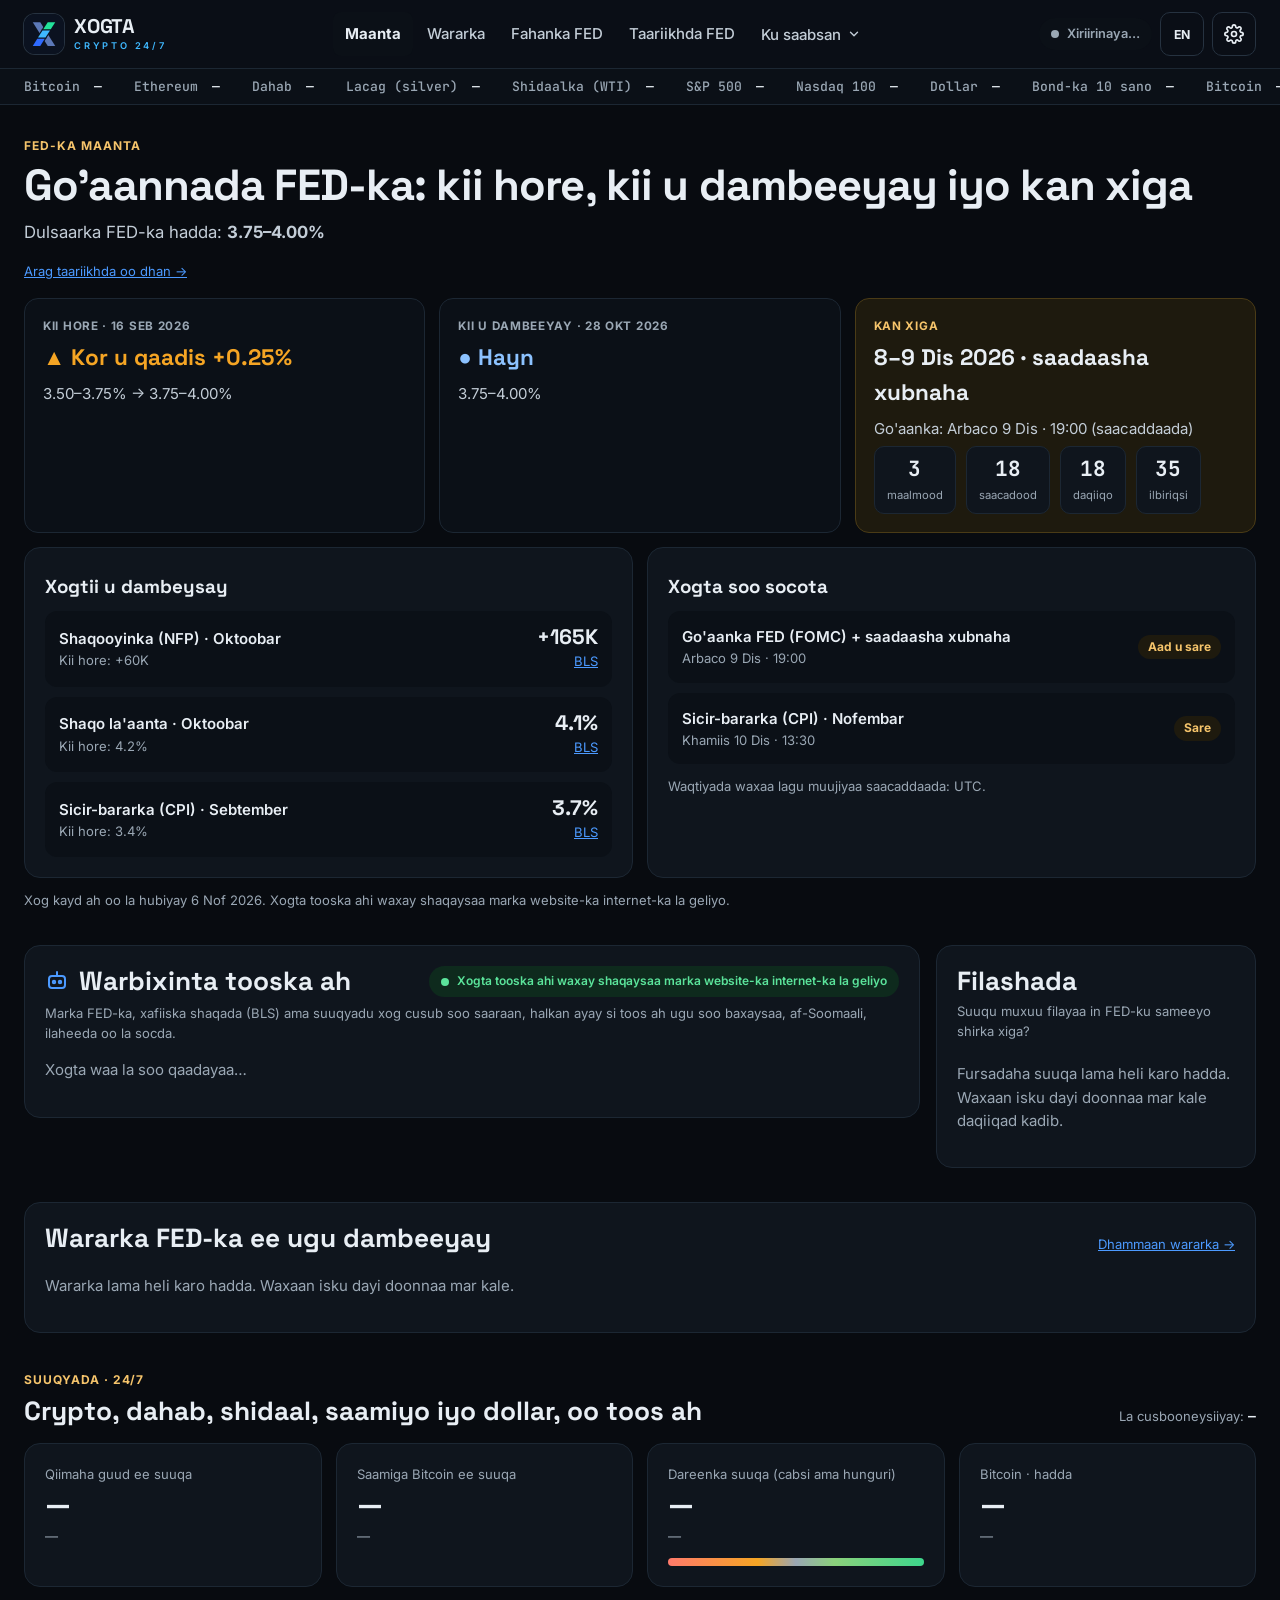
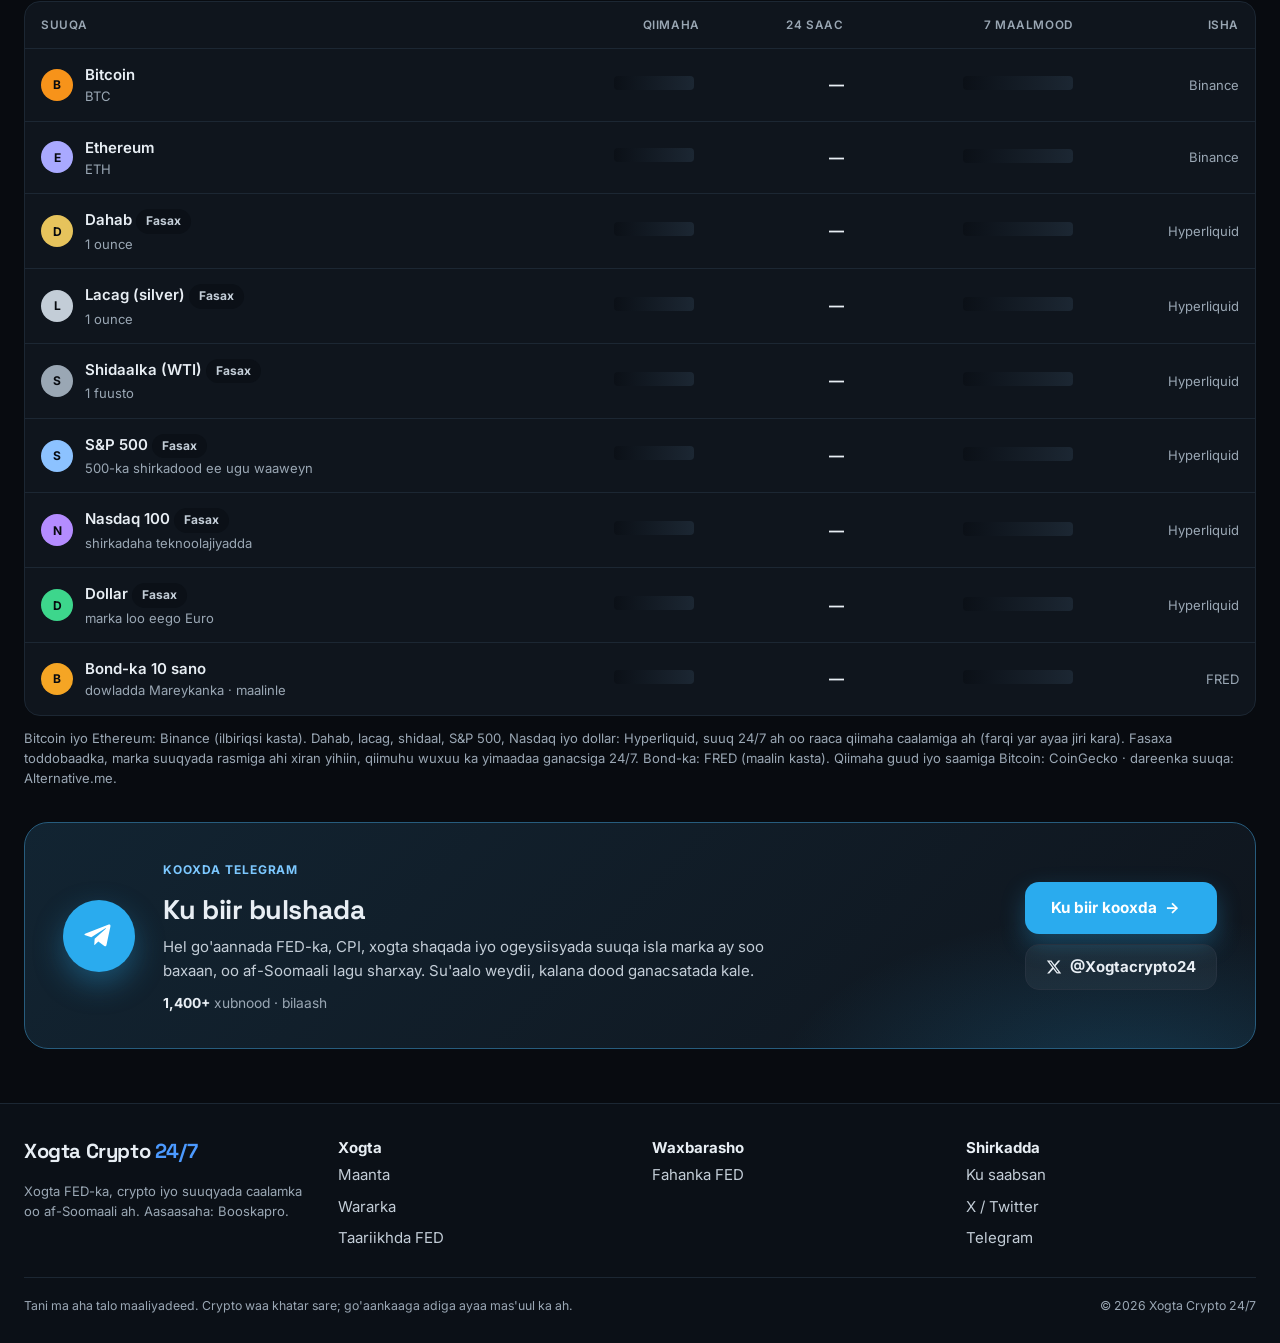
==== index.html @ 8d458dd9 "Add files via upload" ====
<!DOCTYPE html>
<html lang="so">
<head>
  <meta charset="utf-8">
  <meta name="viewport" content="width=device-width, initial-scale=1">
  <title>Xogta Crypto 24/7 – Xogta FED-ka iyo crypto oo toos ah, af-Soomaali</title>
  <meta name="title-en" content="Xogta Crypto 24/7 – Live Fed data, crypto and markets">
  <meta name="description" content="Xogta FED-ka, go'aannada dulsaarka iyo qiimaha crypto oo toos ah (live), af-Soomaali. 24 saac maalintii.">
  <meta property="og:type" content="website">
  <meta property="og:site_name" content="Xogta Crypto 24/7">
  <meta property="og:title" content="Xogta Crypto 24/7 – Xogta FED-ka iyo crypto oo toos ah, af-Soomaali">
  <meta property="og:description" content="Xogta FED-ka, go'aannada dulsaarka iyo qiimaha crypto oo toos ah (live), af-Soomaali. 24 saac maalintii.">
  <meta property="og:url" content="https://xogtacrypto.vercel.app/">
  <meta property="og:image" content="https://xogtacrypto.vercel.app/og-image.png">
  <meta property="og:image:width" content="1200">
  <meta property="og:image:height" content="630">
  <meta name="twitter:card" content="summary_large_image">
  <meta name="twitter:site" content="@xogtacrypto24">
  <meta name="twitter:image" content="https://xogtacrypto.vercel.app/og-image.png">
  <meta name="theme-color" content="#0B1220">
  <link rel="icon" href="logo.svg" type="image/svg+xml">
  <link rel="apple-touch-icon" href="apple-touch-icon.png">
  <link rel="preconnect" href="https://fonts.googleapis.com">
  <link rel="preconnect" href="https://fonts.gstatic.com" crossorigin>
  <link href="https://fonts.googleapis.com/css2?family=Inter:wght@400;500;600;700&family=Space+Grotesk:wght@500;600;700&family=JetBrains+Mono:wght@500;700&display=swap" rel="stylesheet">
  <link rel="stylesheet" href="style.css">
  <script src="config.js"></script>
  <script src="layout.js"></script>
</head>
<body>
<header data-header="maanta" data-live></header>

<main class="wrap">

  <!-- 1. GO'AANNADA FED -->
  <section class="section" id="fed">
    <div class="section-head">
      <div>
        <span class="eyebrow" data-en="THE FED TODAY">FED-KA MAANTA</span>
        <h1 class="h1" data-en="Fed decisions: previous, latest and next">Go'aannada FED-ka: kii hore, kii u dambeeyay iyo kan xiga</h1>
        <p class="lead" data-en="Current Fed rate: &lt;b id=&quot;fed-range&quot;&gt;—&lt;/b&gt;">Dulsaarka FED-ka hadda: <b id="fed-range">—</b></p>
      </div>
      <a href="taariikhda.html" class="small" data-en="See the full history →">Arag taariikhda oo dhan →</a>
    </div>

    <div class="grid dec-grid" style="--min: 260px">
      <div class="decision" id="dec-prev"><span class="when" data-en="Previous">Kii hore</span><span class="what">—</span><span class="detail"></span></div>
      <div class="decision" id="dec-last"><span class="when" data-en="Latest">Kii u dambeeyay</span><span class="what">—</span><span class="detail"></span></div>
      <div class="decision next" id="dec-next">
        <span class="when" data-en="Next">Kan xiga</span>
        <span class="what" id="next-label">—</span>
        <span class="detail" id="next-time"></span>
        <div class="countdown" id="countdown" aria-label="Waqtiga ka hadhay go'aanka" data-en-label="Time left until the decision"></div>
      </div>
    </div>

    <div class="grid" style="--min: 300px; margin-top: 14px">
      <div class="card">
        <h2 class="h3" data-en="Latest data">Xogtii u dambeysay</h2>
        <div id="latest-data" style="display:flex;flex-direction:column;gap:10px"></div>
      </div>
      <div class="card">
        <h2 class="h3" data-en="Upcoming data">Xogta soo socota</h2>
        <div id="upcoming" style="display:flex;flex-direction:column;gap:10px"></div>
        <p class="note" id="tz-note" data-en="Times are shown in your local time.">Waqtiyada waxaa lagu muujiyaa saacadda meesha aad joogto.</p>
      </div>
    </div>
    <p class="note" id="fed-updated"></p>
  </section>

  <!-- 1b. AI AGENT + FILASHADA -->
  <section class="section" id="agent">
    <div class="split">
      <div class="card" style="min-width:0">
        <div class="section-head" style="margin-bottom:6px">
          <h2 class="h2" style="display:flex;align-items:center;gap:10px">
            <svg width="24" height="24" viewBox="0 0 24 24" fill="none" stroke="var(--accent)" stroke-width="2" stroke-linecap="round" stroke-linejoin="round" aria-hidden="true"><rect x="4" y="7" width="16" height="12" rx="3"/><line x1="12" y1="3" x2="12" y2="7"/><circle cx="9" cy="13" r="1.2"/><circle cx="15" cy="13" r="1.2"/></svg>
            <span data-en="Live briefing">Warbixinta tooska ah</span>
          </h2>
          <span class="status live" style="font-size:.8rem"><span class="dot"></span><span id="agent-updated" data-en="Connecting…">Xiriirinaya…</span></span>
        </div>
        <p class="small muted" style="margin:0 0 6px" data-en="When the Fed, the Bureau of Labor Statistics (BLS) or the markets release new data, it appears here automatically, with its sources.">Marka FED-ka, xafiiska shaqada (BLS) ama suuqyadu xog cusub soo saaraan, halkan ayay si toos ah ugu soo baxaysaa, af-Soomaali, ilaheeda oo la socda.</p>
        <div id="agent-feed"><p class="muted" data-en="Loading data…">Xogta waa la soo qaadayaa…</p></div>
      </div>
      <div class="card" style="min-width:0">
        <h2 class="h2" style="margin-bottom:4px" data-en="Expectations">Filashada</h2>
        <p class="small muted" style="margin:0 0 6px" data-en="What does the market expect the Fed to do at the next meeting?">Suuqu muxuu filayaa in FED-ku sameeyo shirka xiga?</p>
        <div id="gauge" style="display:flex;flex-direction:column;align-items:center;gap:2px;margin:6px 0 14px"></div>
        <div id="odds"><p class="muted" data-en="Loading odds…">Fursadaha waa la soo qaadayaa…</p></div>
      </div>
    </div>
  </section>

  <!-- 1c. WARARKA FED -->
  <section class="section" id="home-news-sec">
    <div class="card">
      <div class="section-head" style="margin-bottom:4px">
        <h2 class="h2" style="margin:0" data-en="Latest Fed news">Wararka FED-ka ee ugu dambeeyay</h2>
        <a href="wararka.html" class="small" data-en="All news →">Dhammaan wararka →</a>
      </div>
      <div id="home-news" class="media-list"><p class="muted" data-en="Loading news…">Wararka waa la soo qaadayaa…</p></div>
    </div>
  </section>

  <!-- 2. SUUQA CRYPTO -->
  <section class="section" id="crypto">
    <div class="section-head">
      <div>
        <span class="eyebrow" data-en="MARKETS · 24/7">SUUQYADA · 24/7</span>
        <h2 class="h2" data-en="Crypto, gold, oil, stocks and the dollar, live">Crypto, dahab, shidaal, saamiyo iyo dollar, oo toos ah</h2>
      </div>
      <div class="muted small" data-en="Updated: &lt;b class=&quot;mono&quot; id=&quot;clock&quot; style=&quot;color:var(--text)&quot;&gt;—&lt;/b&gt;">La cusbooneysiiyay: <b class="mono" id="clock" style="color:var(--text)">—</b></div>
    </div>

    <div class="grid" style="--min: 220px">
      <div class="card kpi"><span class="kpi-label" data-en="Total crypto market cap">Qiimaha guud ee suuqa</span><span class="kpi-value" id="g-mcap">—</span><span class="kpi-sub" id="g-mcap-chg">—</span></div>
      <div class="card kpi"><span class="kpi-label" data-en="Bitcoin dominance">Saamiga Bitcoin ee suuqa</span><span class="kpi-value" id="g-btcdom">—</span><span class="kpi-sub" id="g-ethdom">—</span></div>
      <div class="card kpi"><span class="kpi-label" data-en="Market sentiment (fear or greed)">Dareenka suuqa (cabsi ama hunguri)</span><span class="kpi-value" id="fng-value">—</span><span class="kpi-sub" id="fng-label">—</span><div class="fng-bar" aria-hidden="true"><div class="fng-pin" id="fng-pin"></div></div></div>
      <div class="card kpi"><span class="kpi-label" data-en="Bitcoin · now">Bitcoin · hadda</span><span class="kpi-value" id="hero-btc">—</span><span class="kpi-sub" id="hero-btc-chg">—</span></div>
    </div>

    <div class="card table-card" style="margin-top:14px">
      <div class="table-scroll">
        <table class="data">
          <thead>
            <tr>
              <th data-en="Market">Suuqa</th>
              <th class="r" data-en="Price">Qiimaha</th>
              <th class="r" data-en="24h">24 saac</th>
              <th class="r hide-xs" data-en="7 days">7 maalmood</th>
              <th class="r hide-sm" data-en="Source">Isha</th>
            </tr>
          </thead>
          <tbody id="coins-body"></tbody>
        </table>
      </div>
    </div>
    <p class="note" data-en="Bitcoin and Ethereum: Binance (every second). Gold, silver, oil, S&amp;P 500, Nasdaq and the dollar: Hyperliquid, a 24/7 market that tracks global prices (small differences are possible). On weekends, when official markets are closed, prices come from 24/7 trading. Bond: FRED (daily). Market cap and Bitcoin dominance: CoinGecko · sentiment: Alternative.me.">Bitcoin iyo Ethereum: Binance (ilbiriqsi kasta). Dahab, lacag, shidaal, S&amp;P 500, Nasdaq iyo dollar: Hyperliquid, suuq 24/7 ah oo raaca qiimaha caalamiga ah (farqi yar ayaa jiri kara). Fasaxa toddobaadka, marka suuqyada rasmiga ahi xiran yihiin, qiimuhu wuxuu ka yimaadaa ganacsiga 24/7. Bond-ka: FRED (maalin kasta). Qiimaha guud iyo saamiga Bitcoin: CoinGecko · dareenka suuqa: Alternative.me.</p>
    <p class="note" id="data-note" hidden></p>
  </section>

  <!-- 3. TELEGRAM -->
  <section class="section">
    <div class="tg-card">
      <div class="tg-ic"><svg width="30" height="30" viewBox="0 0 24 24" fill="currentColor" aria-hidden="true"><path d="M21.94 4.3 18.8 19.13c-.24 1.05-.86 1.31-1.74.82l-4.8-3.54-2.32 2.23c-.26.26-.47.47-.96.47l.34-4.88 8.88-8.02c.39-.34-.08-.53-.6-.19L6.62 12.93 1.9 11.45c-1.03-.32-1.05-1.03.21-1.52l18.47-7.12c.86-.31 1.61.2 1.33 1.49z"/></svg></div>
      <div class="tg-body">
        <span class="eyebrow" style="color:#7CC8FF" data-en="TELEGRAM GROUP">KOOXDA TELEGRAM</span>
        <h2 class="tg-title" data-en="Join the community">Ku biir bulshada</h2>
        <p class="tg-text" data-en="Get Fed decisions, CPI, jobs data and market alerts the moment they are released, explained in Somali. Ask questions and discuss with other traders.">Hel go'aannada FED-ka, CPI, xogta shaqada iyo ogeysiisyada suuqa isla marka ay soo baxaan, oo af-Soomaali lagu sharxay. Su'aalo weydii, kalana dood ganacsatada kale.</p>
        <div class="tg-meta"><span id="tg-members">1,400+</span> <span data-en="members">xubnood</span> · <span data-en="free">bilaash</span></div>
      </div>
      <div class="tg-actions">
        <a class="tg-btn" id="tg-join" href="https://t.me/Xogtacrypto24_7" target="_blank" rel="noopener"><span data-en="Join the group">Ku biir kooxda</span> →</a>
        <a class="x-btn" id="x-follow" href="https://x.com/Xogtacrypto24" target="_blank" rel="noopener"><svg width="16" height="16" viewBox="0 0 24 24" fill="currentColor" aria-hidden="true"><path d="M18.244 2.25h3.308l-7.227 8.26 8.502 11.24H16.17l-5.214-6.817L4.99 21.75H1.68l7.73-8.835L1.254 2.25H8.08l4.713 6.231zm-1.161 17.52h1.833L7.084 4.126H5.117z"/></svg> @Xogtacrypto24</a>
      </div>
    </div>
  </section>

</main>

<footer data-footer></footer>
<script src="fed-data.js"></script>
<script src="fed-core.js"></script>
<script src="home.js"></script>
<script src="live-feed.js"></script>
<script>
document.addEventListener("DOMContentLoaded", function () {
  var t = window.SITE && window.SITE.social && window.SITE.social.telegram;
  if (t) document.getElementById("tg-join").href = t;
  var x = window.SITE && window.SITE.social && window.SITE.social.x;
  if (x) document.getElementById("x-follow").href = x;
  if (window.SITE && window.SITE.telegram_members) document.getElementById("tg-members").textContent = window.SITE.telegram_members;
});
</script>
</body>
</html>
---- style.css ----
/* =========================================================
   Xogta Crypto 24/7 — naqshadda guud
   Midabada waxay ku jiraan "variables" (--bg, --accent ...).
   Mugdi (dark) waa caadi; iftiin (light) waa [data-theme="light"].
   ========================================================= */
:root {
  --bg: #080B10;
  --bg-2: #0B1017;
  --card: #0F151D;
  --card-2: #0B1017;
  --line: #1C2733;
  --line-2: #263240;
  --text: #E8EEF4;
  --text-2: #C3CDD7;
  --muted: #9AA7B4;
  --accent: #4C9AFF;
  --accent-ink: #4C9AFF;
  --on-accent: #080B10;
  --up: #3DD68C;
  --down: #FF7A6B;
  --hawk: #F5A524;
  --hawk-soft: #F5C46B;
  --hawk-bg: #1E1A0E;
  --hawk-line: #4A3B16;
  --dove: #8CC2FF;
  --dove-bg: #0E1A2B;
  --dove-line: #1D3557;
  --ok-bg: #0E2A1D;
  --ok: #5BE49B;
  --radius: 16px;
  --font-scale: 1;
  color-scheme: dark;
}
[data-theme="light"] {
  --bg: #F6F7F9;
  --bg-2: #FFFFFF;
  --card: #FFFFFF;
  --card-2: #F3F5F8;
  --line: #E3E7EC;
  --line-2: #D5DBE2;
  --text: #0F172A;
  --text-2: #334155;
  --muted: #5B6675;
  --up: #047857;
  --down: #C2410C;
  --hawk: #B45309;
  --hawk-soft: #92400E;
  --hawk-bg: #FFF7ED;
  --hawk-line: #FED7AA;
  --dove: #1D4ED8;
  --dove-bg: #EFF6FF;
  --dove-line: #BFDBFE;
  --ok-bg: #ECFDF5;
  --ok: #047857;
  color-scheme: light;
}

* { box-sizing: border-box; }
html { scroll-behavior: smooth; scroll-padding-top: 130px; font-size: calc(15px * var(--font-scale)); }
body {
  margin: 0;
  background: var(--bg);
  color: var(--text);
  font: 400 1rem/1.55 Inter, system-ui, -apple-system, sans-serif;
  -webkit-font-smoothing: antialiased;
}
a { color: var(--accent-ink); }
img { max-width: 100%; }
.wrap { max-width: 1320px; margin: 0 auto; padding: 0 24px; }
.accent { color: var(--accent-ink); }
.muted { color: var(--muted); }
.small { font-size: .87rem; }
.mono { font-family: "JetBrains Mono", ui-monospace, monospace; }
.r { text-align: right; }
.up { color: var(--up); }
.down { color: var(--down); }
.hawk { color: var(--hawk); }
.dove { color: var(--dove); }
.sr-only { position: absolute; width: 1px; height: 1px; overflow: hidden; clip: rect(0 0 0 0); white-space: nowrap; }

/* ---------- Header ---------- */
.site-header { position: sticky; top: 0; z-index: 20; background: color-mix(in srgb, var(--bg-2) 92%, transparent); backdrop-filter: blur(10px); border-bottom: 1px solid var(--line); }
.header-row { display: flex; align-items: center; justify-content: space-between; gap: 14px; padding-top: 12px; padding-bottom: 12px; flex-wrap: wrap; }
.brand { display: flex; align-items: center; gap: 10px; text-decoration: none; color: var(--text); }
.brand-mark { width: 40px; height: 40px; border-radius: 11px; background: var(--accent); display: grid; place-items: center; flex: none; }
.brand-mark svg { stroke: var(--on-accent); }
.brand-name { font-family: "Space Grotesk", sans-serif; font-weight: 700; font-size: 1.35rem; letter-spacing: -0.02em; }
.main-nav { display: flex; gap: 2px; flex-wrap: wrap; }
.main-nav a { padding: 10px 12px; border-radius: 8px; color: var(--text-2); text-decoration: none; font-weight: 500; white-space: nowrap; }
.main-nav a:hover { background: var(--card-2); color: var(--text); }
.main-nav a[aria-current="page"] { background: var(--card-2); color: var(--text); font-weight: 700; }
.header-tools { display: flex; align-items: center; gap: 8px; }
.icon-btn { width: 44px; height: 44px; border-radius: 10px; border: 1px solid var(--line-2); background: transparent; color: var(--text); display: grid; place-items: center; cursor: pointer; }
.icon-btn:hover { background: var(--card-2); }
.status { display: inline-flex; align-items: center; gap: 8px; padding: 6px 12px; border-radius: 999px; font-size: .85rem; font-weight: 600; background: var(--card-2); color: var(--muted); white-space: nowrap; }
.status .dot { width: 8px; height: 8px; border-radius: 50%; background: var(--muted); }
.status.live { background: var(--ok-bg); color: var(--ok); }
.status.live .dot { background: var(--ok); animation: pulse 1.6s infinite; }
.status.warn { background: var(--hawk-bg); color: var(--hawk-soft); }
.status.warn .dot { background: var(--hawk); }
@keyframes pulse { 0%,100% { opacity: 1; } 50% { opacity: .35; } }

@media (max-width: 860px) {
  .main-nav { order: 3; width: 100%; flex-wrap: nowrap; overflow-x: auto; }
  .main-nav a { padding: 8px 10px; font-size: .93rem; }
  .brand-name { font-size: 1.15rem; }
  .brand-mark { width: 34px; height: 34px; }
  .header-row { padding-top: 10px; padding-bottom: 6px; }
}

/* ---------- Theme panel ---------- */
.theme-panel { position: absolute; right: 24px; top: 100%; margin-top: 8px; width: 310px; background: var(--card); border: 1px solid var(--line-2); border-radius: 16px; padding: 18px; display: flex; flex-direction: column; gap: 14px; box-shadow: 0 18px 40px rgba(0,0,0,.35); z-index: 30; }
.theme-panel[hidden] { display: none; }
.theme-panel h2 { margin: 0; font-size: 1.05rem; }
.theme-panel .label { font-size: .85rem; color: var(--muted); margin-bottom: 8px; }
.swatches { display: flex; gap: 10px; flex-wrap: wrap; }
.swatch { width: 44px; height: 44px; border-radius: 50%; border: 3px solid transparent; cursor: pointer; }
.swatch[aria-pressed="true"] { border-color: var(--text); }
.seg { display: grid; grid-template-columns: repeat(3, minmax(0, 1fr)); gap: 8px; }
.seg button { padding: 10px 6px; border-radius: 10px; border: 1px solid var(--line-2); background: transparent; color: var(--text-2); font: 600 .87rem Inter, sans-serif; cursor: pointer; min-height: 44px; }
.seg button[aria-pressed="true"] { border: 2px solid var(--accent); color: var(--text); }

/* ---------- Ticker ---------- */
.ticker { overflow: hidden; border-top: 1px solid var(--line); background: var(--card-2); }
.ticker-track { display: flex; gap: 32px; width: max-content; padding: 9px 24px; font: 500 .87rem "JetBrains Mono", monospace; white-space: nowrap; animation: scroll 55s linear infinite; }
.ticker:hover .ticker-track { animation-play-state: paused; }
.ticker-item .sym { color: var(--muted); margin-right: 6px; }
@keyframes scroll { from { transform: translateX(0); } to { transform: translateX(-50%); } }
@media (prefers-reduced-motion: reduce) { .ticker-track { animation: none; } html { scroll-behavior: auto; } }

/* ---------- Sections & cards ---------- */
.section { padding: 28px 0 6px; }
.section-head { display: flex; justify-content: space-between; align-items: flex-end; gap: 16px; flex-wrap: wrap; margin-bottom: 16px; }
.eyebrow { display: inline-block; font-size: .8rem; font-weight: 700; letter-spacing: .08em; color: var(--hawk-soft); margin-bottom: 6px; text-transform: uppercase; }
.h1 { font-family: "Space Grotesk", sans-serif; font-size: clamp(1.9rem, 4vw, 2.9rem); line-height: 1.1; letter-spacing: -0.02em; margin: 0 0 10px; }
.h2 { font-family: "Space Grotesk", sans-serif; font-size: clamp(1.35rem, 2.3vw, 1.75rem); line-height: 1.2; margin: 0; }
.h3 { font-family: "Space Grotesk", sans-serif; font-size: 1.25rem; margin: 4px 0 10px; }
.lead { font-size: 1.12rem; color: var(--text-2); margin: 0; max-width: 760px; }
.note { font-size: .87rem; color: var(--muted); margin: 12px 0 0; }
.card { background: var(--card); border: 1px solid var(--line); border-radius: var(--radius); padding: 20px; }
.card-2 { background: var(--card-2); border-radius: 12px; padding: 14px; }
.grid { display: grid; gap: 14px; grid-template-columns: repeat(auto-fit, minmax(var(--min, 240px), 1fr)); }
.chip { display: inline-flex; align-items: center; gap: 6px; padding: 3px 10px; border-radius: 999px; font-size: .8rem; font-weight: 700; background: var(--card-2); color: var(--text-2); }
.chip.ok { background: var(--ok-bg); color: var(--ok); }
.chip.hawk { background: var(--hawk-bg); color: var(--hawk-soft); }
.chip.dove { background: var(--dove-bg); color: var(--dove); }
.btn { display: inline-flex; align-items: center; justify-content: center; gap: 8px; padding: 12px 18px; min-height: 44px; border-radius: 10px; border: 0; background: var(--accent); color: var(--on-accent); font: 700 .95rem Inter, sans-serif; text-decoration: none; cursor: pointer; }
.btn.ghost { background: transparent; color: var(--text); border: 1px solid var(--line-2); }

/* ---------- KPI ---------- */
.kpi { display: flex; flex-direction: column; gap: 4px; }
.kpi-label { font-size: .87rem; color: var(--muted); }
.kpi-value { font-family: "Space Grotesk", sans-serif; font-size: 1.95rem; font-weight: 700; line-height: 1.15; }
.kpi-sub { font-size: .87rem; color: var(--muted); }
.fng-bar { position: relative; height: 8px; border-radius: 4px; margin-top: 8px; background: linear-gradient(90deg, #FF7A6B, #F5A524 35%, #9AA7B4 50%, #8BD17C 65%, #3DD68C); }
.fng-pin { position: absolute; top: -4px; width: 4px; height: 16px; border-radius: 2px; background: var(--text); left: 50%; transition: left .6s; display: none; }

/* ---------- FED decisions ---------- */
.decision { background: var(--card-2); border: 1px solid var(--line); border-radius: 14px; padding: 18px; display: flex; flex-direction: column; gap: 6px; }
.decision.next { background: var(--hawk-bg); border-color: var(--hawk-line); }
.decision .when { font-size: .78rem; font-weight: 700; letter-spacing: .06em; color: var(--muted); text-transform: uppercase; }
.decision.next .when { color: var(--hawk-soft); }
.decision .what { font-family: "Space Grotesk", sans-serif; font-size: 1.5rem; font-weight: 700; }
.decision .detail { color: var(--text-2); }
.countdown { display: flex; gap: 10px; flex-wrap: wrap; }
.countdown div { background: var(--card); border: 1px solid var(--line); border-radius: 10px; padding: 8px 12px; text-align: center; min-width: 64px; }
.countdown b { display: block; font: 700 1.4rem "JetBrains Mono", monospace; }
.countdown span { font-size: .75rem; color: var(--muted); }

/* ---------- Coins table ---------- */
.table-card { padding: 0; overflow: hidden; }
.table-scroll { overflow-x: auto; }
table.data { width: 100%; border-collapse: collapse; }
.data th { text-align: left; font-size: .78rem; font-weight: 600; letter-spacing: .05em; text-transform: uppercase; color: var(--muted); padding: 14px 16px; border-bottom: 1px solid var(--line); white-space: nowrap; }
.data th.r { text-align: right; }
.data td { padding: 14px 16px; border-bottom: 1px solid var(--line); white-space: nowrap; }
.data tr:last-child td { border-bottom: 0; }
.data tbody tr:hover { background: var(--card-2); }
.coin-cell { display: flex; align-items: center; gap: 12px; }
.coin-icon { width: 32px; height: 32px; border-radius: 50%; display: grid; place-items: center; font: 700 .8rem Inter, sans-serif; color: #080B10; flex: none; }
.coin-name { font-weight: 600; }
.coin-sym { color: var(--muted); font-size: .87rem; }
.price { font-family: "JetBrains Mono", monospace; font-weight: 700; border-radius: 6px; padding: 2px 6px; transition: background-color .8s; }
.flash-up { background-color: rgba(61, 214, 140, .25); transition: none; }
.flash-down { background-color: rgba(255, 122, 107, .25); transition: none; }
.chg { font-weight: 700; }
.rank { color: var(--muted); width: 32px; }
.spark { display: block; margin-left: auto; }
.skeleton { display: inline-block; height: 14px; width: 80px; border-radius: 4px; background: linear-gradient(90deg, var(--card-2), var(--line), var(--card-2)); background-size: 200% 100%; animation: shimmer 1.4s infinite; }
@keyframes shimmer { from { background-position: 200% 0; } to { background-position: -200% 0; } }
@media (max-width: 760px) { .hide-sm { display: none; } .data td, .data th { padding: 12px 10px; } }
@media (max-width: 480px) {
  .hide-xs { display: none; }
  .coin-icon { display: none; }
  .data td, .data th { padding: 12px 8px; }
  .price, .chg { font-size: .87rem; }
  .kpi-value { font-size: 1.65rem; }
}

/* ---------- Soon ---------- */
.soon { border-style: dashed; border-color: var(--line-2); }
.soon-list { margin: 12px 0 0; padding-left: 20px; color: var(--text-2); }
.soon-list li { margin: 4px 0; }

/* ---------- FED education ---------- */
.chain { display: flex; flex-wrap: wrap; gap: 10px; align-items: stretch; }
.step { flex: 1 1 160px; background: var(--card); border: 1px solid var(--line); border-radius: 14px; padding: 16px; display: flex; flex-direction: column; gap: 4px; }
.step .num, .num { font: 500 .8rem "JetBrains Mono", monospace; color: var(--accent-ink); }
.step span:last-child { font-size: .87rem; color: var(--muted); }
.step.hi { background: var(--hawk-bg); border-color: var(--hawk-line); }
.step.hi .num { color: var(--hawk-soft); }
.chev { display: flex; align-items: center; color: var(--muted); font-size: 22px; }
@media (max-width: 760px) { .chev { display: none; } }
.effects { list-style: none; margin: 0; padding: 0; display: flex; flex-direction: column; gap: 8px; }
.effects li { display: flex; justify-content: space-between; gap: 12px; padding: 10px 12px; background: var(--card-2); border-radius: 10px; }
.side-hawk { border-color: var(--hawk-line); }
.side-dove { border-color: var(--dove-line); }

.lessons { display: flex; flex-direction: column; gap: 10px; }
.lesson { background: var(--card); border: 1px solid var(--line); border-radius: 14px; }
.lesson summary { list-style: none; cursor: pointer; padding: 18px 20px; display: flex; gap: 16px; align-items: center; min-height: 44px; }
.lesson summary::-webkit-details-marker { display: none; }
.lesson summary .num { flex: none; width: 70px; }
.lesson summary b { font-size: 1.08rem; flex: 1; }
.lesson summary .time { color: var(--muted); font-size: .85rem; white-space: nowrap; }
.lesson summary::after { content: "+"; font-size: 1.4rem; color: var(--muted); width: 20px; text-align: center; }
.lesson[open] summary::after { content: "−"; }
.lesson[open] { border-color: var(--accent); }
.lesson-body { padding: 0 20px 20px 106px; color: var(--text-2); }
.lesson-body p { margin: 0 0 10px; max-width: 780px; }
.lesson-body .example { background: var(--card-2); border-radius: 10px; padding: 12px 14px; margin-top: 6px; }
@media (max-width: 640px) { .lesson-body { padding: 0 18px 18px; } .lesson summary .num { width: auto; } }
.gloss .card p, .values .card p { margin: 4px 0 0; font-size: .93rem; color: var(--text-2); }

/* ---------- About ---------- */
.founder { display: flex; gap: 28px; align-items: center; flex-wrap: wrap; padding: 32px; }
.founder-photo { width: 150px; height: 150px; border-radius: 24px; background: var(--card-2); border: 1px solid var(--line-2); display: grid; place-items: center; font: 700 4rem "Space Grotesk", sans-serif; color: var(--accent); flex: none; overflow: hidden; }
.founder-photo img { width: 100%; height: 100%; object-fit: cover; }
.founder-body { flex: 1 1 380px; }
.founder-name { font-family: "Space Grotesk", sans-serif; font-size: 2.6rem; margin: 0; line-height: 1.1; }
.socials { display: flex; flex-wrap: wrap; gap: 8px; margin-top: 14px; }

/* ---------- Footer ---------- */
.site-footer { margin-top: 48px; border-top: 1px solid var(--line); background: var(--bg-2); }
.footer-grid { display: grid; gap: 24px; grid-template-columns: repeat(auto-fit, minmax(180px, 1fr)); padding-top: 32px; }
.footer-grid a { display: block; color: var(--text-2); text-decoration: none; padding: 4px 0; }
.footer-grid a:hover { color: var(--text); }
.footer-bottom { display: flex; justify-content: space-between; gap: 12px; flex-wrap: wrap; padding: 18px 0 28px; margin-top: 24px; border-top: 1px solid var(--line); font-size: .82rem; color: var(--muted); }

/* ---------- Taariikhda FED ---------- */
.chips { display: flex; flex-wrap: wrap; gap: 6px; }
.chips button { padding: 9px 13px; min-height: 40px; border-radius: 8px; border: 1px solid var(--line-2); background: var(--card); color: var(--text-2); font: 600 .87rem Inter, sans-serif; cursor: pointer; }
.chips button[aria-pressed="true"] { background: var(--text); color: var(--bg); border-color: var(--text); }
.years { display: grid; grid-template-columns: repeat(auto-fill, minmax(118px, 1fr)); gap: 8px; }
.year { text-align: left; border: 1px solid var(--line); background: var(--card); color: var(--text); border-radius: 10px; padding: 10px 12px; min-height: 64px; display: flex; flex-direction: column; gap: 2px; cursor: pointer; font: inherit; }
.year b { font-size: 1.05rem; }
.year span { font-size: .78rem; font-weight: 600; color: var(--muted); }
.year.hike { background: var(--hawk-bg); border-color: var(--hawk-line); }
.year.hike span { color: var(--hawk-soft); }
.year.cut { background: var(--dove-bg); border-color: var(--dove-line); }
.year.cut span { color: var(--dove); }
.year.mixed span { color: var(--text-2); }
.year[aria-pressed="true"] { outline: 3px solid var(--accent); outline-offset: 1px; }
.year:hover { border-color: var(--accent); }
.stats { display: flex; flex-wrap: wrap; gap: 22px; }
.stats div { display: flex; flex-direction: column; }
.stats span { font-size: .85rem; color: var(--muted); }
.stats b { font-size: 1.2rem; }
.months { display: grid; grid-template-columns: repeat(auto-fit, minmax(118px, 1fr)); gap: 8px; }
.month { text-align: left; border: 1px solid var(--line); background: var(--card); color: var(--text); border-radius: 12px; padding: 12px; display: flex; flex-direction: column; gap: 6px; cursor: pointer; font: inherit; min-height: 120px; }
.month b { font-size: 1rem; }
.month .m-sub { font-size: .78rem; color: var(--muted); }
.month .m-val { font-size: .87rem; font-weight: 600; margin-top: auto; }
.month.hike { border-color: var(--hawk-line); }
.month.cut { border-color: var(--dove-line); }
.month.empty { background: var(--card-2); border-style: dashed; color: var(--muted); }
.month[aria-pressed="true"] { outline: 3px solid var(--accent); outline-offset: 1px; }
.legend { display: flex; flex-wrap: wrap; gap: 16px; font-size: .85rem; color: var(--text-2); }
.legend i { display: inline-block; width: 12px; height: 4px; border-radius: 2px; vertical-align: middle; margin-right: 6px; }
.chart-box { width: 100%; overflow: hidden; }
.chart-box svg { display: block; width: 100%; height: auto; }
.summary { background: var(--card-2); border-radius: 12px; padding: 16px 18px; }
.summary p { margin: 6px 0 0; color: var(--text-2); max-width: 900px; }
@media (max-width: 640px) {
  .years { grid-template-columns: repeat(3, minmax(0, 1fr)); gap: 6px; }
  .year { padding: 8px 10px; min-height: 56px; }
  .months { grid-template-columns: repeat(2, minmax(0, 1fr)); }
  .chips { flex-wrap: nowrap; overflow-x: auto; padding-bottom: 4px; }
  .chips button { white-space: nowrap; }
}

/* ---------- AI Agent, Filashada, Wararka ---------- */
.split { display: flex; flex-wrap: wrap; gap: 16px; align-items: flex-start; }
.split > :first-child { flex: 999 1 560px; }
.split > :last-child { flex: 1 1 320px; }
.post { display: flex; gap: 14px; padding: 14px 0; border-bottom: 1px solid var(--line); }
.post:last-child { border-bottom: 0; }
.post-time { flex: none; width: 92px; font-size: .8rem; color: var(--muted); padding-top: 2px; }
.post-body { flex: 1; min-width: 0; }
.post-title { font-weight: 700; font-size: 1.02rem; }
.post-body p { margin: 4px 0 8px; color: var(--text-2); font-size: .93rem; }
.post-meta { display: flex; flex-wrap: wrap; gap: 8px; align-items: center; }
@media (max-width: 560px) { .post { flex-direction: column; gap: 4px; } .post-time { width: auto; } }
.odds-row { margin-bottom: 12px; }
.odds-head { display: flex; justify-content: space-between; margin-bottom: 6px; }
.bar { height: 12px; border-radius: 6px; background: var(--card-2); overflow: hidden; }
.bar div { height: 12px; border-radius: 6px; }
.news-item { padding: 16px 0; border-bottom: 1px solid var(--line); display: flex; flex-direction: column; gap: 6px; }
.news-item:last-child { border-bottom: 0; }
.news-title { margin: 0; font-size: 1.08rem; line-height: 1.35; }

/* ---------- Luqadda ---------- */
html[data-lang="en"] .so { display: none !important; }
html:not([data-lang="en"]) .en { display: none !important; }
.lang-switch { display: flex; border: 1px solid var(--line-2); border-radius: 10px; overflow: hidden; }
.lang-switch button { min-width: 44px; min-height: 42px; padding: 0 10px; border: 0; background: transparent; color: var(--muted); font: 700 .85rem Inter, sans-serif; cursor: pointer; }
.lang-switch button[aria-pressed="true"] { background: var(--accent); color: var(--on-accent); }

/* ---------- Dejinta: menu yar ---------- */
.theme-panel { width: 290px; padding: 6px 0; gap: 0; border-radius: 14px; }
.set-row { display: flex; align-items: center; justify-content: space-between; gap: 12px; padding: 10px 16px; font-size: .95rem; color: var(--text); }
.set-row + .set-row { border-top: 1px solid var(--line); }
.pill-seg { display: flex; padding: 3px; gap: 2px; background: var(--card-2); border: 1px solid var(--line); border-radius: 10px; }
.pill-seg button { min-width: 36px; height: 32px; padding: 0 8px; border: 0; border-radius: 7px; background: transparent; color: var(--muted); font: 700 .82rem Inter, sans-serif; display: grid; place-items: center; cursor: pointer; }
.pill-seg button:hover { color: var(--text); }
.pill-seg button[aria-pressed="true"] { background: var(--card); color: var(--text); box-shadow: 0 1px 3px rgba(0,0,0,.25); }
.dots { display: flex; gap: 8px; }
.dot-sw { width: 22px; height: 22px; border-radius: 50%; border: 2px solid transparent; outline: 2px solid transparent; cursor: pointer; padding: 0; }
.dot-sw[aria-pressed="true"] { outline-color: var(--text); outline-offset: 2px; }
.lang-btn { font: 700 .82rem Inter, sans-serif; width: 44px; }

/* ---------- Ku saabsan: mega menu ---------- */
.nav-drop { display: inline-flex; align-items: center; gap: 6px; padding: 10px 12px; border-radius: 8px; border: 0; background: transparent; color: var(--text-2); font: 500 1rem Inter, sans-serif; cursor: pointer; white-space: nowrap; }
.nav-drop:hover, .nav-drop[aria-expanded="true"] { background: var(--card-2); color: var(--text); }
.nav-drop[aria-current="page"] { color: var(--text); font-weight: 700; }
.nav-drop .chev-ic { transition: transform .2s; }
.nav-drop[aria-expanded="true"] .chev-ic { transform: rotate(180deg); }
.mega { position: absolute; left: 0; right: 0; top: 100%; background: #0E0E0C; color: #F3F1EA; border-bottom: 1px solid #2A2A27; box-shadow: 0 30px 60px rgba(0,0,0,.45); z-index: 25; animation: megaIn .18s ease-out; }
.mega[hidden] { display: none; }
@keyframes megaIn { from { opacity: 0; transform: translateY(-6px); } to { opacity: 1; transform: none; } }
.mega-inner { padding-top: 34px; padding-bottom: 40px; }
.mega-head { display: inline-flex; align-items: center; gap: 16px; color: #F3F1EA; text-decoration: underline; text-underline-offset: 6px; text-decoration-thickness: 1px; font-family: "Space Grotesk", sans-serif; font-size: 1.7rem; letter-spacing: -.02em; }
.mega-arrow { width: 42px; height: 42px; border-radius: 50%; border: 1px solid #4A4A45; display: grid; place-items: center; transition: background .2s, color .2s; }
.mega-head:hover .mega-arrow { background: #F3F1EA; color: #0E0E0C; }
.mega-cols { display: grid; grid-template-columns: repeat(3, minmax(0, 1fr)); gap: 28px; margin-top: 26px; padding-top: 30px; border-top: 1px solid #2A2A27; }
.mm-label { font-family: "JetBrains Mono", monospace; font-size: .74rem; letter-spacing: .08em; color: #8C8A82; margin-bottom: 18px; }
.mm-item { display: block; text-decoration: none; padding: 8px 0 12px; }
.mm-t { display: block; color: #F3F1EA; font-size: 1.08rem; }
.mm-s { display: block; color: #A3A199; font-size: .88rem; margin-top: 2px; line-height: 1.4; }
.mm-item:hover .mm-t { text-decoration: underline; text-underline-offset: 4px; }
@media (max-width: 760px) {
  .mega { max-height: calc(100vh - 120px); overflow-y: auto; }
  .mega-inner { padding-top: 22px; padding-bottom: 26px; }
  .mega-head { font-size: 1.3rem; }
  .mega-cols { grid-template-columns: 1fr; gap: 6px; margin-top: 18px; padding-top: 18px; }
  .mm-label { margin: 12px 0 6px; }
  .nav-drop { padding: 8px 10px; font-size: .93rem; }
}

/* ---------- Bogga Ku saabsan ---------- */
.about { padding-bottom: 40px; }
.ab-hero { padding: 64px 0 40px; max-width: 900px; }
.ab-title { font-family: "Space Grotesk", sans-serif; font-size: clamp(2.2rem, 6vw, 4.2rem); line-height: 1.04; letter-spacing: -.035em; margin: 14px 0 18px; }
.ab-row { display: grid; grid-template-columns: 260px minmax(0, 1fr); gap: 32px; padding: 40px 0; border-top: 1px solid var(--line); scroll-margin-top: 90px; }
.ab-label h2 { font-family: "Space Grotesk", sans-serif; font-size: 1.35rem; margin: 6px 0 0; }
.mm-num { font-family: "JetBrains Mono", monospace; font-size: .78rem; color: var(--muted); letter-spacing: .08em; }
.ab-body { max-width: 760px; }
.ab-body p { color: var(--text-2); line-height: 1.7; margin: 0 0 14px; }
.ab-big { font-size: 1.3rem; color: var(--text) !important; line-height: 1.5 !important; }
.ab-offer { display: grid; grid-template-columns: repeat(2, minmax(0, 1fr)); gap: 0; margin-top: 18px; border-top: 1px solid var(--line); }
.ab-offer a { display: block; padding: 16px 16px 16px 0; border-bottom: 1px solid var(--line); text-decoration: none; }
.ab-offer b { display: block; color: var(--text); font-weight: 600; }
.ab-offer span { display: block; color: var(--muted); font-size: .9rem; margin-top: 3px; }
.ab-offer a:hover b { text-decoration: underline; text-underline-offset: 4px; }
.fd { display: flex; align-items: center; gap: 22px; flex-wrap: wrap; }
.fd-photo { width: 140px; height: 140px; border-radius: 50%; background: var(--card-2); border: 1px solid var(--line-2); display: grid; place-items: center; font: 700 3.4rem "Space Grotesk", sans-serif; color: var(--accent); overflow: hidden; flex: none; }
.fd-photo.has-img { background: #fff; }
.fd-photo img { width: 100%; height: 100%; object-fit: cover; }
.fd-handle { display: inline-block; margin-top: 8px; font-weight: 600; }
.fd-quote { margin: 26px 0 20px; padding: 0 0 0 18px; border-left: 3px solid var(--accent); font-family: "Space Grotesk", sans-serif; font-size: 1.45rem; line-height: 1.35; color: var(--text); }
@media (max-width: 760px) {
  .ab-hero { padding: 36px 0 24px; }
  .ab-row { grid-template-columns: 1fr; gap: 14px; padding: 28px 0; }
  .ab-offer { grid-template-columns: 1fr; }
  .fd-photo { width: 104px; height: 104px; }
  .fd-quote { font-size: 1.2rem; }
}

/* ---------- Logo ---------- */
.brand-logo { display: grid; flex: none; border-radius: 11px; box-shadow: 0 0 0 1px var(--line-2); }
.brand-logo svg { display: block; border-radius: 11px; }
.brand-wm span { display: block; font: 800 1.32rem "Space Grotesk", sans-serif; letter-spacing: -.01em; line-height: 1; color: var(--text); }
.brand-wm em { display: block; font: 600 .62rem Inter, sans-serif; font-style: normal; letter-spacing: .3em; color: #3FB8FF; margin-top: 4px; }
[data-theme="light"] .brand-wm em { color: #1D6FD8; }
@media (max-width: 860px) { .brand-logo svg { width: 36px; height: 36px; } .brand-wm span { font-size: 1.15rem; } }

/* ---------- Kaarka aasaasaha ---------- */
.fcard { margin: 8px 0 56px; border: 1px solid var(--line-2); border-radius: 28px; padding: 56px 64px; display: flex; gap: 64px; align-items: center;
  background: radial-gradient(900px 500px at 78% 115%, color-mix(in srgb, var(--accent) 26%, transparent) 0%, transparent 60%), linear-gradient(135deg, color-mix(in srgb, var(--accent) 10%, var(--card)) 0%, var(--card) 60%); scroll-margin-top: 90px; }
.fcard-photo { width: 280px; height: 280px; border-radius: 50%; flex: none; overflow: hidden; display: grid; place-items: center; background: var(--card-2); border: 6px solid var(--bg); box-shadow: 0 0 0 2px color-mix(in srgb, var(--accent) 45%, transparent), 0 30px 60px rgba(0,0,0,.4); font: 700 5rem "Space Grotesk", sans-serif; color: var(--accent); }
.fcard-photo.has-img { background: #fff; }
.fcard-photo img { width: 100%; height: 100%; object-fit: cover; }
.fcard-body { flex: 1; min-width: 0; }
.fcard-lab { font: 700 .78rem Inter, sans-serif; letter-spacing: .14em; color: var(--accent-ink); }
.fcard-name { font: 700 clamp(2.2rem, 5vw, 3rem) "Space Grotesk", sans-serif; letter-spacing: -.03em; margin: 12px 0 8px; line-height: 1.05; }
.fcard-role { color: var(--muted); font-size: 1.05rem; margin: 0; }
.fcard-quote { margin: 24px 0; padding: 18px 24px; border-left: 3px solid var(--accent); background: color-mix(in srgb, var(--accent) 9%, transparent); border-radius: 0 14px 14px 0; font: 700 1.3rem "Space Grotesk", sans-serif; line-height: 1.4; color: var(--text); }
.fcard-text { color: var(--text-2); font-size: 1.05rem; line-height: 1.75; margin: 0; max-width: 640px; }
.fcard-btns { display: flex; flex-wrap: wrap; gap: 10px; margin-top: 24px; }
.fbtn { display: inline-flex; align-items: center; gap: 10px; min-height: 46px; padding: 0 20px; border-radius: 12px; border: 1px solid var(--line-2); background: color-mix(in srgb, var(--text) 4%, transparent); color: var(--text); font-weight: 700; text-decoration: none; }
.fbtn:hover { border-color: var(--accent); }
@media (max-width: 860px) {
  .fcard { flex-direction: column; text-align: center; padding: 36px 22px; gap: 26px; }
  .fcard-photo { width: 180px; height: 180px; }
  .fcard-quote { text-align: left; font-size: 1.12rem; }
  .fcard-text { text-align: left; }
  .fcard-btns { justify-content: center; }
}

/* ---------- CUSUB ---------- */
.new-badge { display: inline-flex; align-items: center; gap: 6px; margin-right: 10px; padding: 3px 9px; border-radius: 999px; background: var(--ok-bg); color: var(--ok); font: 800 .7rem Inter, sans-serif; letter-spacing: .08em; vertical-align: 2px; }
.new-badge::before { content: ""; width: 7px; height: 7px; border-radius: 50%; background: var(--ok); animation: pulse 1.6s infinite; }
.post.is-new { background: color-mix(in srgb, var(--ok) 6%, transparent); border-radius: 14px; margin: 0 -12px; padding-left: 12px; padding-right: 12px; }

/* ---------- Telegram ---------- */
.tg-card { display: flex; align-items: center; gap: 28px; padding: 34px 38px; border-radius: 24px; border: 1px solid color-mix(in srgb, #2AABEE 35%, var(--line-2));
  background: radial-gradient(600px 300px at 90% 120%, rgba(42,171,238,.22), transparent 60%), linear-gradient(135deg, color-mix(in srgb, #2AABEE 10%, var(--card)), var(--card)); }
.tg-ic { width: 72px; height: 72px; border-radius: 50%; background: #2AABEE; color: #fff; display: grid; place-items: center; flex: none; box-shadow: 0 12px 30px rgba(42,171,238,.35); }
.tg-ic svg { margin-left: -3px; }
.tg-body { flex: 1; min-width: 0; }
.tg-title { font: 700 1.8rem "Space Grotesk", sans-serif; letter-spacing: -.02em; margin: 6px 0 8px; }
.tg-text { color: var(--text-2); margin: 0; max-width: 640px; line-height: 1.6; }
.tg-meta { margin-top: 10px; color: var(--muted); font-size: .92rem; } .tg-meta #tg-members { color: var(--text); font-weight: 700; }
.tg-btn { flex: none; display: inline-flex; align-items: center; gap: 8px; min-height: 52px; padding: 0 26px; border-radius: 14px; background: #2AABEE; color: #fff; font-weight: 700; font-size: 1.02rem; text-decoration: none; box-shadow: 0 10px 24px rgba(42,171,238,.3); }
.tg-btn:hover { background: #1E96D4; }
@media (max-width: 760px) { .tg-card { flex-direction: column; align-items: flex-start; padding: 26px 22px; gap: 16px; } .tg-btn { width: 100%; justify-content: center; } .tg-ic { width: 58px; height: 58px; } }

/* ---------- Wararka warbaahinta ---------- */
.media-list { display: flex; flex-direction: column; }
.media-item { display: block; padding: 14px 0; border-bottom: 1px solid var(--line); text-decoration: none; color: inherit; }
.media-item:last-child { border-bottom: 0; }
.media-item:hover .media-title { color: var(--accent-ink); text-decoration: underline; text-underline-offset: 3px; }
.media-meta { display: flex; align-items: center; gap: 10px; flex-wrap: wrap; margin-bottom: 4px; }
.media-meta .new-badge { margin-right: 0; }
.media-src { font: 700 .78rem Inter, sans-serif; letter-spacing: .04em; text-transform: uppercase; color: var(--muted); }
.media-title { display: block; font-weight: 600; font-size: 1.04rem; line-height: 1.45; color: var(--text); }

/* ---------- Telegram + X badhamada ---------- */
.tg-actions { display: flex; flex-direction: column; gap: 10px; flex: none; }
.x-btn { display: inline-flex; align-items: center; justify-content: center; gap: 8px; min-height: 46px; padding: 0 20px; border-radius: 14px; border: 1px solid var(--line-2); background: color-mix(in srgb, var(--text) 5%, transparent); color: var(--text); font-weight: 700; text-decoration: none; }
.x-btn:hover { border-color: var(--text); }

/* ---------- Qoraalka dheer: "Akhri dhammaan" ---------- */
.post-text.clamp p:not(:first-child) { display: none; }
.post-more { border: 0; background: none; padding: 2px 0 8px; color: var(--accent-ink); font: 600 .88rem Inter, sans-serif; cursor: pointer; }

/* ---------- Menu-ga taleefanka (☰) ---------- */
.menu-btn, .drawer, .drawer-bg { display: none; }
@media (max-width: 760px) {
  .menu-btn { display: grid; }
  .header-tools #theme-btn, .header-tools .lang-btn { display: none; }
  .main-nav { display: none !important; }
  .drawer-bg { display: block; position: fixed; inset: 0; z-index: 40; background: rgba(3,6,12,.55); backdrop-filter: blur(6px); -webkit-backdrop-filter: blur(6px); opacity: 0; transition: opacity .2s; }
  .drawer-bg.open { opacity: 1; }
  .drawer { display: block; position: fixed; top: 0; right: 0; bottom: 0; z-index: 41; width: min(84vw, 360px); overflow-y: auto;
    padding: 18px 26px calc(28px + env(safe-area-inset-bottom)); background: linear-gradient(180deg, color-mix(in srgb, var(--accent) 6%, var(--bg-2)), var(--bg-2));
    border-left: 1px solid var(--line-2); box-shadow: -20px 0 50px rgba(0,0,0,.4); transform: translateX(100%); transition: transform .22s ease; }
  .drawer.open { transform: none; }
  .drawer[hidden], .drawer-bg[hidden] { display: none; }
  .dr-close { margin-left: auto; display: grid; }
  .dr-main { display: flex; flex-direction: column; margin-top: 10px; }
  .dr-big { padding: 12px 0; font: 700 1.5rem "Space Grotesk", sans-serif; letter-spacing: -.01em; color: var(--text); text-decoration: none; }
  .dr-big[aria-current="page"] { color: var(--accent-ink); }
  .dr-sep { height: 1px; background: var(--line-2); margin: 14px 0 6px; }
  .dr-label { margin: 22px 0 8px; font: 700 .74rem Inter, sans-serif; letter-spacing: .14em; color: var(--muted); }
  .dr-link { display: block; padding: 9px 0; font-size: 1.08rem; color: var(--text-2); text-decoration: none; }
  .dr-link:hover { color: var(--text); }
  .dr-set { display: flex; align-items: center; justify-content: space-between; padding: 8px 0; color: var(--text-2); }
  .dr-foot { margin-top: 26px; font-size: .8rem; color: var(--muted); }
  .header-row { flex-wrap: nowrap; padding-top: 10px; padding-bottom: 10px; }
  .header-tools { gap: 8px; }
  .header-tools .icon-btn { width: 42px; height: 42px; min-height: 42px; }
  .status { padding: 6px 10px; font-size: .78rem; }
  .brand-logo svg { width: 34px; height: 34px; }
  .brand-wm span { font-size: 1.08rem; }
  .brand-wm em { font-size: .55rem; letter-spacing: .26em; }

  /* qoraalka */
  h1, .h1 { font-size: 1.65rem !important; line-height: 1.2 !important; letter-spacing: -.02em; }
  .h2 { font-size: 1.3rem; }
  .lead { font-size: 1rem; }
  .section { padding-top: 22px; padding-bottom: 6px; }
  .card { padding: 16px; border-radius: 16px; }

  /* go'aannada FED: 2 tiir */
  .dec-grid { grid-template-columns: 1fr 1fr !important; gap: 10px !important; }
  .dec-grid > .next { grid-column: 1 / -1; }
  .dec-grid .decision { padding: 14px; }
  .dec-grid .decision .when { font-size: .66rem; letter-spacing: .06em; }
  .dec-grid .decision .what { font-size: 1.15rem; }
  .dec-grid .decision .detail { font-size: .8rem; }
  .dec-grid .decision.next .what { font-size: 1.2rem; line-height: 1.3; }
  .status { max-width: 110px; overflow: hidden; white-space: nowrap; }

  /* countdown: 4 sanduuq hal saf */
  .countdown { display: grid; grid-template-columns: repeat(4, 1fr); gap: 6px; }
  .countdown div { min-width: 0; padding: 8px 4px; }
  .countdown b { font-size: 1.2rem; }
  .countdown span { font-size: .66rem; }

  /* xogta u dambeysay: magaca iyo qiimaha */
  #latest-data .card-2 { padding: 12px 14px; }
  #latest-data .card-2 a.small { font-size: .72rem; white-space: nowrap; }

  /* kaararka suuqa: 2 tiir */
  #crypto .grid { grid-template-columns: 1fr 1fr; gap: 10px; }
  #crypto .kpi { padding: 14px; }
  #crypto .kpi-label { font-size: .76rem; }
  #crypto .kpi-value { font-size: 1.3rem; }

  /* Telegram */
  .tg-actions { width: 100%; }
  .x-btn { width: 100%; }
}
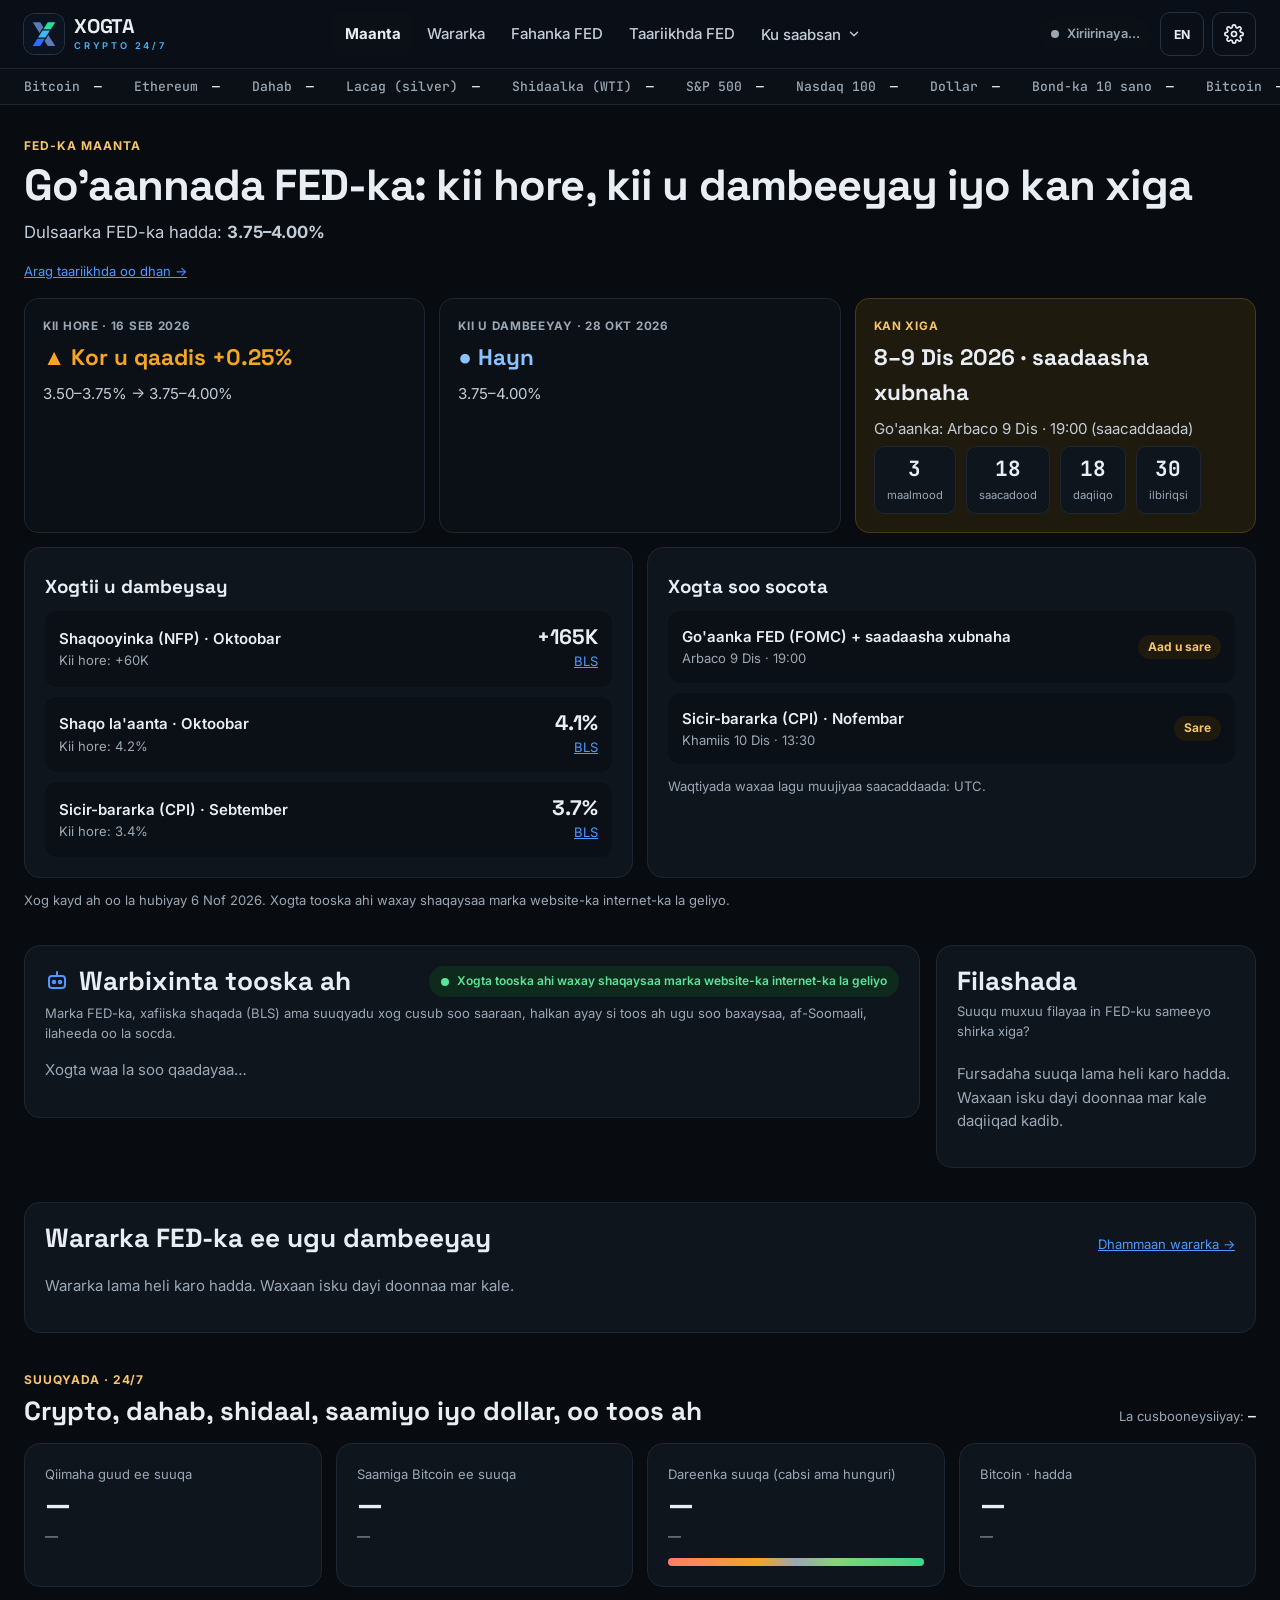
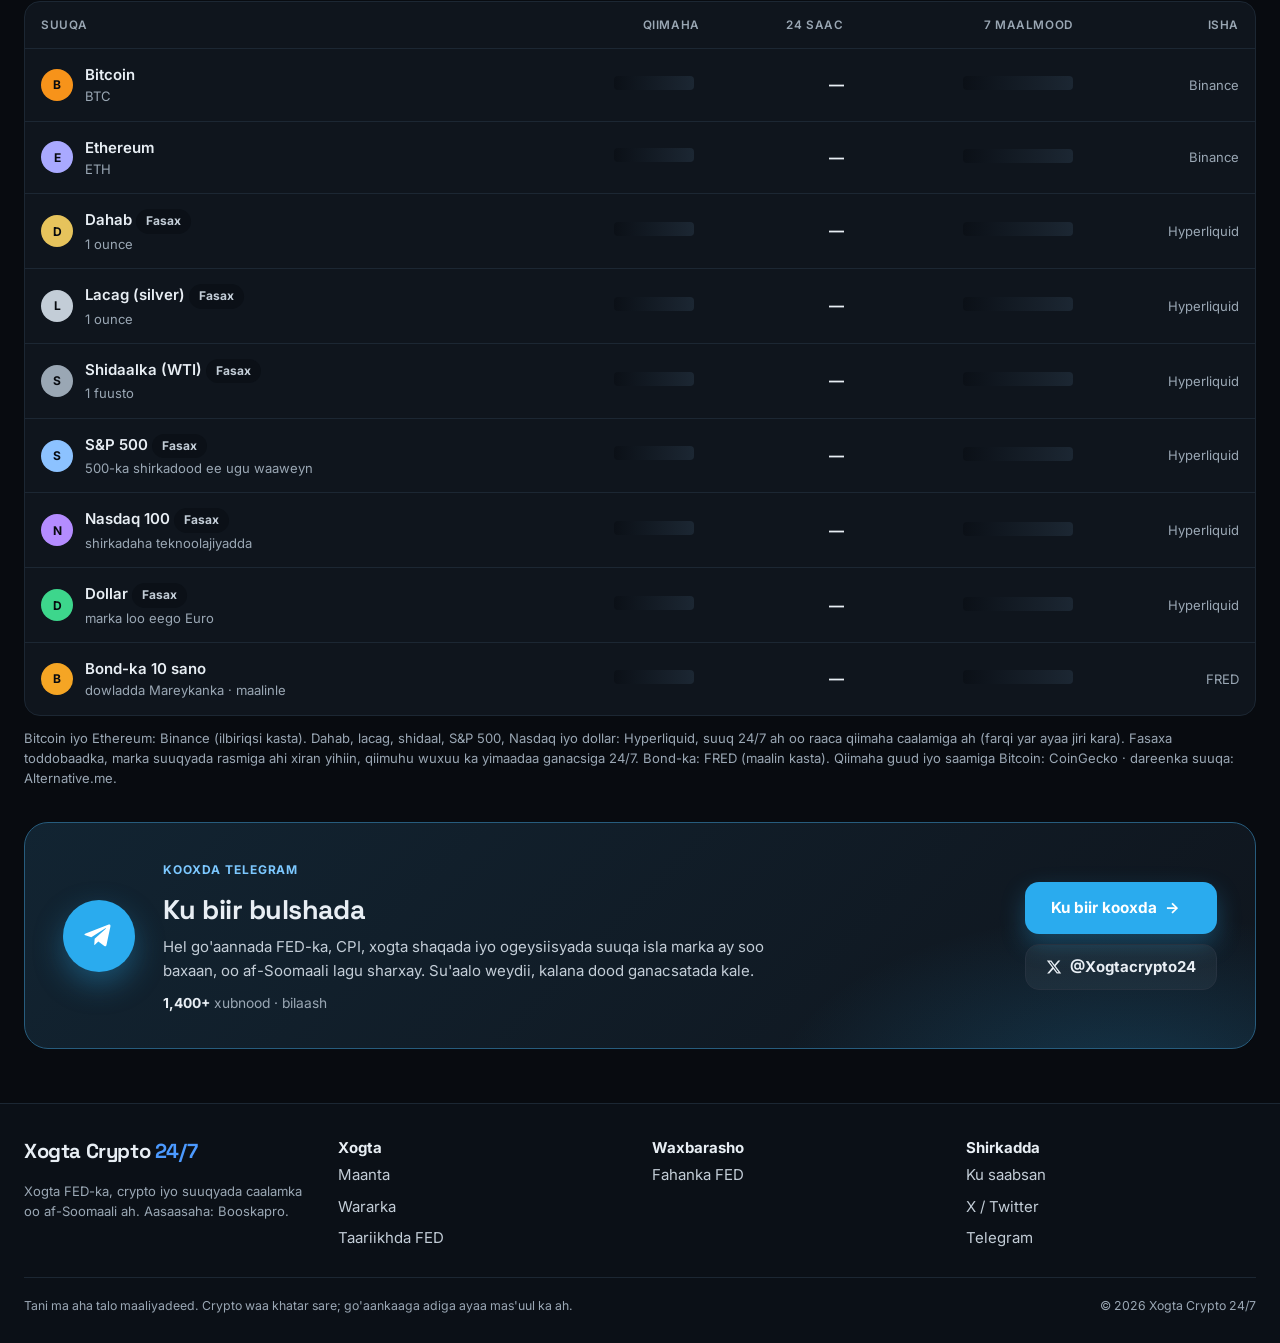
==== commit 6d54e1eb: "Add files via upload" ====
--- a/index.html
+++ b/index.html
@@ -8,13 +8,14 @@
   <meta name="description" content="Xogta FED-ka, go'aannada dulsaarka iyo qiimaha crypto oo toos ah (live), af-Soomaali. 24 saac maalintii.">
   <meta property="og:type" content="website">
   <meta property="og:site_name" content="Xogta Crypto 24/7">
-  <meta property="og:title" content="Xogta Crypto 24/7 – Xogta FED-ka iyo crypto oo toos ah, af-Soomaali">
+  <meta property="og:title" content="Xogta Crypto 24/7">
   <meta property="og:description" content="Xogta FED-ka, go'aannada dulsaarka iyo qiimaha crypto oo toos ah (live), af-Soomaali. 24 saac maalintii.">
   <meta property="og:url" content="https://xogtacrypto.vercel.app/">
   <meta property="og:image" content="https://xogtacrypto.vercel.app/og-image.png">
   <meta property="og:image:width" content="1200">
   <meta property="og:image:height" content="630">
   <meta name="twitter:card" content="summary_large_image">
+  <meta name="twitter:title" content="Xogta Crypto 24/7">
   <meta name="twitter:site" content="@xogtacrypto24">
   <meta name="twitter:image" content="https://xogtacrypto.vercel.app/og-image.png">
   <meta name="theme-color" content="#0B1220">
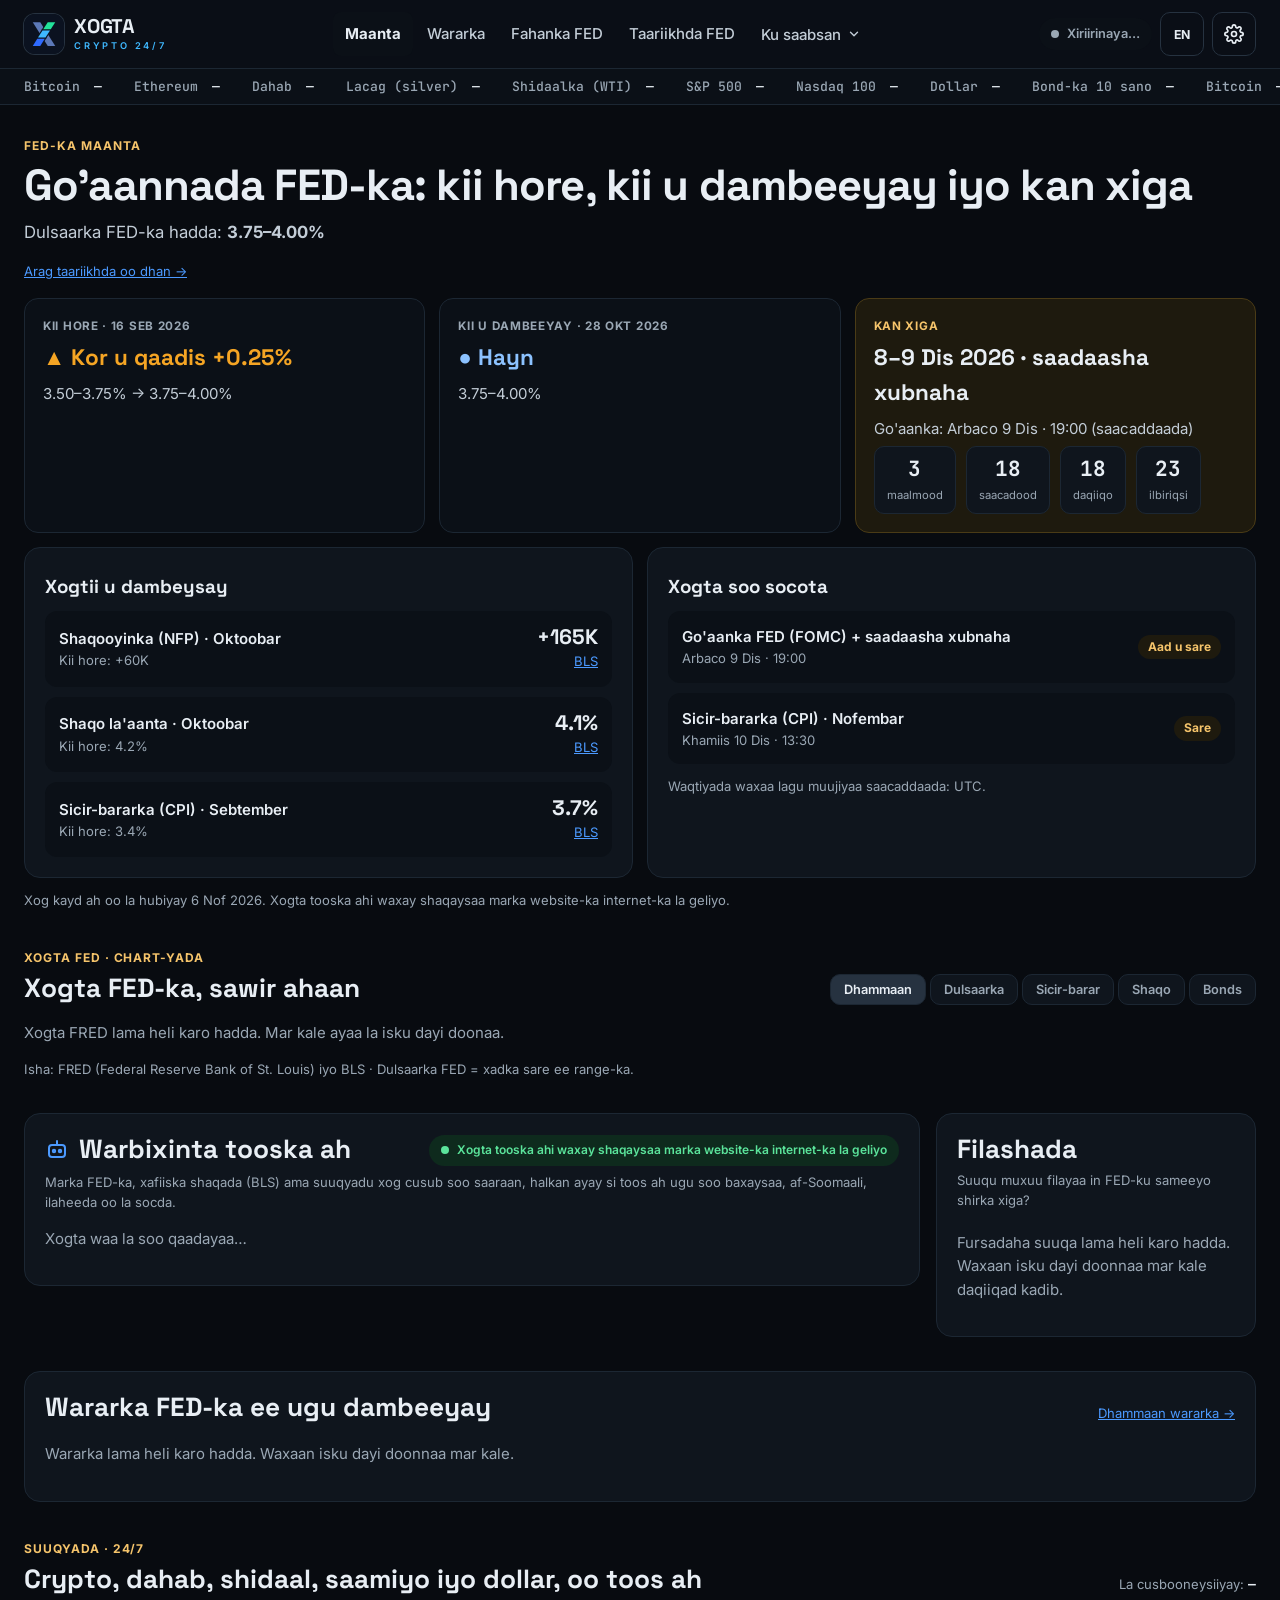
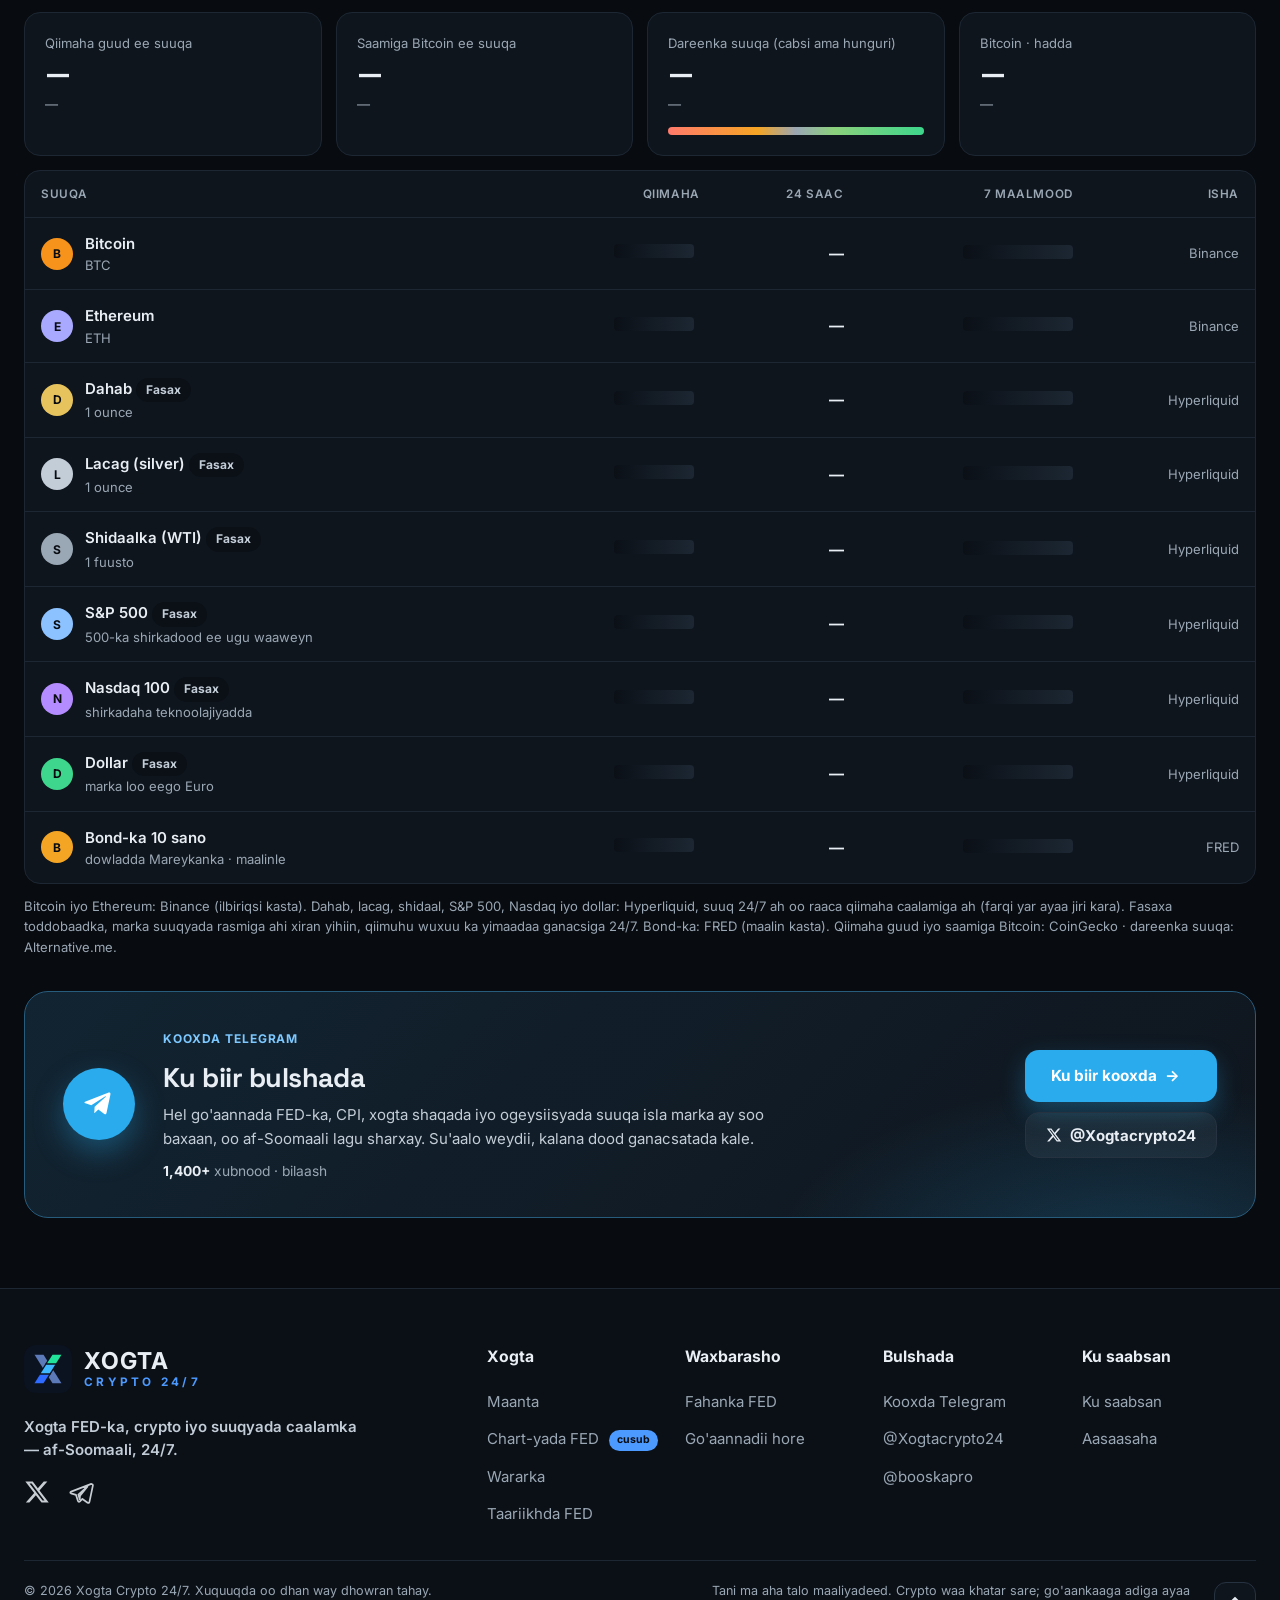
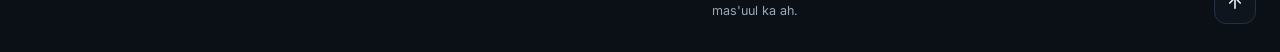
==== commit f9a01f2b: "Add files via upload" ====
--- a/index.html
+++ b/index.html
@@ -67,6 +67,25 @@
       </div>
     </div>
     <p class="note" id="fed-updated"></p>
+  </section>
+
+  <!-- 1a. CHART-YADA FED -->
+  <section class="section" id="fed-charts">
+    <div class="section-head ft-head">
+      <div>
+        <span class="eyebrow" data-en="FED DATA · CHARTS">XOGTA FED · CHART-YADA</span>
+        <h2 class="h2" data-en="Fed data at a glance">Xogta FED-ka, sawir ahaan</h2>
+      </div>
+      <div class="ft-tabs" id="fed-tabs" role="tablist">
+        <button type="button" data-g="all" class="on" data-en="All">Dhammaan</button>
+        <button type="button" data-g="rate" data-en="Rate">Dulsaarka</button>
+        <button type="button" data-g="cpi" data-en="Inflation">Sicir-barar</button>
+        <button type="button" data-g="jobs" data-en="Jobs">Shaqo</button>
+        <button type="button" data-g="bonds" data-en="Bonds">Bonds</button>
+      </div>
+    </div>
+    <div id="fed-tiles"><p class="muted" data-en="Loading charts…">Chart-yada waa la soo qaadayaa…</p></div>
+    <p class="note" data-en="Source: FRED (Federal Reserve Bank of St. Louis) and BLS · Fed rate = upper bound of the target range.">Isha: FRED (Federal Reserve Bank of St. Louis) iyo BLS · Dulsaarka FED = xadka sare ee range-ka.</p>
   </section>
 
   <!-- 1b. AI AGENT + FILASHADA -->
@@ -140,6 +159,7 @@
     <p class="note" id="data-note" hidden></p>
   </section>
 
+
   <!-- 3. TELEGRAM -->
   <section class="section">
     <div class="tg-card">
@@ -163,6 +183,7 @@
 <script src="fed-data.js"></script>
 <script src="fed-core.js"></script>
 <script src="home.js"></script>
+<script src="fed-charts.js"></script>
 <script src="live-feed.js"></script>
 <script>
 document.addEventListener("DOMContentLoaded", function () {
--- a/style.css
+++ b/style.css
@@ -522,3 +522,92 @@
   .tg-actions { width: 100%; }
   .x-btn { width: 100%; }
 }
+
+
+/* ---------- Chart-yada FED (kaararka) ---------- */
+.ft-head { align-items: flex-end; gap: 14px; flex-wrap: wrap; }
+.ft-tabs { display: flex; gap: 4px; flex-wrap: wrap; }
+.ft-tabs button { font: 600 .85rem Inter, system-ui, sans-serif; padding: 7px 13px; border-radius: 10px; border: 1px solid var(--line); background: var(--card); color: var(--muted); cursor: pointer; }
+.ft-tabs button.on { background: var(--line-2); color: var(--text); }
+.ft-grid { display: grid; grid-template-columns: repeat(3, 1fr); gap: 16px; }
+.ft-grid + .ft-grid { margin-top: 16px; }
+.ft {
+  --ft-bg: radial-gradient(120% 90% at 50% 0%, #163039 0%, #0D1A20 45%, #090F14 100%);
+  position: relative; display: block; overflow: hidden; border-radius: 18px; padding: 20px 20px 0;
+  border: 1px solid #1E2C33; background: var(--ft-bg); color: var(--text); text-decoration: none;
+  box-shadow: inset 0 1px 0 rgba(255,255,255,.05); transition: transform .15s, border-color .15s;
+}
+.ft:hover { transform: translateY(-2px); border-color: #2C4651; }
+.ft.big { height: 290px; }
+.ft.mid { height: 215px; }
+.ft-top { display: flex; justify-content: space-between; align-items: center; gap: 10px; }
+.ft-name { display: flex; align-items: center; gap: 10px; font-weight: 700; font-size: 1.3rem; min-width: 0; }
+.ft.mid .ft-name { font-size: 1.12rem; }
+.ft-ic { width: 30px; height: 30px; flex: none; border-radius: 50%; background: rgba(255,255,255,.06); display: grid; place-items: center; font-size: 15px; }
+.ft-badge { flex: none; font-size: .78rem; font-weight: 600; padding: 5px 10px; border-radius: 8px; background: rgba(255,255,255,.06); color: #9AA7B4; white-space: nowrap; }
+.ft-badge.gold { color: #F5D27A; font-weight: 700; }
+.ft-val { margin-top: 12px; display: flex; align-items: baseline; gap: 10px; flex-wrap: wrap; }
+.ft-val .mono { font: 700 1.4rem "JetBrains Mono", monospace; }
+.ft.mid .ft-val .mono { font-size: 1.2rem; }
+.ft-chg { font-weight: 700; font-size: .92rem; }
+.ft-chg.up { color: #2FD9A6; } .ft-chg.down { color: #FF7A6B; } .ft-chg.flat { color: #9AA7B4; }
+.ft-sub { font-size: .78rem; color: #8696A3; margin-top: 4px; }
+.ft-chart { position: absolute; left: 0; right: 0; bottom: 0; height: 60%; pointer-events: none; }
+.ft.mid .ft-chart { height: 50%; }
+.ft-chart svg { width: 100%; height: 100%; display: block; }
+.ft-next { display: grid; grid-template-columns: repeat(4, 1fr) 130px; gap: 12px; margin-top: 16px; }
+.ftn { border-radius: 14px; padding: 14px 16px; background: var(--card); border: 1px solid var(--line); color: var(--text); text-decoration: none; }
+.ftn-n { font-weight: 700; }
+.ftn-d { color: var(--text-2); font-size: .86rem; margin-top: 5px; }
+.ftn-c { color: #2FD9A6; font-size: .84rem; font-weight: 700; margin-top: 5px; }
+.ftn.more { display: grid; place-items: center; text-align: center; font-weight: 700; }
+[data-theme="light"] .ft { --ft-bg: radial-gradient(120% 90% at 50% 0%, #E6F6F1 0%, #F5FAF9 50%, #FFFFFF 100%); border-color: var(--line); box-shadow: 0 1px 2px rgba(0,0,0,.04); }
+[data-theme="light"] .ft-badge, [data-theme="light"] .ft-ic { background: var(--card-2); color: var(--muted); }
+[data-theme="light"] .ft-badge.gold { color: #A16207; }
+[data-theme="light"] .ft-sub { color: var(--muted); }
+[data-theme="light"] .ft-chg.up, [data-theme="light"] .ftn-c { color: #047857; }
+[data-theme="light"] .ft-chg.down { color: #C2410C; }
+[data-theme="light"] .ft-chart .glow { display: none; }
+@media (max-width: 1000px) {
+  .ft-grid { grid-template-columns: repeat(2, 1fr); }
+  .ft-next { grid-template-columns: repeat(2, 1fr); }
+  .ftn.more { grid-column: 1 / -1; }
+}
+@media (max-width: 760px) {
+  .ft-grid { grid-template-columns: 1fr; gap: 12px; }
+  .ft-grid + .ft-grid { margin-top: 12px; }
+  .ft.big { height: 230px; } .ft.mid { height: 190px; }
+  .ft { padding: 16px 16px 0; }
+  .ft-name { font-size: 1.12rem; }
+  .ft-tabs { overflow-x: auto; flex-wrap: nowrap; width: 100%; padding-bottom: 2px; }
+  .ft-tabs button { flex: none; }
+}
+
+/* ---------- Footer (qaabka RootData) ---------- */
+.site-footer { position: relative; margin-top: 64px; border-top: 1px solid var(--line); background: var(--bg-2); }
+.ff-grid { display: grid; grid-template-columns: minmax(260px, 1.1fr) 2fr; gap: 40px; padding: 56px 0 28px; }
+.ff-logo { display: inline-flex; align-items: center; gap: 12px; text-decoration: none; color: var(--text); }
+.ff-logo svg { border-radius: 12px; }
+.ff-wm { display: flex; flex-direction: column; line-height: 1.05; }
+.ff-wm b { font-size: 1.55rem; letter-spacing: .04em; }
+.ff-wm span { font-size: .78rem; letter-spacing: .28em; color: var(--accent); font-weight: 700; margin-top: 3px; }
+.ff-tag { font-weight: 600; color: var(--text-2); margin: 16px 0 18px; max-width: 34ch; }
+.ff-social { display: flex; gap: 18px; flex-wrap: wrap; }
+.fs-ic { color: var(--text); opacity: .85; transition: opacity .15s, transform .15s; display: inline-flex; }
+.fs-ic:hover { opacity: 1; transform: translateY(-2px); color: var(--accent); }
+.ff-cols { display: grid; grid-template-columns: repeat(4, 1fr); gap: 24px; }
+.fcol b { display: block; font-size: 1.05rem; margin-bottom: 14px; color: var(--text); }
+.fcol a { display: block; color: var(--muted); text-decoration: none; padding: 7px 0; }
+.fcol a:hover { color: var(--text); }
+.fbadge { display: inline-block; margin-left: 6px; vertical-align: 1px; white-space: nowrap; font-size: .7rem; font-weight: 700; padding: 2px 8px; border-radius: 999px; background: var(--accent); color: var(--on-accent); }
+.ff-bottom { display: flex; justify-content: space-between; gap: 16px; flex-wrap: wrap; padding: 20px 64px 32px 0; border-top: 1px solid var(--line); font-size: .84rem; color: var(--muted); }
+.ff-disc { max-width: 60ch; }
+.to-top { position: absolute; right: 24px; bottom: 28px; width: 42px; height: 42px; border-radius: 12px; border: 1px solid var(--line-2); background: var(--card); color: var(--text); display: grid; place-items: center; cursor: pointer; }
+.to-top:hover { border-color: var(--accent); color: var(--accent); }
+@media (max-width: 900px) {
+  .ff-grid { grid-template-columns: 1fr; gap: 32px; padding-top: 40px; }
+  .ff-cols { grid-template-columns: repeat(2, 1fr); }
+}
+@media (max-width: 760px) {
+  .to-top { right: 16px; bottom: auto; top: 24px; }
+}
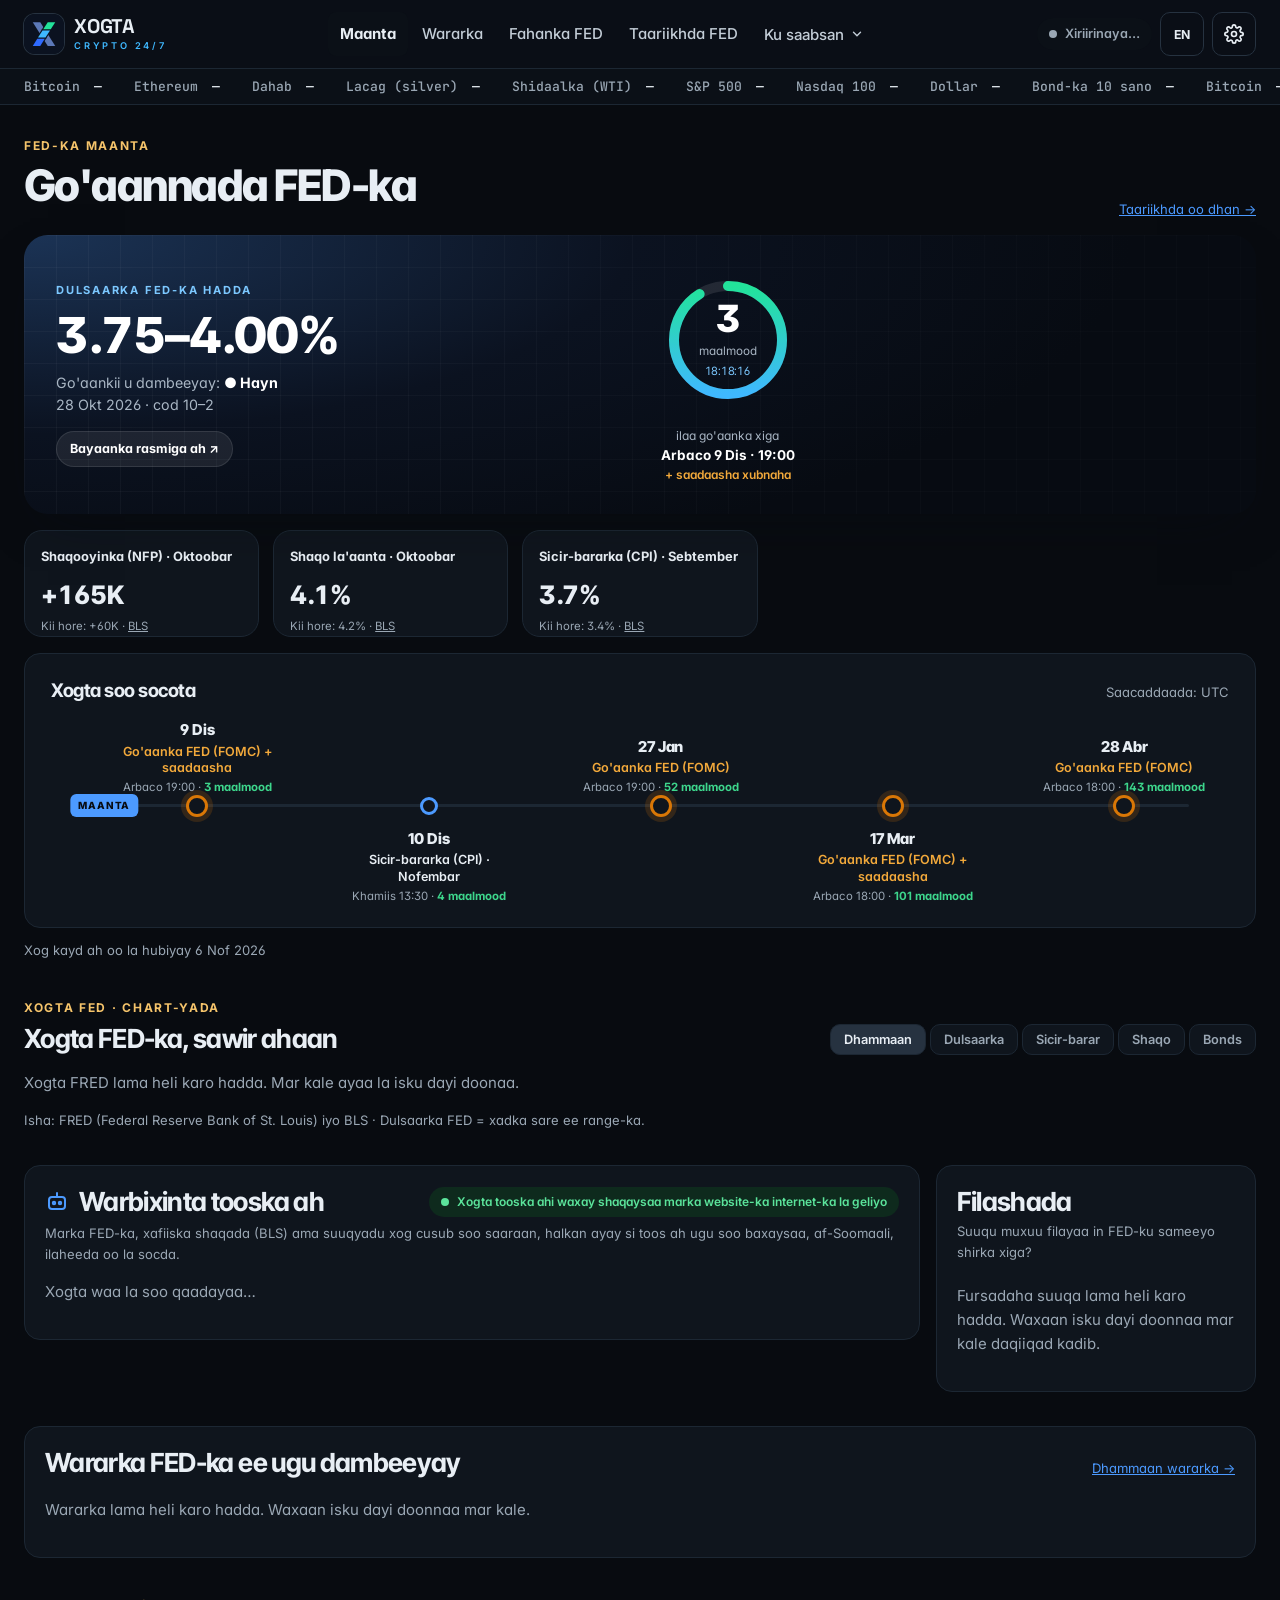
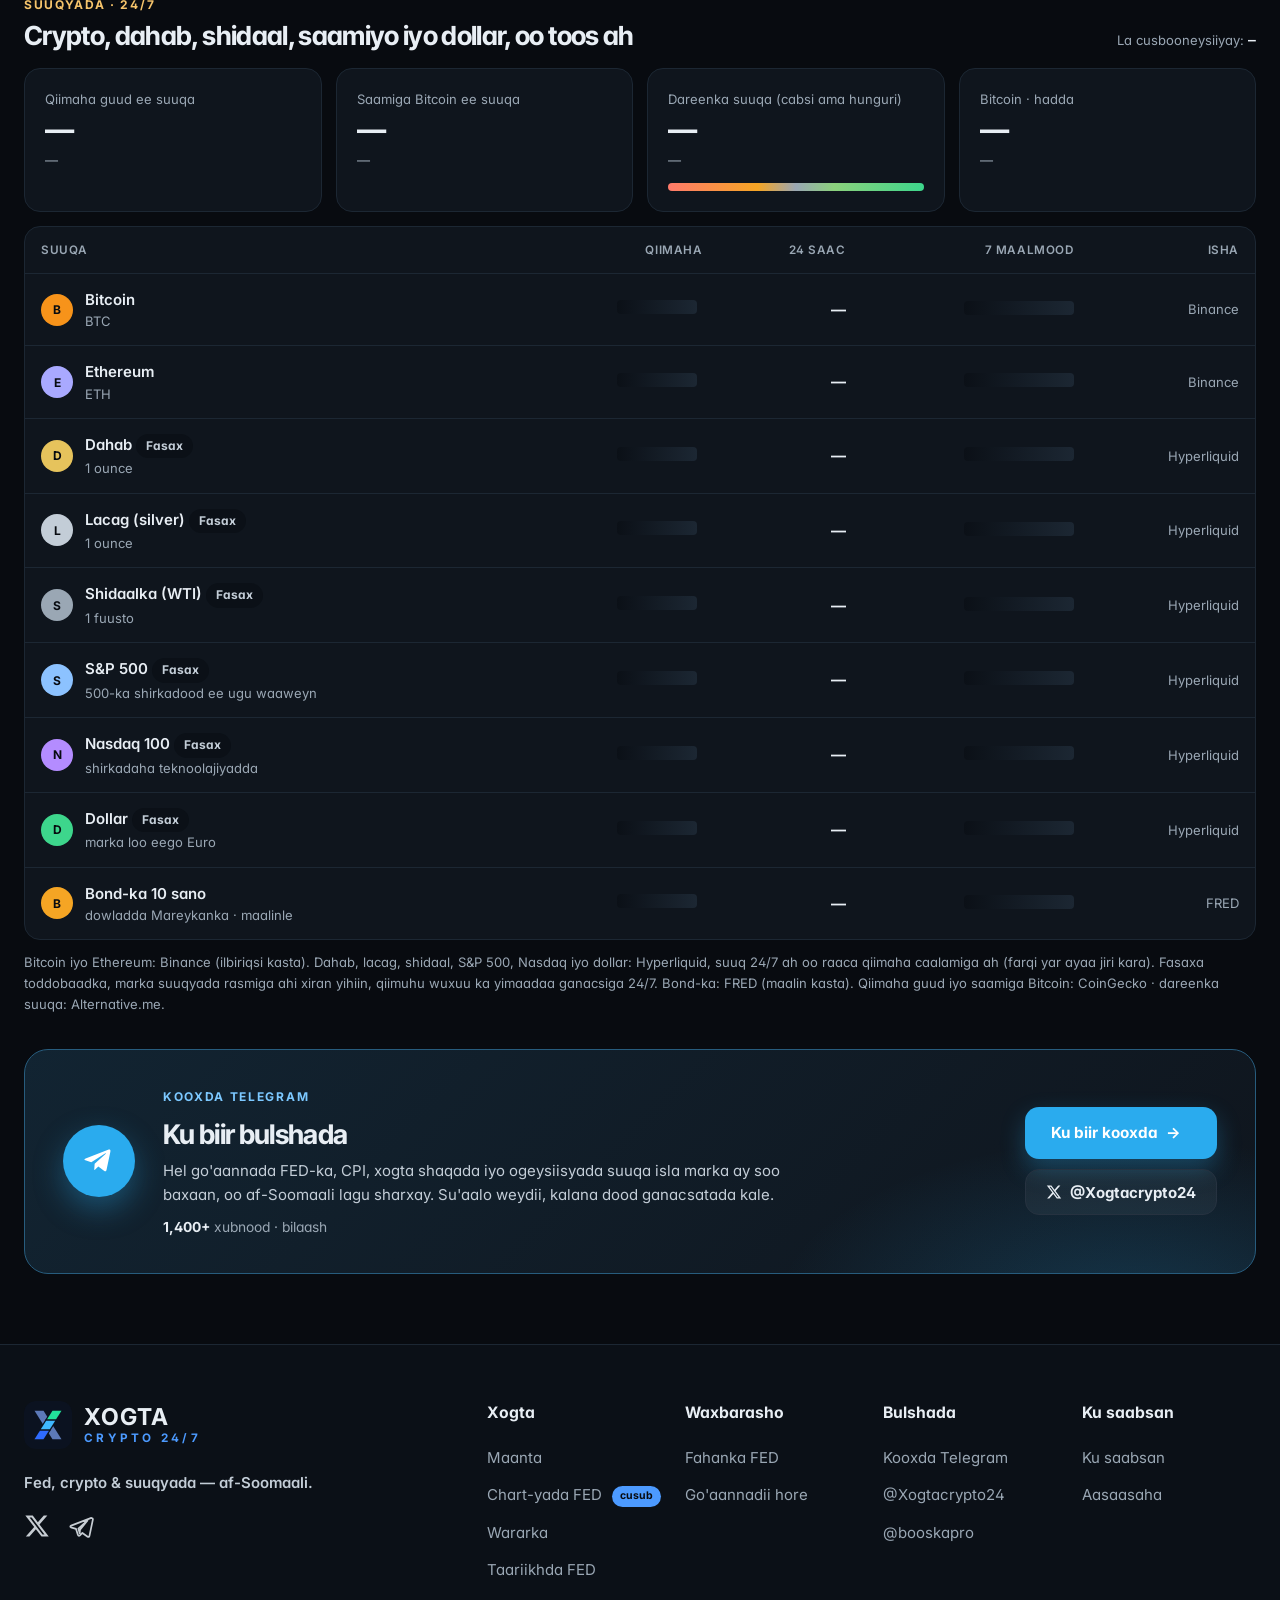
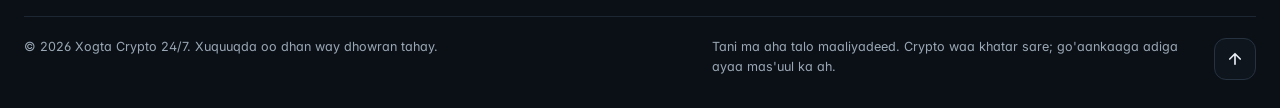
==== commit b7a32f77: "Add files via upload" ====
--- a/index.html
+++ b/index.html
@@ -38,32 +38,38 @@
     <div class="section-head">
       <div>
         <span class="eyebrow" data-en="THE FED TODAY">FED-KA MAANTA</span>
-        <h1 class="h1" data-en="Fed decisions: previous, latest and next">Go'aannada FED-ka: kii hore, kii u dambeeyay iyo kan xiga</h1>
-        <p class="lead" data-en="Current Fed rate: &lt;b id=&quot;fed-range&quot;&gt;—&lt;/b&gt;">Dulsaarka FED-ka hadda: <b id="fed-range">—</b></p>
-      </div>
-      <a href="taariikhda.html" class="small" data-en="See the full history →">Arag taariikhda oo dhan →</a>
-    </div>
-
-    <div class="grid dec-grid" style="--min: 260px">
-      <div class="decision" id="dec-prev"><span class="when" data-en="Previous">Kii hore</span><span class="what">—</span><span class="detail"></span></div>
-      <div class="decision" id="dec-last"><span class="when" data-en="Latest">Kii u dambeeyay</span><span class="what">—</span><span class="detail"></span></div>
-      <div class="decision next" id="dec-next">
-        <span class="when" data-en="Next">Kan xiga</span>
-        <span class="what" id="next-label">—</span>
-        <span class="detail" id="next-time"></span>
-        <div class="countdown" id="countdown" aria-label="Waqtiga ka hadhay go'aanka" data-en-label="Time left until the decision"></div>
-      </div>
-    </div>
-
-    <div class="grid" style="--min: 300px; margin-top: 14px">
-      <div class="card">
-        <h2 class="h3" data-en="Latest data">Xogtii u dambeysay</h2>
-        <div id="latest-data" style="display:flex;flex-direction:column;gap:10px"></div>
-      </div>
-      <div class="card">
-        <h2 class="h3" data-en="Upcoming data">Xogta soo socota</h2>
-        <div id="upcoming" style="display:flex;flex-direction:column;gap:10px"></div>
-        <p class="note" id="tz-note" data-en="Times are shown in your local time.">Waqtiyada waxaa lagu muujiyaa saacadda meesha aad joogto.</p>
+        <h1 class="h1" data-en="Fed decisions">Go'aannada FED-ka</h1>
+      </div>
+      <a href="taariikhda.html" class="small" data-en="Full history →">Taariikhda oo dhan →</a>
+    </div>
+
+    <div class="fh" id="fed-hero">
+      <div class="fh-band">
+        <div class="fh-rate">
+          <span class="fh-eb" data-en="FED RATE NOW">DULSAARKA FED-KA HADDA</span>
+          <div class="fh-big fnum" id="fh-rate">—</div>
+          <p class="fh-last" id="fh-last"></p>
+          <a class="fh-chip" id="fh-statement" href="#" target="_blank" rel="noopener" hidden data-en="Official statement ↗">Bayaanka rasmiga ah ↗</a>
+        </div>
+        <div class="fh-rib" id="fh-ribwrap" hidden>
+          <span class="fh-eb2" data-en="RECENT DECISIONS">GO'AANNADII U DAMBEEYAY</span>
+          <div class="fh-ribbon" id="fh-ribbon"></div>
+          <div class="fh-legend"><span><i style="background:#5B9DFF"></i><span data-en="Cut">Dhimis</span></span><span><i style="background:#7C8A99"></i><span data-en="Hold">Hayn</span></span><span><i style="background:#F2A93B"></i><span data-en="Hike">Kor u qaadis</span></span></div>
+        </div>
+        <div class="fh-ring">
+          <svg viewBox="0 0 150 150" aria-hidden="true"><defs><linearGradient id="fh-rg" x1="0" x2="1"><stop offset="0" stop-color="#3FB8FF"/><stop offset="1" stop-color="#22E39A"/></linearGradient></defs>
+            <circle cx="75" cy="75" r="54" fill="none" stroke="rgba(255,255,255,.1)" stroke-width="10"/>
+            <circle id="fh-arc" cx="75" cy="75" r="54" fill="none" stroke="url(#fh-rg)" stroke-width="10" stroke-linecap="round" transform="rotate(-90 75 75)"/></svg>
+          <div class="fh-ring-in"><b class="fnum" id="fh-days">—</b><span data-en="days">maalmood</span><em class="fnum" id="fh-hms"></em></div>
+          <p class="fh-nx"><span data-en="until the next decision">ilaa go'aanka xiga</span><br><b id="fh-next">—</b><br><span class="fh-sep" id="fh-sep" hidden data-en="+ projections (dot plot)">+ saadaasha xubnaha</span></p>
+        </div>
+      </div>
+
+      <div class="fh-cards" id="fh-cards"></div>
+
+      <div class="fh-tlw card">
+        <div class="fh-tlh"><h2 class="h3" data-en="Upcoming data">Xogta soo socota</h2><span class="small muted" id="fh-tz"></span></div>
+        <div class="fh-tl" id="fh-timeline"></div>
       </div>
     </div>
     <p class="note" id="fed-updated"></p>
@@ -183,6 +189,7 @@
 <script src="fed-data.js"></script>
 <script src="fed-core.js"></script>
 <script src="home.js"></script>
+<script src="fed-hero.js"></script>
 <script src="fed-charts.js"></script>
 <script src="live-feed.js"></script>
 <script>
--- a/style.css
+++ b/style.css
@@ -1,3 +1,4 @@
+@import url("https://fonts.googleapis.com/css2?family=Inter+Tight:wght@500;600;700;800&display=swap");
 /* =========================================================
    Xogta Crypto 24/7 — naqshadda guud
    Midabada waxay ku jiraan "variables" (--bg, --accent ...).
@@ -591,7 +592,7 @@
 .ff-wm { display: flex; flex-direction: column; line-height: 1.05; }
 .ff-wm b { font-size: 1.55rem; letter-spacing: .04em; }
 .ff-wm span { font-size: .78rem; letter-spacing: .28em; color: var(--accent); font-weight: 700; margin-top: 3px; }
-.ff-tag { font-weight: 600; color: var(--text-2); margin: 16px 0 18px; max-width: 34ch; }
+.ff-tag { font-weight: 600; color: var(--text-2); margin: 16px 0 18px; }
 .ff-social { display: flex; gap: 18px; flex-wrap: wrap; }
 .fs-ic { color: var(--text); opacity: .85; transition: opacity .15s, transform .15s; display: inline-flex; }
 .fs-ic:hover { opacity: 1; transform: translateY(-2px); color: var(--accent); }
@@ -611,3 +612,122 @@
 @media (max-width: 760px) {
   .to-top { right: 16px; bottom: auto; top: 24px; }
 }
+.ft[hidden], .ft-grid[hidden], .ft-next[hidden] { display: none !important; }
+
+/* ---------- Qoraalka (typography) — xirfadeed ---------- */
+:root { --font-display: "Inter Tight", Inter, system-ui, sans-serif; }
+body { font-feature-settings: "cv11", "ss01"; -webkit-font-smoothing: antialiased; text-rendering: optimizeLegibility; }
+.h1, .h2, .h3, .kpi-value, .decision .what, .tg-title, .ab-title, .fcard-name, .ab-label h2, .mega-head {
+  font-family: var(--font-display); letter-spacing: -0.025em; font-weight: 700;
+}
+.h1 { font-weight: 800; letter-spacing: -0.035em; }
+.eyebrow { letter-spacing: .14em; font-weight: 700; }
+.lead, p { line-height: 1.6; }
+.fnum { font-family: var(--font-display); font-variant-numeric: tabular-nums; letter-spacing: -0.02em; }
+.ft-val .mono { font-family: var(--font-display); font-variant-numeric: tabular-nums; font-weight: 800; letter-spacing: -0.02em; }
+
+/* ---------- FED-ka maanta (naqshadda cusub) ---------- */
+.fh-band {
+  position: relative; overflow: hidden; border-radius: 24px; padding: 30px 32px; color: #E8EEF4;
+  background: radial-gradient(90% 130% at 0% 0%, #1B3355 0%, #0B1220 55%, #070B12 100%);
+  display: grid; grid-template-columns: minmax(300px, 1.05fr) 1.6fr 190px; gap: 28px; align-items: center;
+  box-shadow: 0 20px 50px -24px rgba(7, 11, 18, .55);
+}
+.fh-band::before { content: ""; position: absolute; inset: 0; pointer-events: none;
+  background-image: linear-gradient(rgba(255,255,255,.035) 1px, transparent 1px), linear-gradient(90deg, rgba(255,255,255,.035) 1px, transparent 1px);
+  background-size: 32px 32px; mask-image: linear-gradient(90deg, #000 0%, rgba(0,0,0,.35) 100%); }
+.fh-band > * { position: relative; min-width: 0; }
+.fh-eb, .fh-eb2 { display: block; font-size: .74rem; letter-spacing: .16em; font-weight: 700; color: #7CC8FF; }
+.fh-eb2 { color: #8FA0B2; margin-bottom: 10px; }
+.fh-big { font-size: clamp(2.3rem, 4.2vw, 3.3rem); font-weight: 800; line-height: 1.05; margin: 10px 0 10px; white-space: nowrap; color: #fff; }
+.fh-last { margin: 0; color: #A9B6C4; font-size: .95rem; line-height: 1.6; }
+.fh-last b { color: #fff; }
+.fh-act.hike { color: #F2A93B !important; } .fh-act.cut { color: #7DB2FF !important; }
+.fh-chip { display: inline-block; margin-top: 14px; font-size: .84rem; font-weight: 700; padding: 7px 13px; border-radius: 999px; background: rgba(255,255,255,.08); color: #fff; text-decoration: none; border: 1px solid rgba(255,255,255,.1); }
+.fh-chip:hover { background: rgba(255,255,255,.14); }
+.fh-rib { border-left: 1px solid rgba(255,255,255,.08); border-right: 1px solid rgba(255,255,255,.08); padding: 0 22px; }
+.fh-ribbon { --rbh: 100px; display: flex; align-items: flex-end; gap: 8px; }
+.rb { flex: 1; min-width: 0; display: flex; flex-direction: column; align-items: center; justify-content: flex-end; gap: 6px; }
+.rb-bar { width: 100%; max-width: 28px; border-radius: 6px 6px 2px 2px; opacity: .9; flex: none; }
+.rb-bar.q { border: 2px dashed rgba(255,255,255,.35); background: transparent !important; }
+.rb b { font-size: .8rem; line-height: 1; }
+.rb span { font-size: .66rem; color: #8FA0B2; white-space: nowrap; }
+.rb.nx b { color: #fff; }
+.fh-legend { display: flex; gap: 14px; margin-top: 12px; font-size: .74rem; color: #8FA0B2; flex-wrap: wrap; }
+.fh-legend i { display: inline-block; width: 8px; height: 8px; border-radius: 2px; margin-right: 5px; }
+.fh-ring { text-align: center; }
+.fh-ring svg { width: 150px; height: 150px; display: block; margin: 0 auto; }
+.fh-ring-in { position: relative; margin-top: -150px; height: 150px; display: flex; flex-direction: column; align-items: center; justify-content: center; }
+.fh-ring-in b { font-size: 2.5rem; font-weight: 800; color: #fff; line-height: 1; }
+.fh-ring-in span { font-size: .78rem; color: #A9B6C4; margin-top: 4px; }
+.fh-ring-in em { font-style: normal; font-size: .76rem; color: #7CC8FF; margin-top: 3px; }
+.fh-nx { margin: 12px 0 0; font-size: .8rem; color: #A9B6C4; line-height: 1.5; }
+.fh-nx b { color: #fff; font-size: .9rem; }
+.fh-sep { color: #F2A93B; font-weight: 600; }
+
+.fh-cards { display: grid; grid-template-columns: repeat(5, 1fr); gap: 14px; margin-top: 16px; }
+.k { background: var(--card); border: 1px solid var(--line); border-radius: 18px; padding: 16px 16px 0; overflow: hidden; display: flex; flex-direction: column; min-width: 0; }
+.k-t { font-size: .86rem; font-weight: 700; color: var(--text); }
+.k-v { display: flex; align-items: baseline; gap: 8px; margin-top: 8px; flex-wrap: wrap; }
+.k-v .fnum { font-size: 1.7rem; font-weight: 800; }
+.k-v em { font-style: normal; font-size: .78rem; font-weight: 700; padding: 2px 8px; border-radius: 999px; }
+.k-v em.up { color: var(--up); background: color-mix(in srgb, var(--up) 12%, transparent); }
+.k-v em.down { color: var(--down); background: color-mix(in srgb, var(--down) 12%, transparent); }
+.k-v em.flat { color: var(--muted); background: var(--card-2); }
+.k-p { font-size: .76rem; color: var(--muted); margin-top: 4px; }
+.k-p a { color: var(--muted); }
+.k-sp { display: block; width: calc(100% + 32px); height: 46px; margin: auto -16px 0; padding-top: 12px; }
+
+.fh-tlw { margin-top: 16px; padding: 22px 26px 12px; overflow: visible; height: auto; }
+.fh-tlh { display: flex; justify-content: space-between; align-items: baseline; gap: 12px; }
+.fh-tlh .h3 { margin: 0; }
+.fh-tl { position: relative; height: 210px; margin: 0 40px 0 60px; }
+.tl-line { position: absolute; left: 0; right: 0; top: 99px; height: 3px; border-radius: 3px; background: var(--line); }
+.tl-now { position: absolute; left: 0; top: 89px; transform: translateX(-60%); font-size: .66rem; font-weight: 800; letter-spacing: .08em; color: #fff; background: #0B1220; padding: 4px 8px; border-radius: 6px; z-index: 1; }
+[data-theme="dark"] .tl-now, :root:not([data-theme="light"]) .tl-now { background: var(--accent); color: var(--on-accent); }
+.tl-ev { position: absolute; left: var(--x); top: 0; height: 100%; width: 0; }
+.tl-ev i { position: absolute; top: 92px; left: -9px; width: 18px; height: 18px; border-radius: 50%; background: var(--card); border: 3px solid var(--accent); }
+.tl-ev.fomc i { border-color: #D97706; width: 22px; height: 22px; left: -11px; top: 90px; box-shadow: 0 0 0 5px color-mix(in srgb, #D97706 18%, transparent); }
+.tl-c { position: absolute; left: -85px; width: 170px; text-align: center; }
+.tl-ev.t-up .tl-c { bottom: 118px; } .tl-ev.t-dn .tl-c { top: 122px; }
+.tl-d { display: block; font-family: var(--font-display); font-size: 1rem; font-weight: 800; letter-spacing: -.01em; }
+.tl-n { display: block; font-size: .84rem; font-weight: 600; margin-top: 2px; line-height: 1.3; }
+.tl-m { display: block; font-style: normal; font-size: .76rem; color: var(--muted); margin-top: 3px; }
+.tl-m strong { color: var(--up); }
+.tl-ev.fomc .tl-n { color: #B45309; }
+:root:not([data-theme="light"]) .tl-ev.fomc .tl-n { color: #F2A93B; }
+
+@media (max-width: 1100px) {
+  .fh-band { grid-template-columns: 1fr 190px; }
+  .fh-rib { grid-column: 1 / -1; grid-row: 2; border: 0; border-top: 1px solid rgba(255,255,255,.08); padding: 20px 0 0; }
+  .fh-cards { grid-template-columns: repeat(auto-fit, minmax(160px, 1fr)); }
+}
+@media (max-width: 760px) {
+  .fh-band { grid-template-columns: 1fr; padding: 22px 20px; gap: 22px; border-radius: 20px; }
+  .fh-rate { text-align: left; }
+  .fh-rib { grid-row: auto; }
+  .fh-ribwrap-6 { }
+  .fh-ribbon { --rbh: 80px; gap: 5px; }
+  .rb span { font-size: .58rem; }
+  .fh-ring { display: grid; grid-template-columns: 120px 1fr; align-items: center; gap: 16px; text-align: left; border-top: 1px solid rgba(255,255,255,.08); padding-top: 18px; }
+  .fh-ring svg { grid-column: 1; grid-row: 1; width: 120px; height: 120px; margin: 0; }
+  .fh-ring-in { grid-column: 1; grid-row: 1; margin: 0; height: 120px; }
+  .fh-nx { grid-column: 2; grid-row: 1; }
+  .fh-ribbon .rb:nth-child(-n+4) { display: none; }
+  .fh-ring-in b { font-size: 2rem; }
+  .fh-nx { margin: 0; font-size: .9rem; }
+  .fh-cards { grid-template-columns: repeat(2, 1fr); gap: 10px; }
+  .fh-cards .k:last-child:nth-child(odd) { grid-column: 1 / -1; }
+  .k-v .fnum { font-size: 1.3rem; }
+  .k { padding: 14px 14px 0; }
+  .k-sp { width: calc(100% + 28px); margin: auto -14px 0; }
+  .fh-tlw { padding: 18px 18px 8px; }
+  /* timeline: liis toos ah (vertical) */
+  .fh-tl { height: auto; margin: 14px 0 0; padding-left: 26px; }
+  .tl-line { left: 8px; right: auto; top: 6px; bottom: 6px; width: 3px; height: auto; }
+  .tl-now { position: relative; display: inline-block; left: -26px; top: 0; transform: none; margin-bottom: 12px; }
+  .tl-ev { position: relative; left: 0; top: 0; width: auto; height: auto; padding: 0 0 18px; }
+  .tl-ev i, .tl-ev.fomc i { top: 3px; left: -26px; }
+  .tl-ev.fomc i { left: -28px; top: 1px; }
+  .tl-c, .tl-ev.t-up .tl-c, .tl-ev.t-dn .tl-c { position: static; width: auto; text-align: left; }
+}
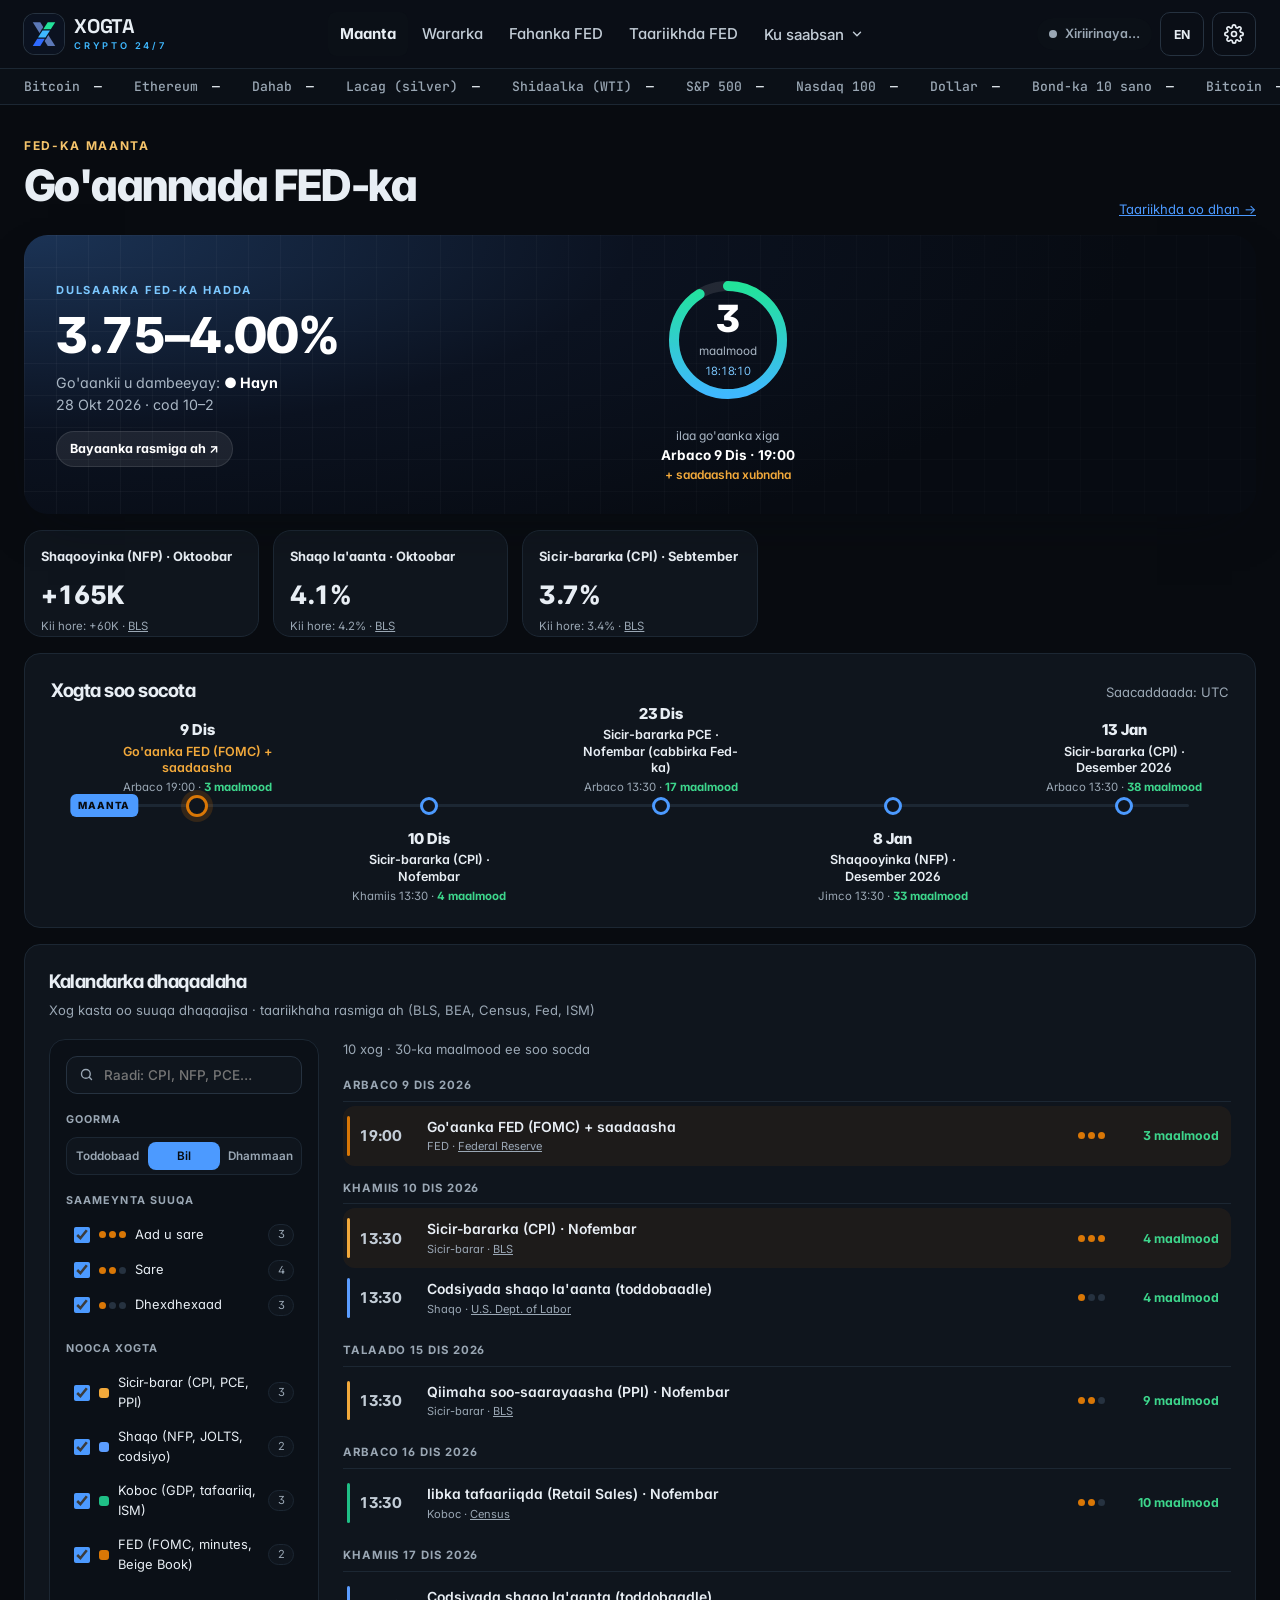
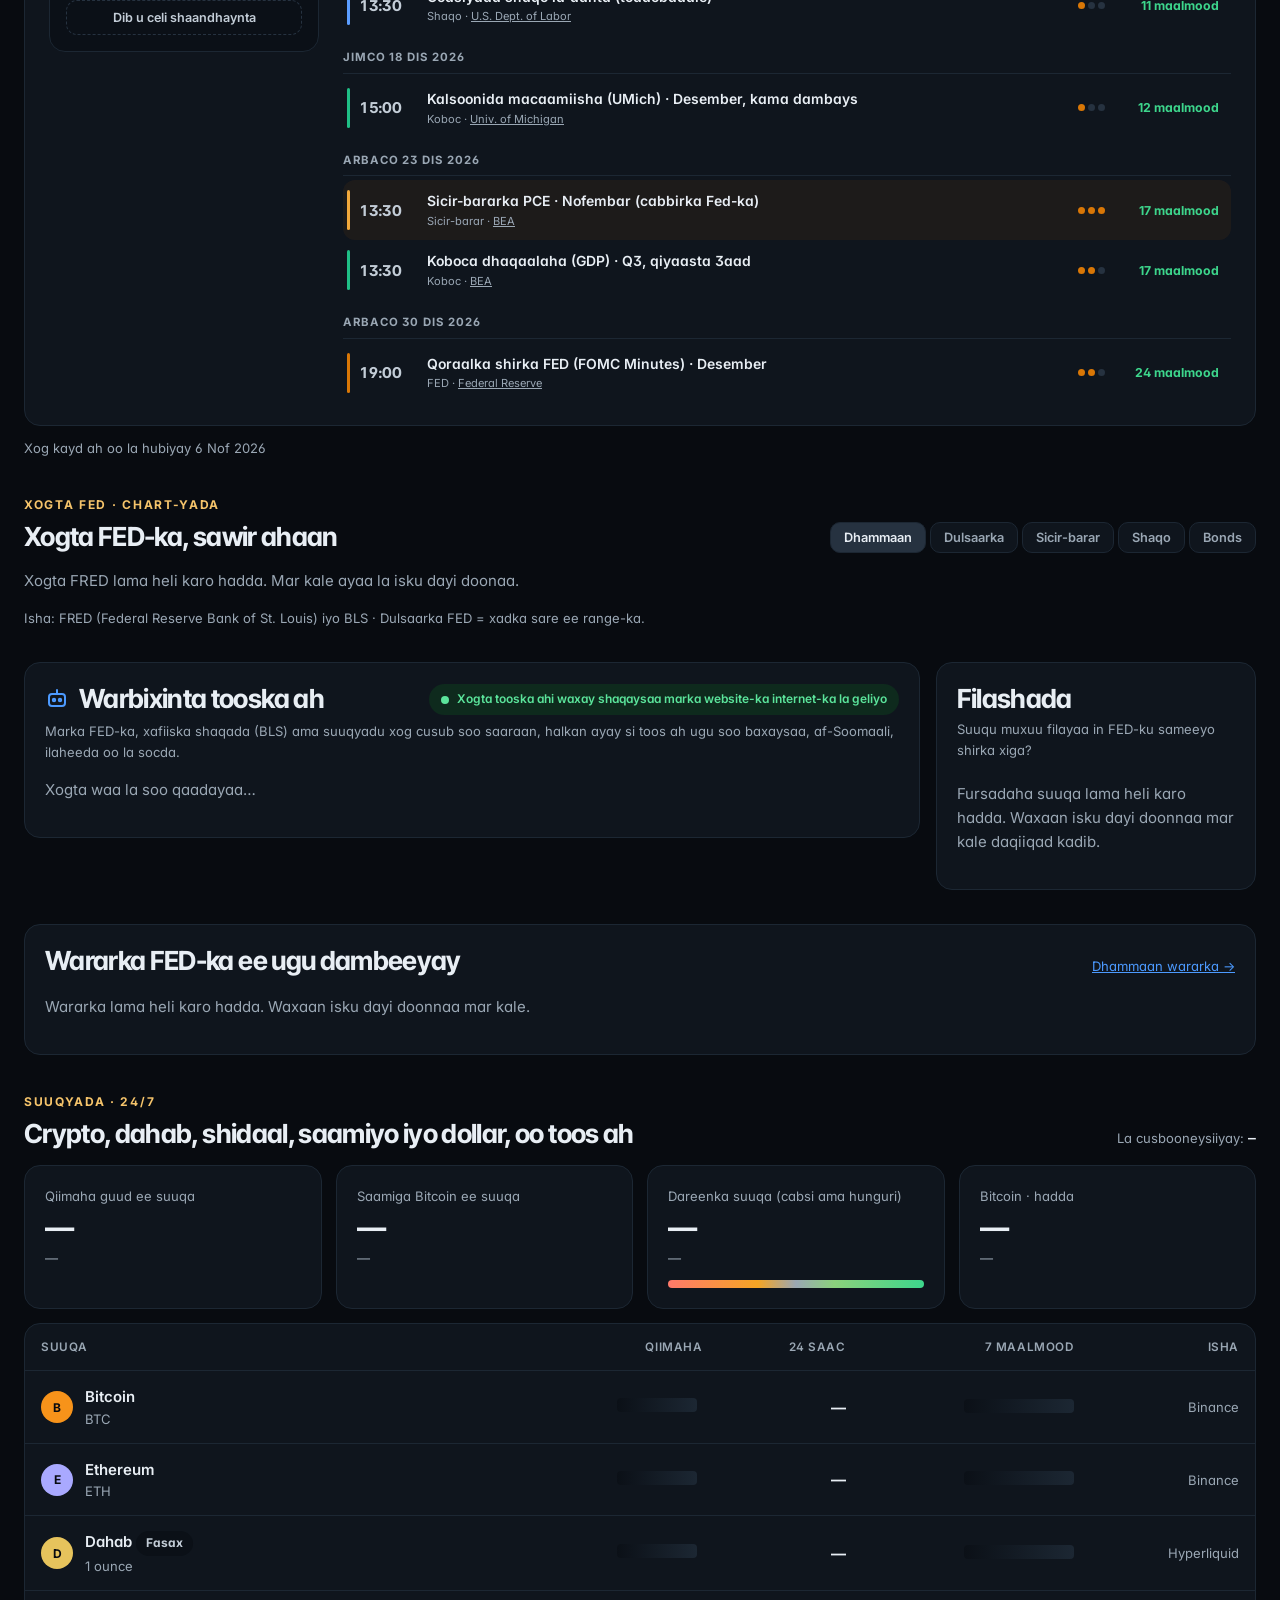
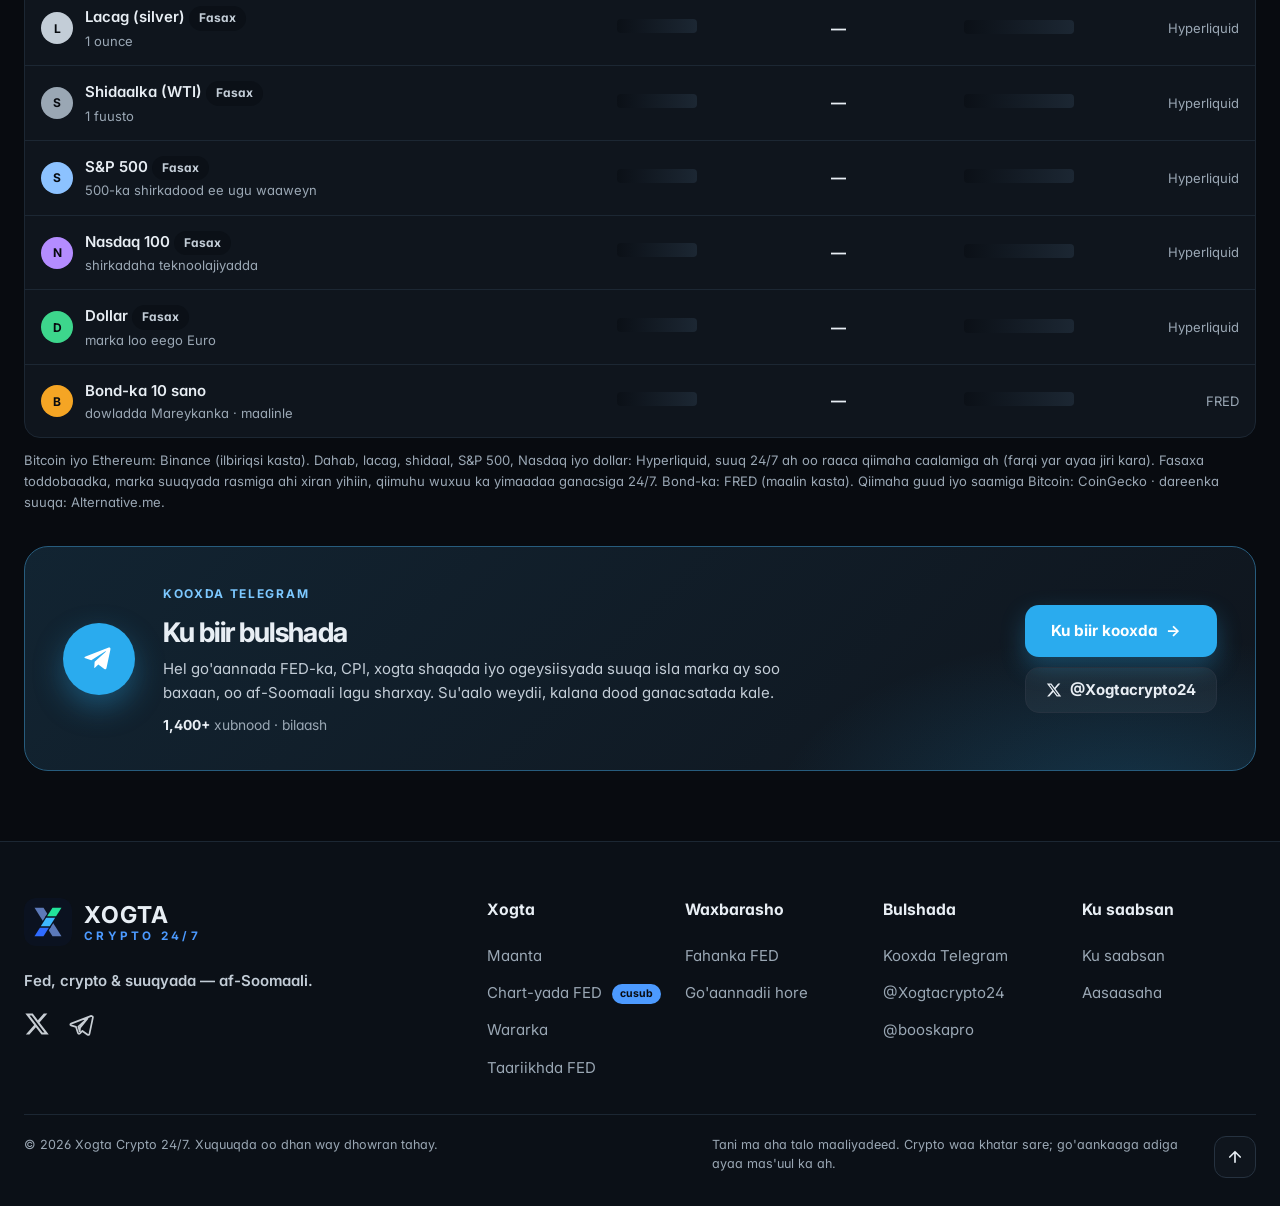
==== commit 43bc523b: "Add files via upload" ====
--- a/index.html
+++ b/index.html
@@ -71,6 +71,45 @@
         <div class="fh-tlh"><h2 class="h3" data-en="Upcoming data">Xogta soo socota</h2><span class="small muted" id="fh-tz"></span></div>
         <div class="fh-tl" id="fh-timeline"></div>
       </div>
+
+      <div class="cal-card card" id="kalandarka">
+        <div class="cal-top">
+          <div>
+            <h2 class="h3" style="margin:0" data-en="Economic calendar">Kalandarka dhaqaalaha</h2>
+            <p class="small muted" style="margin:4px 0 0" data-en="Every release that moves the market · official dates (BLS, BEA, Census, Fed, ISM)">Xog kasta oo suuqa dhaqaajisa · taariikhaha rasmiga ah (BLS, BEA, Census, Fed, ISM)</p>
+          </div>
+          <button type="button" class="cal-ftoggle" id="cal-ftoggle" aria-expanded="false"><svg width="16" height="16" viewBox="0 0 24 24" fill="none" stroke="currentColor" stroke-width="2" stroke-linecap="round" aria-hidden="true"><path d="M4 6h16M7 12h10M10 18h4"/></svg> <span data-en="Filter">Shaandhee</span> <b id="cal-fcount"></b></button>
+        </div>
+        <div class="cal-wrap">
+          <aside class="cal-side" id="cal-side">
+            <label class="cal-search"><svg width="15" height="15" viewBox="0 0 24 24" fill="none" stroke="currentColor" stroke-width="2.2" stroke-linecap="round" aria-hidden="true"><circle cx="11" cy="11" r="7"/><path d="m20 20-3.5-3.5"/></svg><input type="search" id="cal-q" placeholder="Raadi: CPI, NFP, PCE…" data-en-ph="Search: CPI, NFP, PCE…" autocomplete="off"></label>
+            <div class="cal-grp"><b data-en="When">Goorma</b>
+              <div class="cal-seg" id="cal-when">
+                <button type="button" data-w="week" data-en="Week">Toddobaad</button>
+                <button type="button" data-w="month" class="on" data-en="Month">Bil</button>
+                <button type="button" data-w="all" data-en="All">Dhammaan</button>
+              </div>
+            </div>
+            <div class="cal-grp"><b data-en="Market impact">Saameynta suuqa</b>
+              <label class="cal-chk"><input type="checkbox" data-lvl="3" checked><span class="cal-dots"><i class="on"></i><i class="on"></i><i class="on"></i></span><span data-en="Very high">Aad u sare</span><em id="cnt-l3"></em></label>
+              <label class="cal-chk"><input type="checkbox" data-lvl="2" checked><span class="cal-dots"><i class="on"></i><i class="on"></i><i></i></span><span data-en="High">Sare</span><em id="cnt-l2"></em></label>
+              <label class="cal-chk"><input type="checkbox" data-lvl="1" checked><span class="cal-dots"><i class="on"></i><i></i><i></i></span><span data-en="Medium">Dhexdhexaad</span><em id="cnt-l1"></em></label>
+            </div>
+            <div class="cal-grp"><b data-en="Category">Nooca xogta</b>
+              <label class="cal-chk"><input type="checkbox" data-kind="infl" checked><span class="cal-sw" style="background:#F2A93B"></span><span data-en="Inflation (CPI, PCE, PPI)">Sicir-barar (CPI, PCE, PPI)</span><em id="cnt-infl"></em></label>
+              <label class="cal-chk"><input type="checkbox" data-kind="jobs" checked><span class="cal-sw" style="background:#5B9DFF"></span><span data-en="Jobs (NFP, JOLTS, claims)">Shaqo (NFP, JOLTS, codsiyo)</span><em id="cnt-jobs"></em></label>
+              <label class="cal-chk"><input type="checkbox" data-kind="growth" checked><span class="cal-sw" style="background:#1FBF86"></span><span data-en="Growth (GDP, retail, ISM)">Koboc (GDP, tafaariiq, ISM)</span><em id="cnt-growth"></em></label>
+              <label class="cal-chk"><input type="checkbox" data-kind="fed" checked><span class="cal-sw" style="background:#D97706"></span><span data-en="Fed (FOMC, minutes, Beige Book)">FED (FOMC, minutes, Beige Book)</span><em id="cnt-fed"></em></label>
+            </div>
+            <button type="button" class="cal-reset" id="cal-reset" data-en="Reset filters">Dib u celi shaandhaynta</button>
+          </aside>
+          <div class="cal-main">
+            <div class="cal-sum small muted" id="cal-sum"></div>
+            <div class="cal-list" id="fh-cal"></div>
+          </div>
+        </div>
+      </div>
+
     </div>
     <p class="note" id="fed-updated"></p>
   </section>
--- a/style.css
+++ b/style.css
@@ -731,3 +731,59 @@
   .tl-ev.fomc i { left: -28px; top: 1px; }
   .tl-c, .tl-ev.t-up .tl-c, .tl-ev.t-dn .tl-c { position: static; width: auto; text-align: left; }
 }
+
+/* ---------- Kalandarka dhaqaalaha (filter dhinac) ---------- */
+.cal-card { margin-top: 16px; padding: 22px 24px; }
+.cal-top { display: flex; justify-content: space-between; align-items: flex-start; gap: 12px; }
+.cal-ftoggle { display: none; align-items: center; gap: 6px; padding: 9px 14px; border-radius: 12px; border: 1px solid var(--line-2); background: var(--card); color: var(--text); font: 600 .88rem Inter, sans-serif; cursor: pointer; flex: none; }
+.cal-ftoggle b { min-width: 18px; height: 18px; border-radius: 999px; background: var(--accent); color: var(--on-accent); font-size: .7rem; display: grid; place-items: center; padding: 0 5px; }
+.cal-ftoggle b:empty { display: none; }
+.cal-wrap { display: grid; grid-template-columns: 270px 1fr; gap: 24px; margin-top: 18px; align-items: start; }
+.cal-side { position: sticky; top: 84px; background: var(--card-2); border: 1px solid var(--line); border-radius: 16px; padding: 16px; display: flex; flex-direction: column; gap: 18px; }
+.cal-search { display: flex; align-items: center; gap: 8px; padding: 9px 12px; border-radius: 11px; border: 1px solid var(--line-2); background: var(--card); color: var(--muted); }
+.cal-search:focus-within { border-color: var(--accent); }
+.cal-search input { flex: 1; min-width: 0; border: 0; outline: 0; background: transparent; color: var(--text); font: 500 .9rem Inter, sans-serif; }
+.cal-grp > b { display: block; font-size: .72rem; text-transform: uppercase; letter-spacing: .1em; color: var(--muted); margin-bottom: 8px; }
+.cal-seg { display: grid; grid-template-columns: repeat(3, 1fr); gap: 4px; padding: 4px; border-radius: 11px; background: var(--card); border: 1px solid var(--line); }
+.cal-seg button { padding: 7px 4px; border-radius: 8px; border: 0; background: transparent; color: var(--muted); font: 600 .78rem Inter, sans-serif; cursor: pointer; }
+.cal-seg button.on { background: var(--accent); color: var(--on-accent); }
+.cal-chk { display: flex; align-items: center; gap: 9px; padding: 7px 8px; border-radius: 9px; cursor: pointer; font-size: .86rem; }
+.cal-chk:hover { background: var(--card); }
+.cal-chk input { width: 16px; height: 16px; accent-color: var(--accent); margin: 0; flex: none; }
+.cal-chk em { margin-left: auto; font-style: normal; font-size: .74rem; color: var(--muted); background: var(--card); border: 1px solid var(--line); border-radius: 999px; padding: 1px 8px; min-width: 26px; text-align: center; }
+.cal-sw { width: 10px; height: 10px; border-radius: 3px; flex: none; }
+.cal-reset { padding: 9px; border-radius: 11px; border: 1px dashed var(--line-2); background: transparent; color: var(--text-2); font: 600 .84rem Inter, sans-serif; cursor: pointer; }
+.cal-reset:hover { border-color: var(--accent); color: var(--accent); }
+.cal-main { min-width: 0; }
+.cal-sum { padding-bottom: 4px; }
+.cal-day { display: flex; align-items: center; gap: 8px; padding: 14px 0 6px; font-size: .76rem; text-transform: uppercase; letter-spacing: .08em; color: var(--muted); border-bottom: 1px solid var(--line); margin-bottom: 4px; }
+.cal-day b { font-weight: 700; }
+.cal-tag { font-size: .68rem; padding: 2px 8px; border-radius: 999px; background: var(--accent); color: var(--on-accent); letter-spacing: .04em; }
+.cal-row { position: relative; display: grid; grid-template-columns: 54px 1fr auto 100px; align-items: center; gap: 14px; padding: 10px 12px 10px 16px; border-radius: 12px; }
+.cal-row::before { content: ""; position: absolute; left: 4px; top: 10px; bottom: 10px; width: 3px; border-radius: 3px; background: var(--line-2); }
+.cal-row.k-infl::before { background: #F2A93B; } .cal-row.k-jobs::before { background: #5B9DFF; } .cal-row.k-growth::before { background: #1FBF86; } .cal-row.k-fed::before { background: #D97706; }
+.cal-row:hover { background: var(--card-2); }
+.cal-row.lvl3 { background: color-mix(in srgb, #D97706 7%, transparent); }
+.cal-time { font-weight: 700; color: var(--text-2); }
+.cal-name { min-width: 0; }
+.cal-name b { display: block; font-weight: 600; font-size: .93rem; }
+.cal-name em { display: block; font-style: normal; font-size: .74rem; color: var(--muted); margin-top: 1px; }
+.cal-name em a { color: var(--muted); }
+.cal-dots { display: inline-flex; gap: 3px; flex: none; }
+.cal-dots i { width: 7px; height: 7px; border-radius: 50%; background: var(--line-2); }
+.cal-dots i.on { background: #D97706; }
+.cal-left { text-align: right; font-size: .82rem; font-weight: 700; color: var(--up); white-space: nowrap; }
+.cal-empty { display: flex; flex-direction: column; gap: 4px; align-items: center; text-align: center; padding: 36px 10px; color: var(--muted); }
+.cal-empty b { color: var(--text); }
+@media (max-width: 900px) {
+  .cal-ftoggle { display: inline-flex; }
+  .cal-wrap { grid-template-columns: 1fr; gap: 12px; }
+  .cal-side { display: none; position: static; }
+  .cal-side.open { display: flex; }
+}
+@media (max-width: 760px) {
+  .cal-card { padding: 18px 16px; }
+  .cal-row { grid-template-columns: 44px 1fr auto; gap: 10px; padding: 10px 8px 10px 14px; }
+  .cal-left { grid-column: 2 / -1; text-align: left; font-size: .76rem; margin-top: -4px; }
+  .cal-name b { font-size: .88rem; }
+}
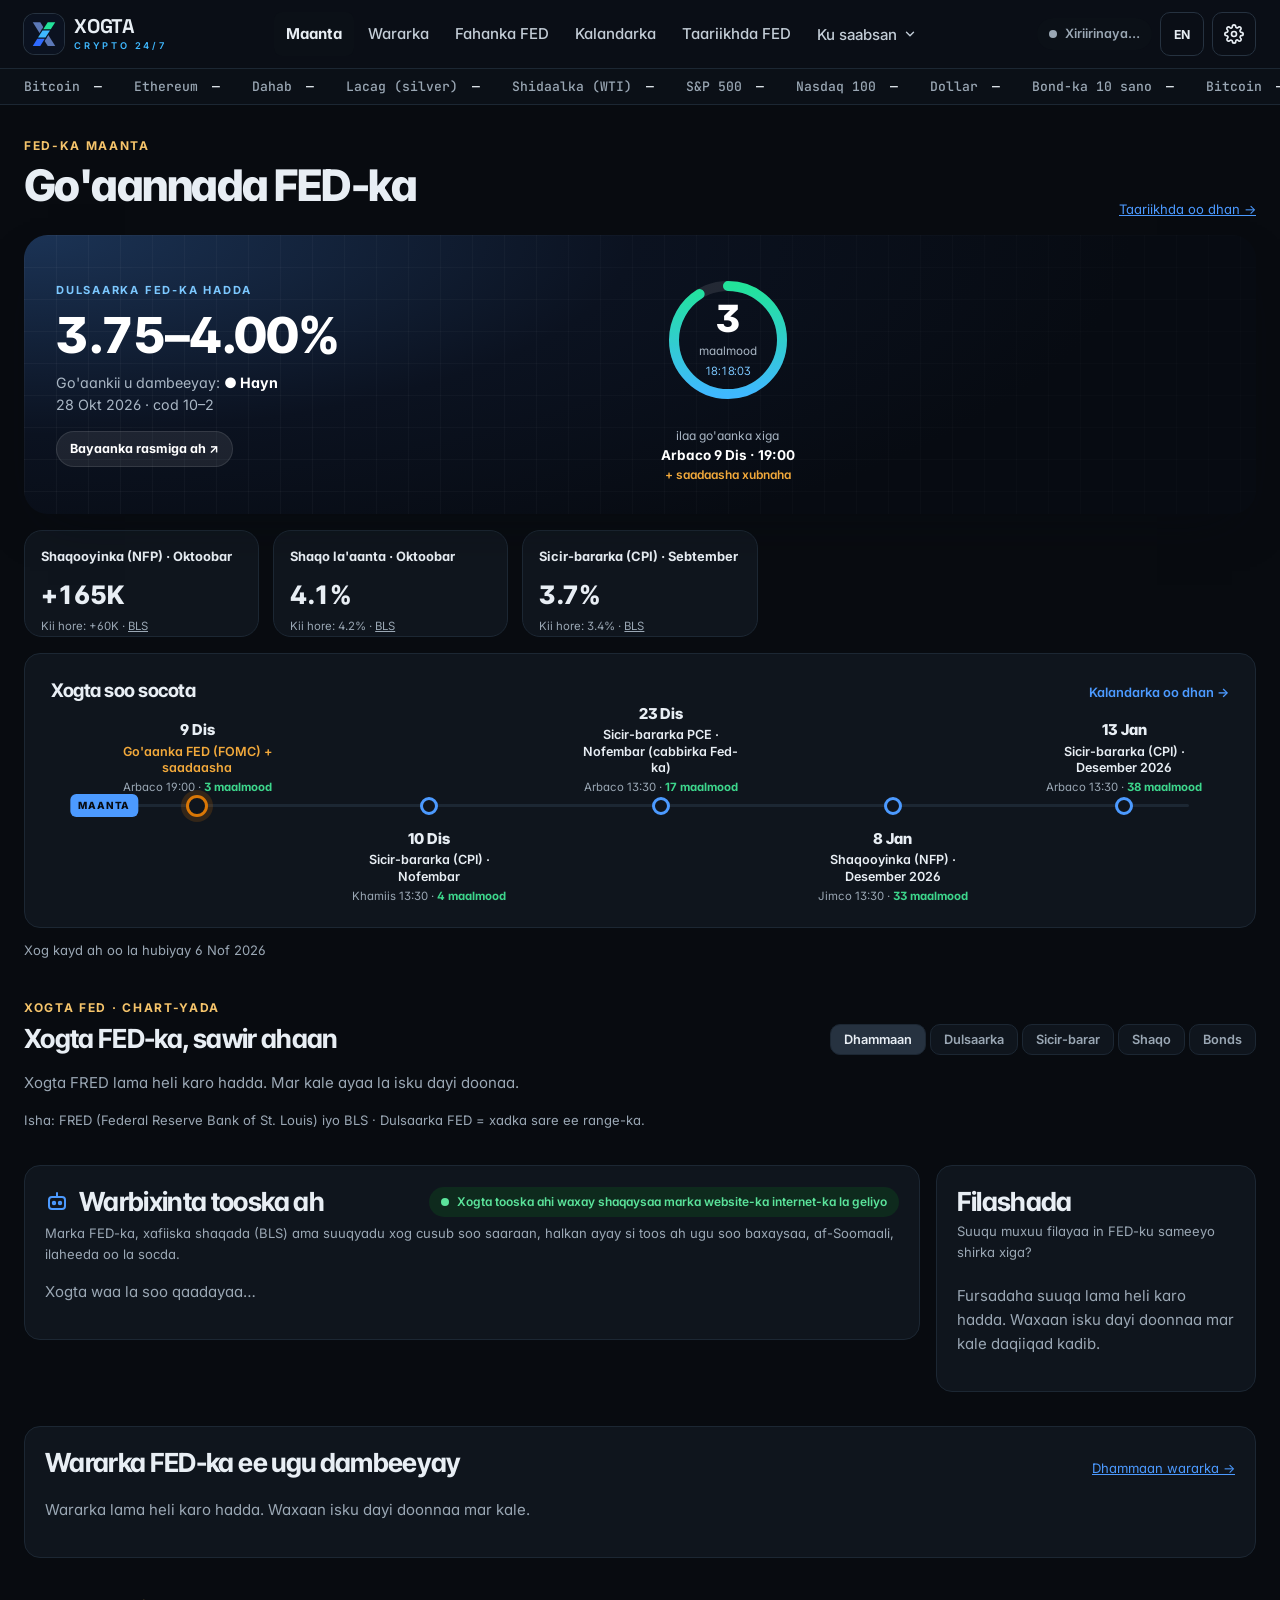
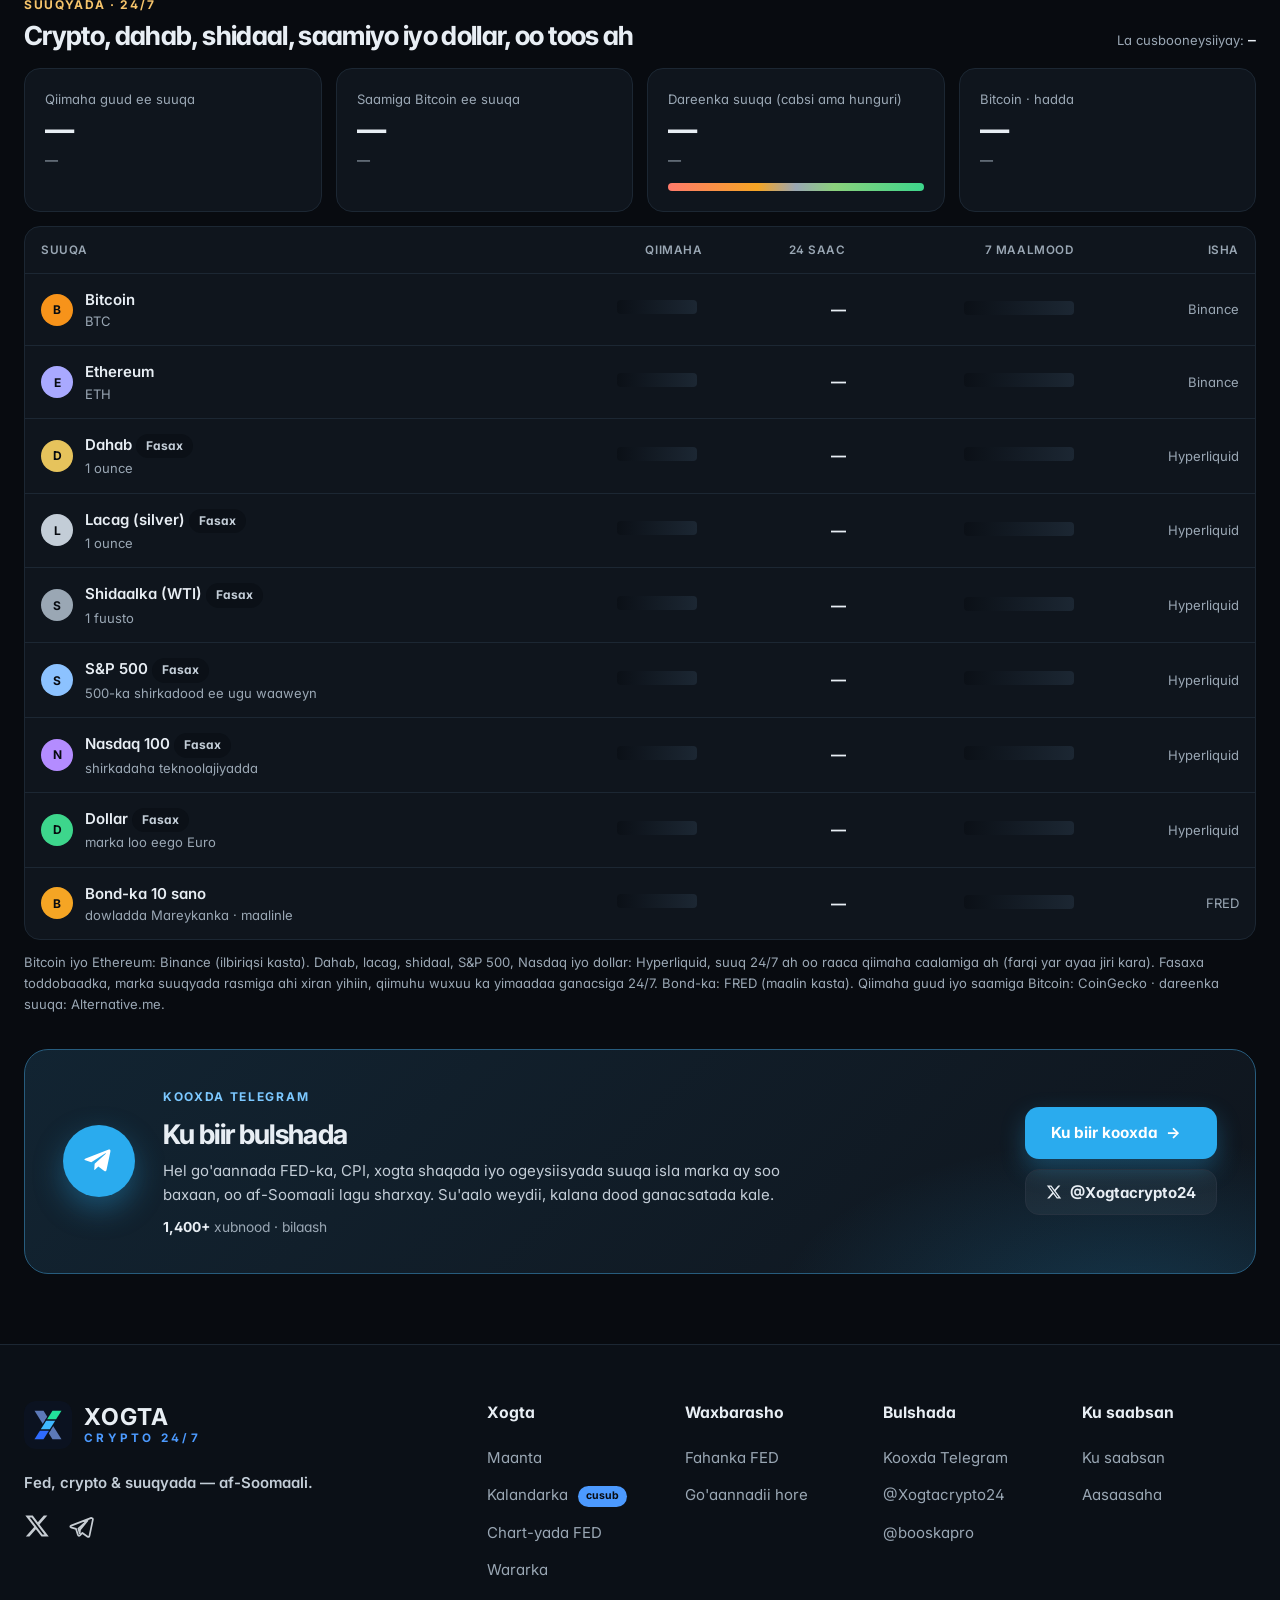
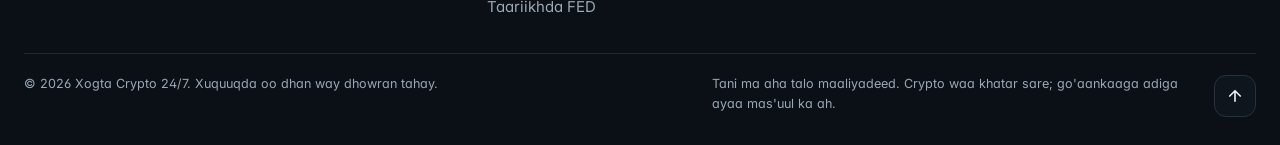
==== commit 5c66b280: "Add files via upload" ====
--- a/index.html
+++ b/index.html
@@ -68,46 +68,8 @@
       <div class="fh-cards" id="fh-cards"></div>
 
       <div class="fh-tlw card">
-        <div class="fh-tlh"><h2 class="h3" data-en="Upcoming data">Xogta soo socota</h2><span class="small muted" id="fh-tz"></span></div>
+        <div class="fh-tlh"><h2 class="h3" data-en="Upcoming data">Xogta soo socota</h2><a class="fh-callink" href="kalandarka.html" data-en="Full economic calendar →">Kalandarka oo dhan →</a></div>
         <div class="fh-tl" id="fh-timeline"></div>
-      </div>
-
-      <div class="cal-card card" id="kalandarka">
-        <div class="cal-top">
-          <div>
-            <h2 class="h3" style="margin:0" data-en="Economic calendar">Kalandarka dhaqaalaha</h2>
-            <p class="small muted" style="margin:4px 0 0" data-en="Every release that moves the market · official dates (BLS, BEA, Census, Fed, ISM)">Xog kasta oo suuqa dhaqaajisa · taariikhaha rasmiga ah (BLS, BEA, Census, Fed, ISM)</p>
-          </div>
-          <button type="button" class="cal-ftoggle" id="cal-ftoggle" aria-expanded="false"><svg width="16" height="16" viewBox="0 0 24 24" fill="none" stroke="currentColor" stroke-width="2" stroke-linecap="round" aria-hidden="true"><path d="M4 6h16M7 12h10M10 18h4"/></svg> <span data-en="Filter">Shaandhee</span> <b id="cal-fcount"></b></button>
-        </div>
-        <div class="cal-wrap">
-          <aside class="cal-side" id="cal-side">
-            <label class="cal-search"><svg width="15" height="15" viewBox="0 0 24 24" fill="none" stroke="currentColor" stroke-width="2.2" stroke-linecap="round" aria-hidden="true"><circle cx="11" cy="11" r="7"/><path d="m20 20-3.5-3.5"/></svg><input type="search" id="cal-q" placeholder="Raadi: CPI, NFP, PCE…" data-en-ph="Search: CPI, NFP, PCE…" autocomplete="off"></label>
-            <div class="cal-grp"><b data-en="When">Goorma</b>
-              <div class="cal-seg" id="cal-when">
-                <button type="button" data-w="week" data-en="Week">Toddobaad</button>
-                <button type="button" data-w="month" class="on" data-en="Month">Bil</button>
-                <button type="button" data-w="all" data-en="All">Dhammaan</button>
-              </div>
-            </div>
-            <div class="cal-grp"><b data-en="Market impact">Saameynta suuqa</b>
-              <label class="cal-chk"><input type="checkbox" data-lvl="3" checked><span class="cal-dots"><i class="on"></i><i class="on"></i><i class="on"></i></span><span data-en="Very high">Aad u sare</span><em id="cnt-l3"></em></label>
-              <label class="cal-chk"><input type="checkbox" data-lvl="2" checked><span class="cal-dots"><i class="on"></i><i class="on"></i><i></i></span><span data-en="High">Sare</span><em id="cnt-l2"></em></label>
-              <label class="cal-chk"><input type="checkbox" data-lvl="1" checked><span class="cal-dots"><i class="on"></i><i></i><i></i></span><span data-en="Medium">Dhexdhexaad</span><em id="cnt-l1"></em></label>
-            </div>
-            <div class="cal-grp"><b data-en="Category">Nooca xogta</b>
-              <label class="cal-chk"><input type="checkbox" data-kind="infl" checked><span class="cal-sw" style="background:#F2A93B"></span><span data-en="Inflation (CPI, PCE, PPI)">Sicir-barar (CPI, PCE, PPI)</span><em id="cnt-infl"></em></label>
-              <label class="cal-chk"><input type="checkbox" data-kind="jobs" checked><span class="cal-sw" style="background:#5B9DFF"></span><span data-en="Jobs (NFP, JOLTS, claims)">Shaqo (NFP, JOLTS, codsiyo)</span><em id="cnt-jobs"></em></label>
-              <label class="cal-chk"><input type="checkbox" data-kind="growth" checked><span class="cal-sw" style="background:#1FBF86"></span><span data-en="Growth (GDP, retail, ISM)">Koboc (GDP, tafaariiq, ISM)</span><em id="cnt-growth"></em></label>
-              <label class="cal-chk"><input type="checkbox" data-kind="fed" checked><span class="cal-sw" style="background:#D97706"></span><span data-en="Fed (FOMC, minutes, Beige Book)">FED (FOMC, minutes, Beige Book)</span><em id="cnt-fed"></em></label>
-            </div>
-            <button type="button" class="cal-reset" id="cal-reset" data-en="Reset filters">Dib u celi shaandhaynta</button>
-          </aside>
-          <div class="cal-main">
-            <div class="cal-sum small muted" id="cal-sum"></div>
-            <div class="cal-list" id="fh-cal"></div>
-          </div>
-        </div>
       </div>
 
     </div>
--- a/style.css
+++ b/style.css
@@ -787,3 +787,80 @@
   .cal-left { grid-column: 2 / -1; text-align: left; font-size: .76rem; margin-top: -4px; }
   .cal-name b { font-size: .88rem; }
 }
+
+/* ---------- Bogga Kalandarka ---------- */
+.fh-callink { font-size: .86rem; font-weight: 600; color: var(--accent-ink); text-decoration: none; }
+.fh-callink:hover { text-decoration: underline; }
+.kal-hero-sec { padding-bottom: 8px; }
+.kal-hero {
+  position: relative; overflow: hidden; border-radius: 26px; padding: 40px 40px; color: #E8EEF4;
+  display: grid; grid-template-columns: 1.15fr 1fr; gap: 36px; align-items: center;
+  background: radial-gradient(70% 120% at 0% 0%, #1D3A63 0%, #0B1220 55%, #070B12 100%);
+  box-shadow: 0 30px 60px -30px rgba(7, 11, 18, .6);
+}
+.kal-hero::before { content: ""; position: absolute; inset: 0; pointer-events: none;
+  background-image: linear-gradient(rgba(255,255,255,.04) 1px, transparent 1px), linear-gradient(90deg, rgba(255,255,255,.04) 1px, transparent 1px);
+  background-size: 36px 36px; mask-image: radial-gradient(80% 90% at 20% 30%, #000 0%, transparent 85%); }
+.kal-hero::after { content: ""; position: absolute; width: 420px; height: 420px; right: -120px; top: -160px; border-radius: 50%;
+  background: radial-gradient(circle, rgba(63,184,255,.22) 0%, transparent 65%); pointer-events: none; }
+.kal-hero > * { position: relative; min-width: 0; }
+.kh-eb { font-size: .74rem; letter-spacing: .18em; font-weight: 700; color: #7CC8FF; }
+.kh-title { font-family: var(--font-display); font-size: clamp(2rem, 4.4vw, 3.3rem); line-height: 1.04; letter-spacing: -.04em; font-weight: 800; margin: 14px 0 14px; color: #fff; }
+.kh-lead { color: #A9B6C4; font-size: 1.02rem; line-height: 1.6; margin: 0; max-width: 52ch; }
+.kh-chips { display: flex; gap: 10px; flex-wrap: wrap; margin-top: 22px; }
+.kh-chip { padding: 10px 16px; border-radius: 12px; font-weight: 700; font-size: .9rem; text-decoration: none; color: #fff; border: 1px solid rgba(255,255,255,.14); background: rgba(255,255,255,.06); }
+.kh-chip.on { background: #fff; color: #0B1220; border-color: #fff; }
+.kh-chip:hover { transform: translateY(-1px); }
+.kh-next { background: rgba(255,255,255,.05); border: 1px solid rgba(255,255,255,.1); border-radius: 20px; padding: 24px; backdrop-filter: blur(6px); }
+.kh-nl { display: flex; align-items: center; gap: 8px; font-size: .7rem; letter-spacing: .14em; font-weight: 700; color: #A9B6C4; }
+.kh-pulse { width: 8px; height: 8px; border-radius: 50%; background: #22E39A; box-shadow: 0 0 0 0 rgba(34,227,154,.6); animation: khp 1.8s infinite; }
+@keyframes khp { 0% { box-shadow: 0 0 0 0 rgba(34,227,154,.55); } 70% { box-shadow: 0 0 0 10px rgba(34,227,154,0); } 100% { box-shadow: 0 0 0 0 rgba(34,227,154,0); } }
+.kh-kind { display: inline-block; margin-top: 14px; font-size: .72rem; font-weight: 800; letter-spacing: .06em; text-transform: uppercase; color: #0B1220; padding: 4px 10px; border-radius: 999px; }
+.kh-name { font-family: var(--font-display); font-size: 1.5rem; font-weight: 800; letter-spacing: -.02em; line-height: 1.2; margin: 10px 0 4px; color: #fff; }
+.kh-when { margin: 0; color: #A9B6C4; font-size: .95rem; }
+.kh-cd { display: grid; grid-template-columns: repeat(4, 1fr); gap: 8px; margin-top: 18px; }
+.kh-cd div { text-align: center; padding: 12px 0; border-radius: 14px; background: rgba(255,255,255,.06); border: 1px solid rgba(255,255,255,.08); }
+.kh-cd b { display: block; font-size: 1.9rem; font-weight: 800; color: #fff; line-height: 1; }
+.kh-cd span { font-size: .72rem; color: #A9B6C4; }
+.kh-src { display: inline-block; margin-top: 14px; font-size: .82rem; color: #7CC8FF; text-decoration: none; }
+.ks-row { display: grid; grid-template-columns: repeat(5, 1fr); gap: 12px; margin-top: 16px; }
+.ks { background: var(--card); border: 1px solid var(--line); border-radius: 16px; padding: 16px 18px; }
+.ks b { display: block; font-family: var(--font-display); font-size: 1.7rem; font-weight: 800; letter-spacing: -.02em; line-height: 1.1; }
+.ks span { font-size: .78rem; color: var(--muted); }
+.kw-wrap { margin-top: 16px; }
+.kw-head { display: flex; justify-content: space-between; align-items: baseline; gap: 10px; margin-bottom: 10px; flex-wrap: wrap; }
+.kw-head b { font-family: var(--font-display); font-size: 1.05rem; letter-spacing: -.01em; }
+.kw { display: grid; grid-template-columns: repeat(7, 1fr); gap: 10px; }
+.kw-day { display: flex; flex-direction: column; align-items: flex-start; gap: 4px; padding: 14px; border-radius: 16px; border: 1px solid var(--line); background: var(--card); color: var(--text); cursor: pointer; text-align: left; font: inherit; transition: transform .15s, border-color .15s; }
+.kw-day:hover { transform: translateY(-2px); border-color: var(--accent); }
+.kw-day span { font-size: .72rem; text-transform: uppercase; letter-spacing: .08em; color: var(--muted); font-weight: 700; }
+.kw-day > b { font-size: 1.6rem; font-weight: 800; line-height: 1; }
+.kw-day small { font-size: .74rem; color: var(--muted); }
+.kw-dots { display: flex; gap: 3px; min-height: 8px; }
+.kw-dots i { width: 8px; height: 8px; border-radius: 50%; }
+.kw-day.today { border-color: var(--accent); }
+.kw-day.today span { color: var(--accent-ink); }
+.kw-day.hot { background: color-mix(in srgb, #D97706 8%, var(--card)); border-color: color-mix(in srgb, #D97706 40%, var(--line)); }
+.kw-day.empty { opacity: .6; }
+.kw-day.on { outline: 2px solid var(--accent); outline-offset: 1px; }
+.cal-sum b { color: var(--text); font-size: 1.05rem; }
+.cal-sum { font-size: .9rem; color: var(--muted); display: flex; align-items: center; gap: 8px; flex-wrap: wrap; }
+.cal-clear { border: 1px solid var(--line-2); background: var(--card-2); color: var(--text); border-radius: 999px; padding: 3px 10px; font: 600 .76rem Inter, sans-serif; cursor: pointer; }
+@media (max-width: 1000px) {
+  .kal-hero { grid-template-columns: 1fr; padding: 30px 26px; gap: 24px; }
+  .ks-row { grid-template-columns: repeat(3, 1fr); }
+  .kw { grid-template-columns: repeat(7, minmax(92px, 1fr)); overflow-x: auto; padding-bottom: 4px; }
+}
+@media (max-width: 760px) {
+  .kal-hero { padding: 24px 18px; border-radius: 22px; }
+  .kh-name { font-size: 1.25rem; }
+  .kh-cd { gap: 6px; }
+  .kh-cd b { font-size: 1.4rem; }
+  .kh-cd span { font-size: .62rem; }
+  .kh-next { padding: 18px; }
+  .ks-row { grid-template-columns: repeat(2, 1fr); gap: 10px; }
+  .ks:last-child { grid-column: 1 / -1; }
+  .ks b { font-size: 1.4rem; }
+  .kw { display: flex; overflow-x: auto; scroll-snap-type: x mandatory; gap: 8px; }
+  .kw-day { flex: 0 0 104px; scroll-snap-align: start; }
+}
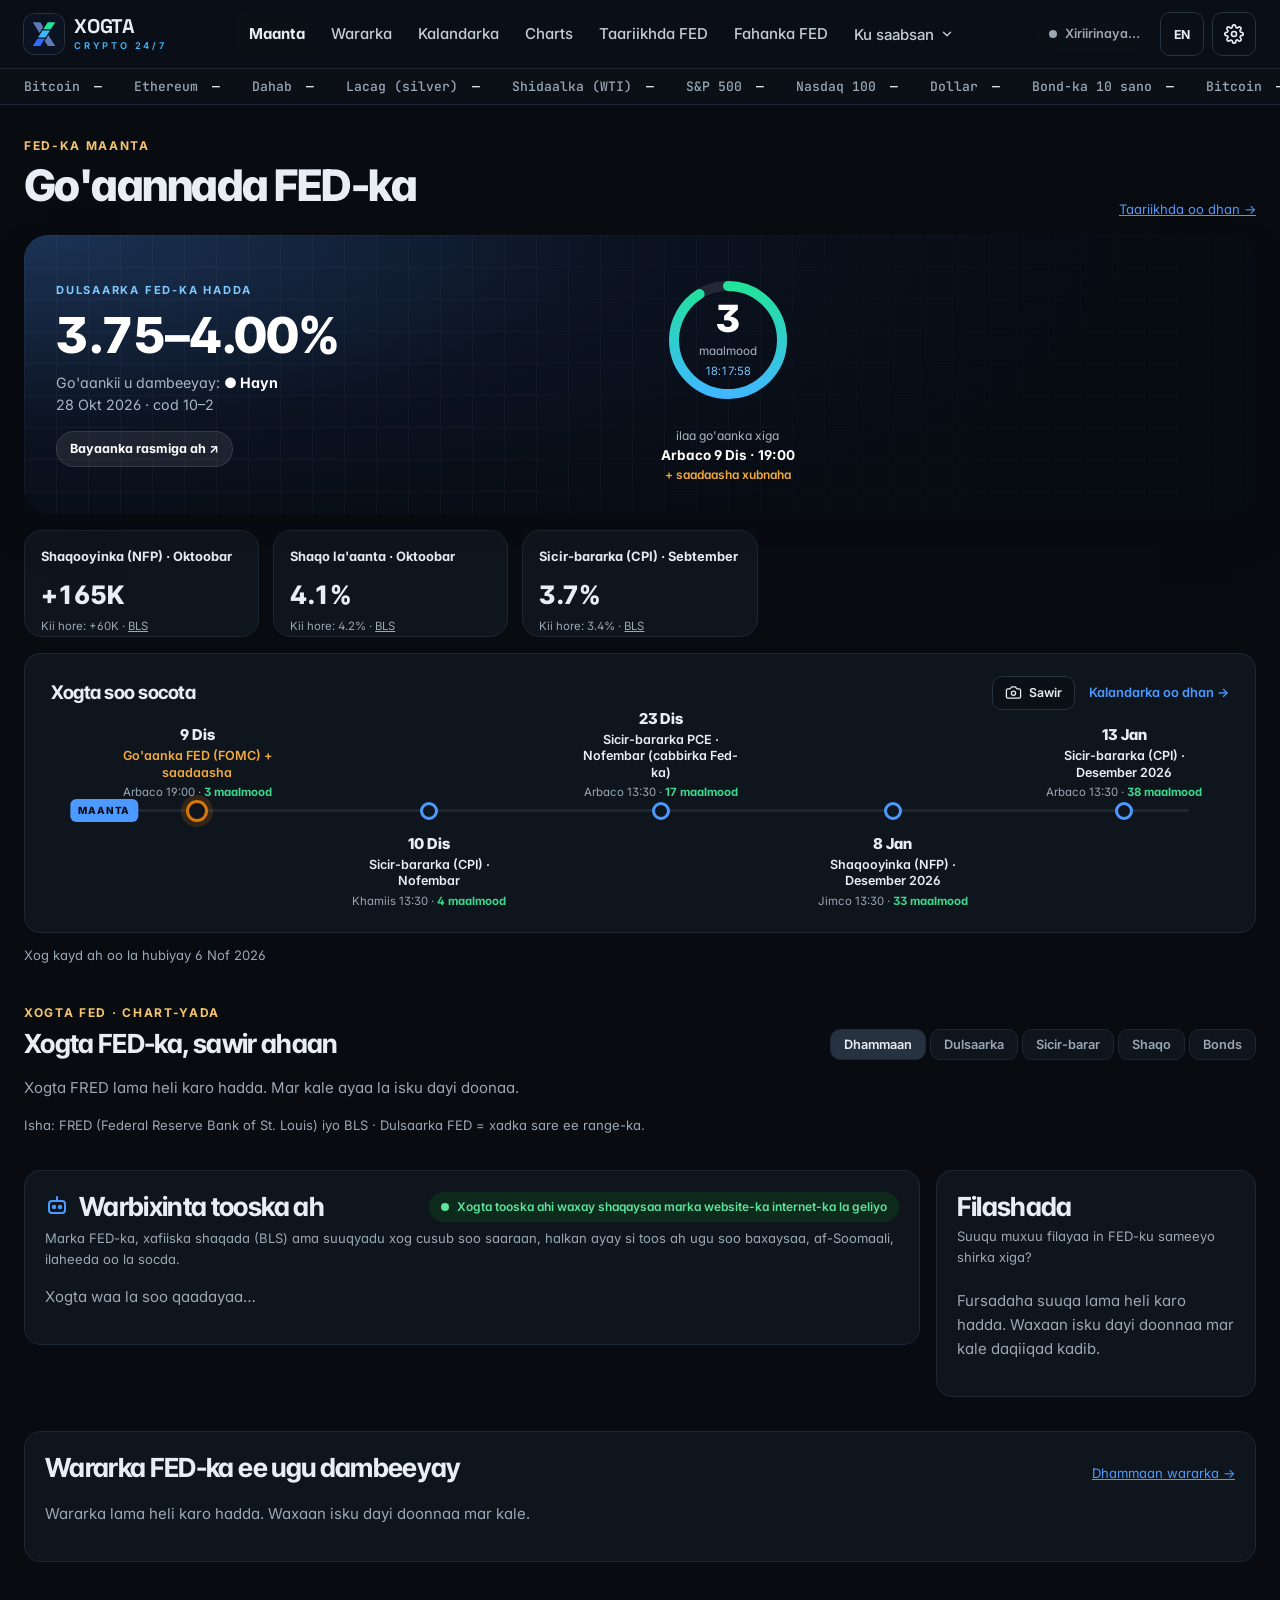
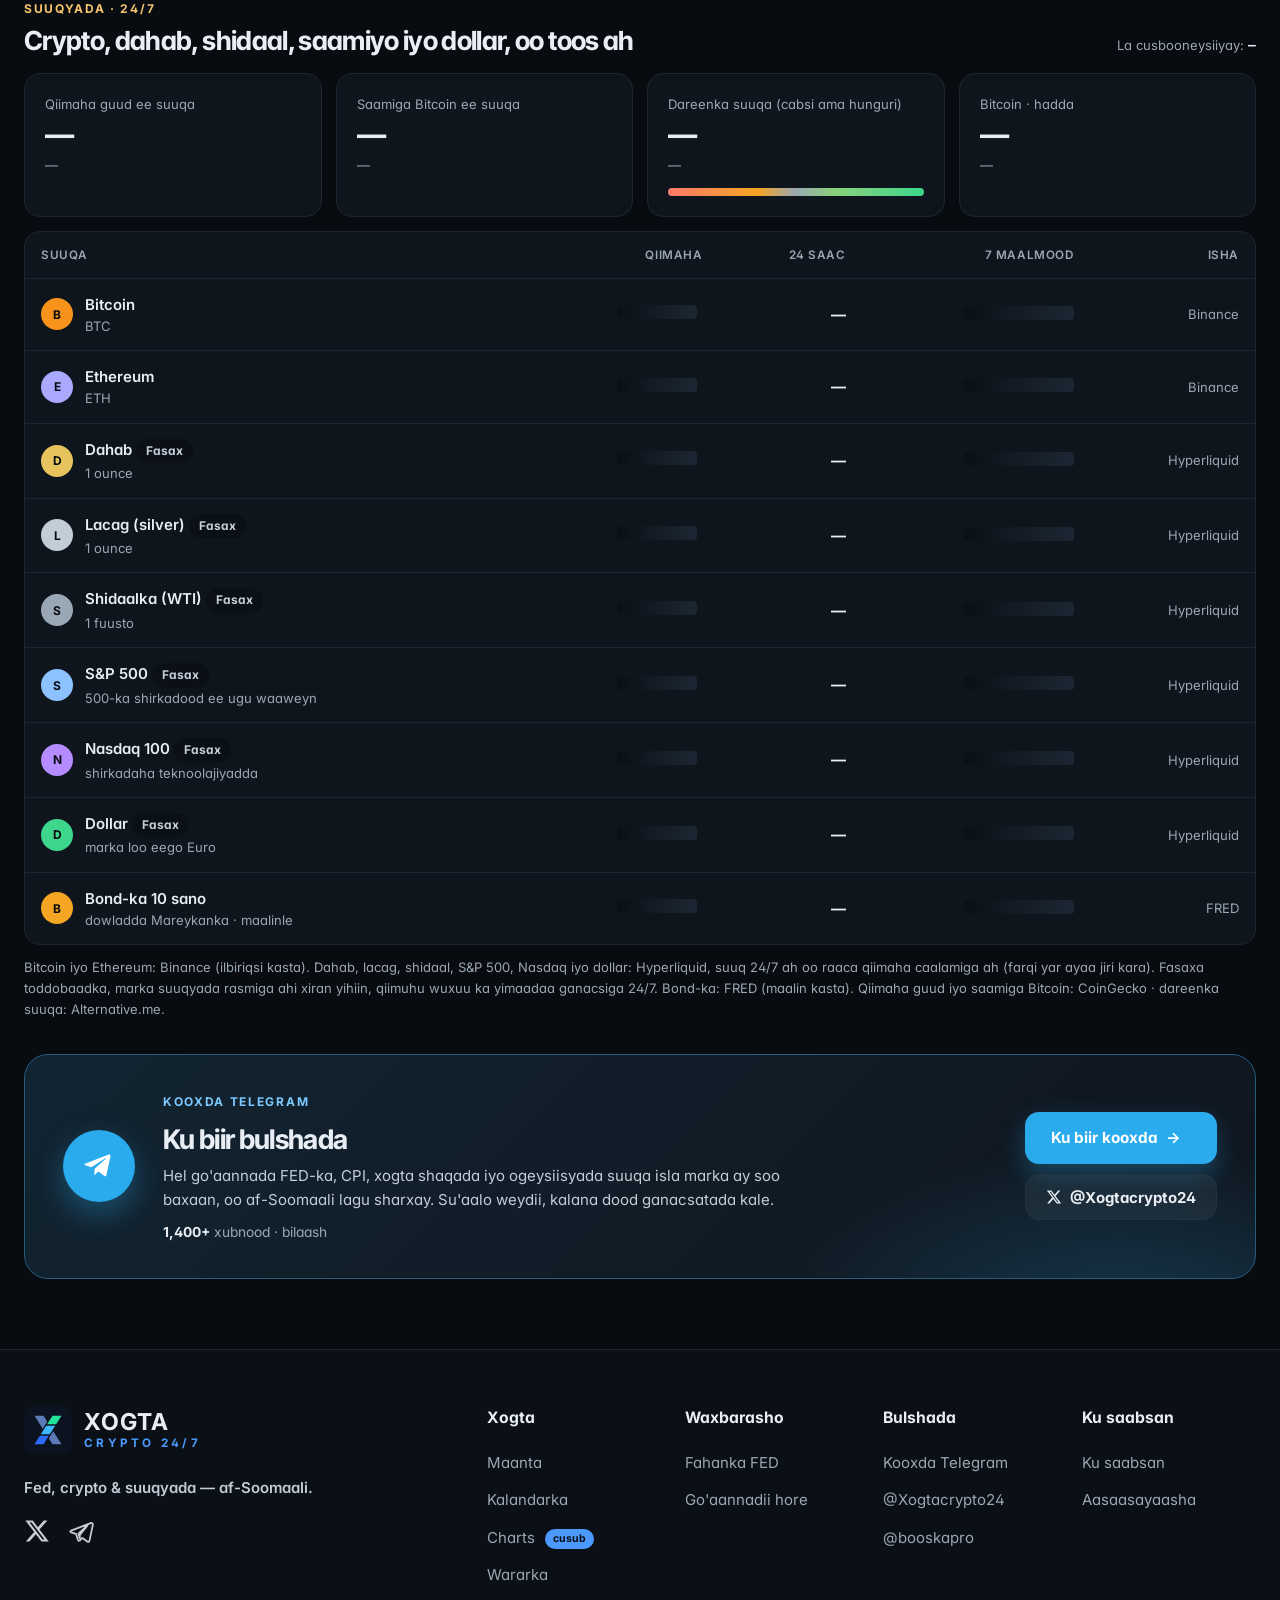
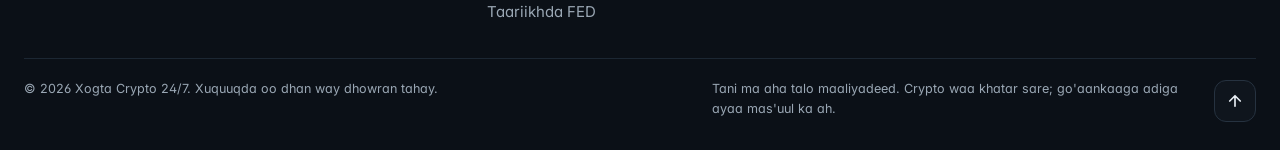
==== commit e0cbb395: "Add files via upload" ====
--- a/index.html
+++ b/index.html
@@ -68,7 +68,7 @@
       <div class="fh-cards" id="fh-cards"></div>
 
       <div class="fh-tlw card">
-        <div class="fh-tlh"><h2 class="h3" data-en="Upcoming data">Xogta soo socota</h2><a class="fh-callink" href="kalandarka.html" data-en="Full economic calendar →">Kalandarka oo dhan →</a></div>
+        <div class="fh-tlh"><h2 class="h3" data-en="Upcoming data">Xogta soo socota</h2><div class="fh-tla"><div class="kh-act fh-act" id="fh-act"></div><a class="fh-callink" href="kalandarka.html" data-en="Full economic calendar →">Kalandarka oo dhan →</a></div></div>
         <div class="fh-tl" id="fh-timeline"></div>
       </div>
 
@@ -192,6 +192,7 @@
 <script src="home.js"></script>
 <script src="fed-hero.js"></script>
 <script src="fed-charts.js"></script>
+<script src="kal-share.js"></script>
 <script src="live-feed.js"></script>
 <script>
 document.addEventListener("DOMContentLoaded", function () {
--- a/style.css
+++ b/style.css
@@ -487,7 +487,7 @@
   .brand-wm em { font-size: .55rem; letter-spacing: .26em; }
 
   /* qoraalka */
-  h1, .h1 { font-size: 1.65rem !important; line-height: 1.2 !important; letter-spacing: -.02em; }
+  h1:not(.ab2-title), .h1 { font-size: 1.65rem !important; line-height: 1.2 !important; letter-spacing: -.02em; }
   .h2 { font-size: 1.3rem; }
   .lead { font-size: 1rem; }
   .section { padding-top: 22px; padding-bottom: 6px; }
@@ -744,7 +744,7 @@
 .cal-search:focus-within { border-color: var(--accent); }
 .cal-search input { flex: 1; min-width: 0; border: 0; outline: 0; background: transparent; color: var(--text); font: 500 .9rem Inter, sans-serif; }
 .cal-grp > b { display: block; font-size: .72rem; text-transform: uppercase; letter-spacing: .1em; color: var(--muted); margin-bottom: 8px; }
-.cal-seg { display: grid; grid-template-columns: repeat(3, 1fr); gap: 4px; padding: 4px; border-radius: 11px; background: var(--card); border: 1px solid var(--line); }
+.cal-seg { display: grid; grid-template-columns: repeat(2, 1fr); gap: 4px; padding: 4px; border-radius: 11px; background: var(--card); border: 1px solid var(--line); }
 .cal-seg button { padding: 7px 4px; border-radius: 8px; border: 0; background: transparent; color: var(--muted); font: 600 .78rem Inter, sans-serif; cursor: pointer; }
 .cal-seg button.on { background: var(--accent); color: var(--on-accent); }
 .cal-chk { display: flex; align-items: center; gap: 9px; padding: 7px 8px; border-radius: 9px; cursor: pointer; font-size: .86rem; }
@@ -864,3 +864,187 @@
   .kw { display: flex; overflow-x: auto; scroll-snap-type: x mandatory; gap: 8px; }
   .kw-day { flex: 0 0 104px; scroll-snap-align: start; }
 }
+
+.kw-head > div:first-child { display: flex; flex-direction: column; gap: 2px; }
+.kw-hint { font-size: .78rem; }
+.kw-nav { display: flex; align-items: center; gap: 6px; }
+.kw-btn { width: 38px; height: 38px; border-radius: 12px; border: 1px solid var(--line-2); background: var(--card); color: var(--text); display: grid; place-items: center; cursor: pointer; transition: border-color .15s, color .15s; }
+.kw-btn:hover:not(:disabled) { border-color: var(--accent); color: var(--accent); }
+.kw-btn:disabled { opacity: .35; cursor: default; }
+.kw-today { height: 38px; padding: 0 14px; border-radius: 12px; border: 1px solid var(--accent); background: color-mix(in srgb, var(--accent) 12%, transparent); color: var(--accent-ink); font: 700 .84rem Inter, sans-serif; cursor: pointer; }
+.kw-today[hidden] { display: none; }
+.kw-mo { font-style: normal; font-size: .7rem; color: var(--muted); margin-top: -2px; }
+.kw-day.past { opacity: .55; }
+.kw.slide-l { animation: kwl .28s ease; } .kw.slide-r { animation: kwr .28s ease; }
+@keyframes kwl { from { opacity: 0; transform: translateX(24px); } to { opacity: 1; transform: none; } }
+@keyframes kwr { from { opacity: 0; transform: translateX(-24px); } to { opacity: 1; transform: none; } }
+@media (max-width: 760px) { .kw-head { align-items: center; } .kw-hint { display: none; } }
+
+.cal-res { display: inline-block; font-size: .78rem; font-weight: 700; padding: 3px 9px; border-radius: 999px; white-space: nowrap; }
+.cal-res.up { color: var(--up); background: color-mix(in srgb, var(--up) 12%, transparent); }
+.cal-res.down { color: var(--down); background: color-mix(in srgb, var(--down) 12%, transparent); }
+.cal-res.flat { color: var(--text-2); background: var(--card); border: 1px solid var(--line); }
+.cal-row { grid-template-columns: 54px 1fr auto minmax(100px, auto); }
+@media (max-width: 760px) { .cal-row { grid-template-columns: 44px 1fr auto; } }
+
+/* ---------- Ku saabsan (qaabka Sonic + Coinbase) ---------- */
+.ab2-hero { padding: 64px 0 40px; }
+.ab2 .ab2-title { font-family: var(--font-display); font-size: clamp(3.2rem, 9vw, 6.4rem); font-weight: 600; letter-spacing: -.05em; line-height: .95; margin: 0; }
+.ab2-lead { margin: 22px 0 0; max-width: 34ch; font-size: clamp(1.15rem, 2.2vw, 1.45rem); line-height: 1.55; color: var(--text-2); }
+.ab2-row { display: grid; grid-template-columns: 280px 1fr; gap: 48px; padding: 52px 0; border-top: 1px solid var(--line); }
+.ab2-h { margin: 0; font-family: var(--font-display); font-size: clamp(1.8rem, 3.2vw, 2.3rem); font-weight: 700; letter-spacing: -.03em; line-height: 1.1; }
+.ab2-h span { color: var(--muted); font-weight: 600; }
+.ab2-p { margin: 0; max-width: 64ch; font-size: 1.05rem; line-height: 1.75; color: var(--text-2); }
+.ab2-stat { display: flex; align-items: center; gap: 22px; margin: 20px 0 0; padding: 26px 40px; border-radius: 20px; border: 1px solid var(--line-2); background: var(--card); color: var(--text); text-decoration: none; box-shadow: 0 10px 30px -18px rgba(0,0,0,.35); transition: border-color .2s; }
+.ab2-stat:hover { border-color: var(--accent); }
+.ab2-num { font-family: var(--font-display); font-size: clamp(2.6rem, 6vw, 4rem); font-weight: 500; letter-spacing: -.04em; line-height: 1; }
+.ab2-st { font-size: 1.05rem; line-height: 1.35; color: var(--text-2); }
+.ab2-ic { margin-left: auto; width: 60px; height: 60px; border-radius: 50%; display: grid; place-items: center; background: var(--card-2); color: #229ED9; box-shadow: 0 8px 20px -8px rgba(0,0,0,.35); flex: none; }
+.ab2-team { padding: 90px 0 80px; scroll-margin-top: 20px; }
+.ab2-tt { margin: 0 0 36px; font-family: var(--font-display); font-size: clamp(2.2rem, 5vw, 3.6rem); font-weight: 600; letter-spacing: -.045em; line-height: 1; }
+.ab2-grid { display: grid; grid-template-columns: repeat(3, minmax(0, 1fr)); gap: 18px 18px; }
+.ex { min-width: 0; }
+.ex-ph { aspect-ratio: 4 / 5; border-radius: 26px; overflow: hidden; background: var(--card-2); display: grid; place-items: center; font: 700 5rem var(--font-display); color: var(--accent); }
+.ex-ph img { width: 100%; height: 100%; object-fit: cover; transition: transform .5s; }
+.ex:hover .ex-ph img { transform: scale(1.03); }
+.ex-nm { margin: 22px 0 0; padding-bottom: 20px; border-bottom: 1px solid var(--line-2); font-size: 1.2rem; font-weight: 700; letter-spacing: -.01em; }
+.ex-rl { margin: 18px 0 0; font-size: 1rem; color: var(--text-2); }
+.ex-x { display: inline-flex; align-items: center; gap: 8px; margin-top: 14px; color: var(--text); text-decoration: none; font-weight: 600; font-size: .9rem; }
+.ex-x:hover { color: var(--accent); }
+@media (max-width: 900px) { .ab2-grid { grid-template-columns: repeat(2, minmax(0, 1fr)); } }
+@media (max-width: 760px) {
+  .ab2-hero { padding: 36px 0 24px; }
+  .ab2-row { grid-template-columns: 1fr; gap: 14px; padding: 34px 0; }
+  .ab2-stat { padding: 20px 20px; gap: 14px; }
+  .ab2-ic { width: 48px; height: 48px; }
+  .ab2-st { font-size: .92rem; }
+  .ab2-team { padding: 56px 0 50px; }
+  .ab2-tt { margin-bottom: 24px; }
+  .ab2-grid { gap: 14px 12px; }
+  .ex-ph { border-radius: 18px; }
+  .ex-nm { font-size: 1rem; margin-top: 14px; padding-bottom: 12px; }
+  .ex-rl { font-size: .84rem; margin-top: 12px; }
+  .ex-x { font-size: .74rem; }
+  .ex-x span { overflow: hidden; text-overflow: ellipsis; white-space: nowrap; }
+}
+.ab2-teamlink { display: flex; align-items: center; justify-content: space-between; gap: 18px; margin: 18px 0 90px; padding: 26px 40px; border-radius: 20px; border: 1px solid var(--line-2); background: var(--card); color: var(--text); text-decoration: none; transition: border-color .2s, transform .2s; }
+.ab2-teamlink:hover { border-color: var(--accent); transform: translateY(-2px); }
+.ab2-teamlink b { display: block; font-family: var(--font-display); font-size: 1.6rem; font-weight: 700; letter-spacing: -.03em; }
+.ab2-teamlink em { display: block; font-style: normal; color: var(--muted); margin-top: 4px; }
+.ab2-teamlink i { font-style: normal; font-size: 1.6rem; width: 56px; height: 56px; border-radius: 50%; display: grid; place-items: center; background: var(--card-2); flex: none; }
+@media (max-width: 760px) { .ab2-teamlink { padding: 20px; margin-bottom: 56px; } .ab2-teamlink b { font-size: 1.3rem; } .ab2-teamlink i { width: 44px; height: 44px; } }
+@media (min-width: 761px) { .mega-cols > .mm-follow { justify-self: end; min-width: 240px; } }
+
+/* =========================================================
+   CHARTS (charts.html) — xc-charts.js
+   ========================================================= */
+.xch-hero { padding: 64px 0 26px; }
+.xch-eb { font-size: .78rem; letter-spacing: .2em; font-weight: 700; color: var(--accent-ink); }
+.xch-title { font-family: var(--font-display, "Inter Tight"), Inter, sans-serif; font-size: clamp(2.6rem, 6vw, 4.6rem); font-weight: 800; letter-spacing: -.045em; line-height: 1; margin: 12px 0 14px; }
+.xch-lead { max-width: 640px; color: var(--muted); font-size: 1.08rem; line-height: 1.6; margin: 0; }
+.xch-disc { color: var(--muted); font-size: .85rem; margin: 26px 0 70px; }
+.xc-grid { display: grid; gap: 22px; }
+.xcc { position: relative; background: var(--card); border: 1px solid var(--line); border-radius: 20px; padding: 24px 26px 22px; scroll-margin-top: 90px; }
+.xcc-top { display: flex; justify-content: space-between; align-items: center; gap: 12px; }
+.xcc-k { font-size: .74rem; letter-spacing: .18em; font-weight: 700; color: var(--accent-ink); text-transform: uppercase; }
+.xcc-act { position: relative; display: flex; align-items: center; gap: 6px; }
+.xcc-badge { display: inline-flex; align-items: center; gap: 7px; font-size: .76rem; font-weight: 600; color: var(--muted); background: var(--card-2); border: 1px solid var(--line); padding: 5px 10px; border-radius: 999px; margin-right: 4px; white-space: nowrap; }
+.xcc-badge b { width: 7px; height: 7px; border-radius: 50%; background: var(--muted); }
+.xcc-badge b.pulse { background: #1F9D6B; box-shadow: 0 0 0 0 rgba(31,157,107,.5); animation: xcPulse 1.8s infinite; }
+@keyframes xcPulse { 70% { box-shadow: 0 0 0 7px rgba(31,157,107,0); } 100% { box-shadow: 0 0 0 0 rgba(31,157,107,0); } }
+.xcc-ib { width: 36px; height: 36px; border-radius: 10px; border: 1px solid var(--line-2); background: var(--card); color: var(--text-2); display: grid; place-items: center; cursor: pointer; transition: border-color .15s, color .15s, background .15s; }
+.xcc-ib:hover, .xcc-ib.on { border-color: var(--text); color: var(--text); background: var(--card-2); }
+.xcc-ib svg, .xcc-menu svg { width: 18px; height: 18px; fill: none; stroke: currentColor; stroke-width: 1.8; stroke-linecap: round; stroke-linejoin: round; }
+.xcc-menu svg.fill { fill: currentColor; stroke: none; width: 16px; height: 16px; margin: 0 1px; }
+.xcc-menu { position: absolute; top: 44px; right: 0; z-index: 30; min-width: 230px; background: var(--card); border: 1px solid var(--line-2); border-radius: 12px; box-shadow: 0 16px 40px rgba(0,0,0,.28); padding: 6px; }
+[data-theme="light"] .xcc-menu { box-shadow: 0 14px 34px rgba(11,18,32,.14); }
+.xcc-menu[hidden] { display: none !important; }
+.xcc-menu button { display: flex; width: 100%; align-items: center; gap: 12px; padding: 10px 12px; border: 0; border-radius: 8px; background: none; color: var(--text); font: 500 .92rem/1.2 Inter, sans-serif; text-align: left; cursor: pointer; }
+.xcc-menu button:hover { background: var(--card-2); }
+.xcc-menu button svg { color: var(--muted); }
+.xcc-menu button.busy { opacity: .55; pointer-events: none; }
+.xcc-menu hr { border: 0; border-top: 1px solid var(--line); margin: 4px 6px; }
+.xcc-t { font-family: var(--font-display, "Inter Tight"), Inter, sans-serif; font-size: clamp(1.25rem, 2.4vw, 1.75rem); font-weight: 700; letter-spacing: -.02em; line-height: 1.2; margin: 10px 0 6px; }
+.xcc-s { color: var(--muted); font-size: .92rem; margin: 0; }
+.xcc-lg { display: flex; flex-wrap: wrap; gap: 8px 20px; margin: 14px 0 6px; font-size: .86rem; color: var(--text-2); }
+.xcc-lg span { display: inline-flex; align-items: center; gap: 8px; }
+.xcc-lg i { width: 20px; height: 3px; border-radius: 2px; display: inline-block; }
+.xcc-lg i.bx { width: 16px; height: 11px; border-radius: 3px; opacity: .45; }
+.xcc-plot { position: relative; min-height: 260px; margin-top: 8px; touch-action: pan-y; }
+.xcc-plot svg { display: block; width: 100%; height: auto; font-family: Inter, sans-serif; }
+.xcc-load { display: grid; place-items: center; height: 260px; color: var(--muted); font-size: .92rem; }
+.xcc-tip { position: absolute; top: 8px; z-index: 5; min-width: 150px; background: var(--card); border: 1px solid var(--line-2); border-radius: 10px; padding: 9px 11px; box-shadow: 0 10px 26px rgba(0,0,0,.22); font-size: .8rem; pointer-events: none; }
+.xcc-tip[hidden] { display: none !important; }
+.xcc-tip b { display: block; margin-bottom: 5px; font-weight: 700; }
+.xcc-tip span { display: flex; align-items: center; gap: 7px; color: var(--text-2); margin-top: 3px; }
+.xcc-tip i { width: 8px; height: 8px; border-radius: 2px; }
+.xcc-tip em { font-style: normal; margin-left: auto; padding-left: 12px; font-weight: 700; color: var(--text); font-variant-numeric: tabular-nums; }
+.xcc-bot { display: flex; justify-content: space-between; align-items: center; gap: 12px; flex-wrap: wrap; margin-top: 12px; }
+.xcc-rg { display: inline-flex; background: var(--card-2); border: 1px solid var(--line); border-radius: 10px; padding: 3px; gap: 2px; }
+.xcc-rg button { border: 0; background: none; color: var(--muted); font: 600 .8rem Inter, sans-serif; padding: 6px 12px; border-radius: 7px; cursor: pointer; }
+.xcc-rg button.on { background: var(--card); color: var(--text); box-shadow: 0 1px 3px rgba(0,0,0,.15); }
+.xcc-src { color: var(--muted); font-size: .8rem; }
+.xcc-note { margin-top: 14px; padding: 14px 16px; border-radius: 12px; background: var(--card-2); border: 1px solid var(--line); display: grid; gap: 4px; font-size: .9rem; color: var(--text-2); }
+.xcc-note b { color: var(--text); font-size: .86rem; }
+.xcc-note:empty { display: none; }
+.xcc.full { position: fixed; inset: 12px; z-index: 200; overflow: auto; box-shadow: 0 30px 80px rgba(0,0,0,.5); }
+body.xc-noscroll { overflow: hidden; }
+#xc-toast { position: fixed; left: 50%; bottom: 28px; transform: translate(-50%, 20px); z-index: 300; background: var(--text); color: var(--bg); padding: 11px 18px; border-radius: 10px; font-size: .9rem; font-weight: 600; opacity: 0; pointer-events: none; transition: opacity .2s, transform .2s; }
+#xc-toast.on { opacity: 1; transform: translate(-50%, 0); }
+@media (max-width: 760px) {
+  .xch-hero { padding: 40px 0 18px; }
+  .xcc { padding: 18px 14px 16px; border-radius: 16px; }
+  .xcc-badge { display: none; }
+  .xcc-plot { margin-left: -4px; margin-right: -4px; }
+}
+.xc-filter { display: flex; gap: 8px; flex-wrap: wrap; margin: 0 0 20px; }
+.xc-filter button { border: 1px solid var(--line-2); background: var(--card); color: var(--text-2); font: 600 .88rem Inter, sans-serif; padding: 9px 16px; border-radius: 999px; cursor: pointer; }
+.xc-filter button.on { background: var(--text); color: var(--bg); border-color: var(--text); }
+.xcc[hidden] { display: none !important; }
+/* Charts: laba-laba isbarbar yaal (desktop) */
+.xc-grid { grid-template-columns: repeat(2, minmax(0, 1fr)); gap: 16px; }
+.xc-grid .xcc { padding: 18px 18px 16px; border-radius: 16px; }
+.xc-grid .xcc-t { font-size: clamp(1.05rem, 1.5vw, 1.22rem); margin: 8px 0 4px; }
+.xc-grid .xcc-s { font-size: .82rem; }
+.xc-grid .xcc-lg { font-size: .78rem; gap: 6px 14px; margin: 10px 0 2px; }
+.xc-grid .xcc-note { font-size: .8rem; padding: 10px 12px; margin-top: 10px; }
+.xc-grid .xcc-badge { font-size: .7rem; padding: 4px 8px; max-width: 160px; overflow: hidden; text-overflow: ellipsis; }
+.xc-grid .xcc.full { padding: 24px 26px; }
+@media (max-width: 900px) { .xc-grid { grid-template-columns: 1fr; } }
+.xcc.xcc-off { display: none !important; }
+/* Legend: riix si aad u qariso / u muujiso (TradingView style) */
+.xcc-lg { align-items: center; }
+.xcc-li { display: inline-flex; align-items: center; gap: 7px; border: 1px solid var(--line); background: var(--card-2); color: var(--text-2); font: 500 .8rem Inter, sans-serif; padding: 5px 10px; border-radius: 8px; cursor: pointer; transition: opacity .15s, border-color .15s; }
+.xcc-li:hover { border-color: var(--line-2); }
+.xcc-li i { width: 10px !important; height: 10px !important; border-radius: 3px !important; }
+.xcc-li em { font-style: normal; font-weight: 700; color: var(--text); font-variant-numeric: tabular-nums; }
+.xcc-li.off { opacity: .45; }
+.xcc-li.off i { background: var(--muted) !important; }
+.xcc-li.off em { text-decoration: line-through; color: var(--muted); }
+.xcc-ld { color: var(--muted); font-size: .78rem; margin-left: auto; font-variant-numeric: tabular-nums; }
+.xcc-plot .tv-lightweight-charts { border-radius: 8px; }
+.xch-disc a { color: inherit; }
+/* Filter khadadka: checkbox */
+.xcc-lgl { font-size: .78rem; font-weight: 600; color: var(--muted); margin-right: 2px; }
+.xcc-li.tg i { position: relative; width: 16px !important; height: 16px !important; border-radius: 4px !important; }
+.xcc-li.tg i::after { content: ""; position: absolute; left: 5px; top: 2px; width: 4px; height: 8px; border: solid #fff; border-width: 0 2px 2px 0; transform: rotate(45deg); }
+.xcc-li.tg.off i { background: transparent !important; box-shadow: inset 0 0 0 1.5px var(--muted); }
+.xcc-li.tg.off i::after { display: none; }
+.xcc-li.tg { padding: 6px 11px 6px 8px; }
+.xcc-li.tg:not(.off) { border-color: var(--line-2); }
+.xcc-li.tg i::after { border-color: var(--bg) !important; }
+/* Kalandarka: sawir + X share */
+.kh-top { display: flex; align-items: center; justify-content: space-between; gap: 10px; }
+.kh-act { position: relative; }
+.kh-ib { display: inline-flex; align-items: center; gap: 7px; height: 34px; padding: 0 12px; border-radius: 10px; border: 1px solid rgba(255,255,255,.16); background: rgba(255,255,255,.07); color: #fff; font: 600 .82rem/1 Inter, sans-serif; cursor: pointer; }
+.kh-ib:hover, .kh-ib.on { background: rgba(255,255,255,.15); }
+.kh-ib svg { width: 17px; height: 17px; fill: none; stroke: currentColor; stroke-width: 1.8; stroke-linecap: round; stroke-linejoin: round; }
+.kh-act .xcc-menu { top: 42px; min-width: 250px; }
+.kh-act .xcc-menu svg { width: 18px; height: 18px; fill: none; stroke: currentColor; stroke-width: 1.8; stroke-linecap: round; stroke-linejoin: round; }
+.kh-act .xcc-menu svg.fill { fill: currentColor; stroke: none; width: 16px; height: 16px; margin: 0 1px; }
+.kh-mh { padding: 8px 12px 4px; font-size: .68rem; font-weight: 700; letter-spacing: .12em; text-transform: uppercase; color: var(--muted); }
+/* Bogga hore: badhanka sawirka ee "Xogta soo socota" */
+.fh-tla { display: flex; align-items: center; gap: 14px; }
+.fh-act .kh-ib { color: var(--text); border-color: var(--line-2); background: var(--card-2); }
+.fh-act .kh-ib:hover, .fh-act .kh-ib.on { background: var(--line); }
+.fh-tlh { align-items: center; }
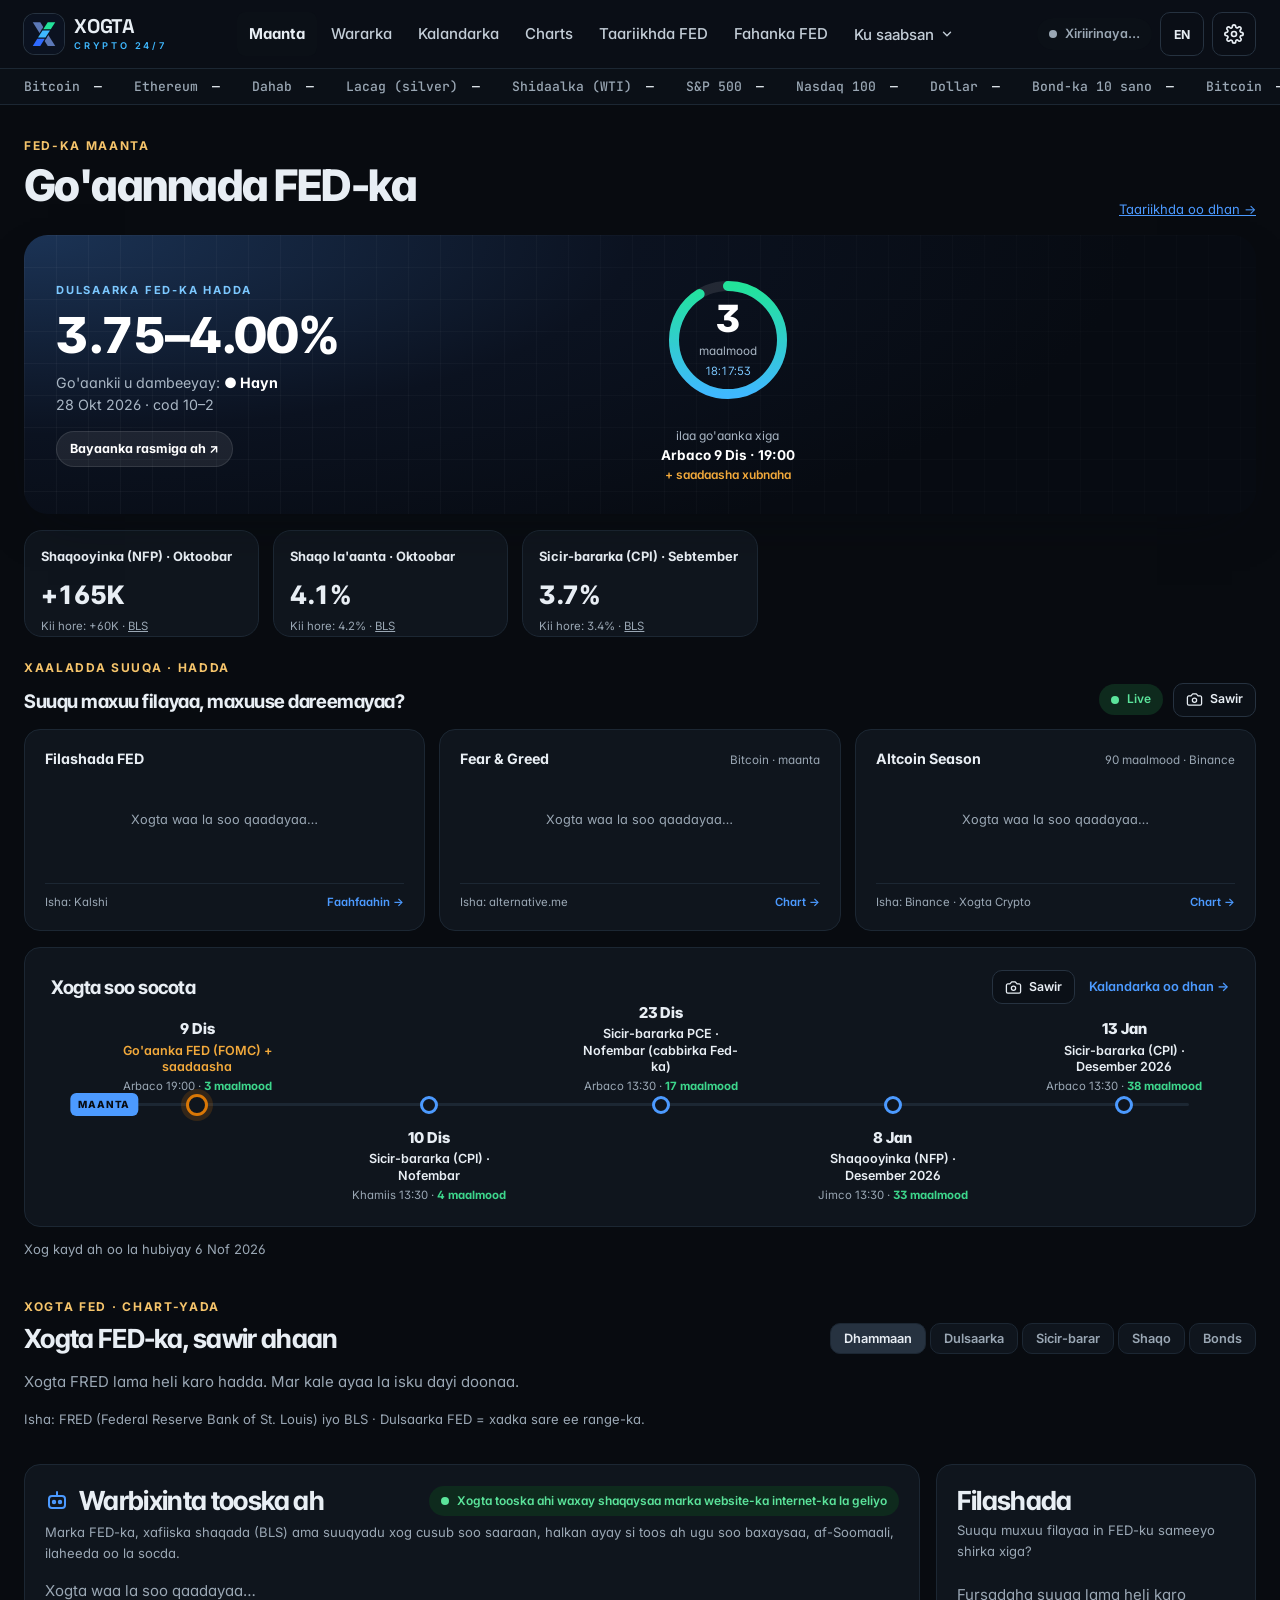
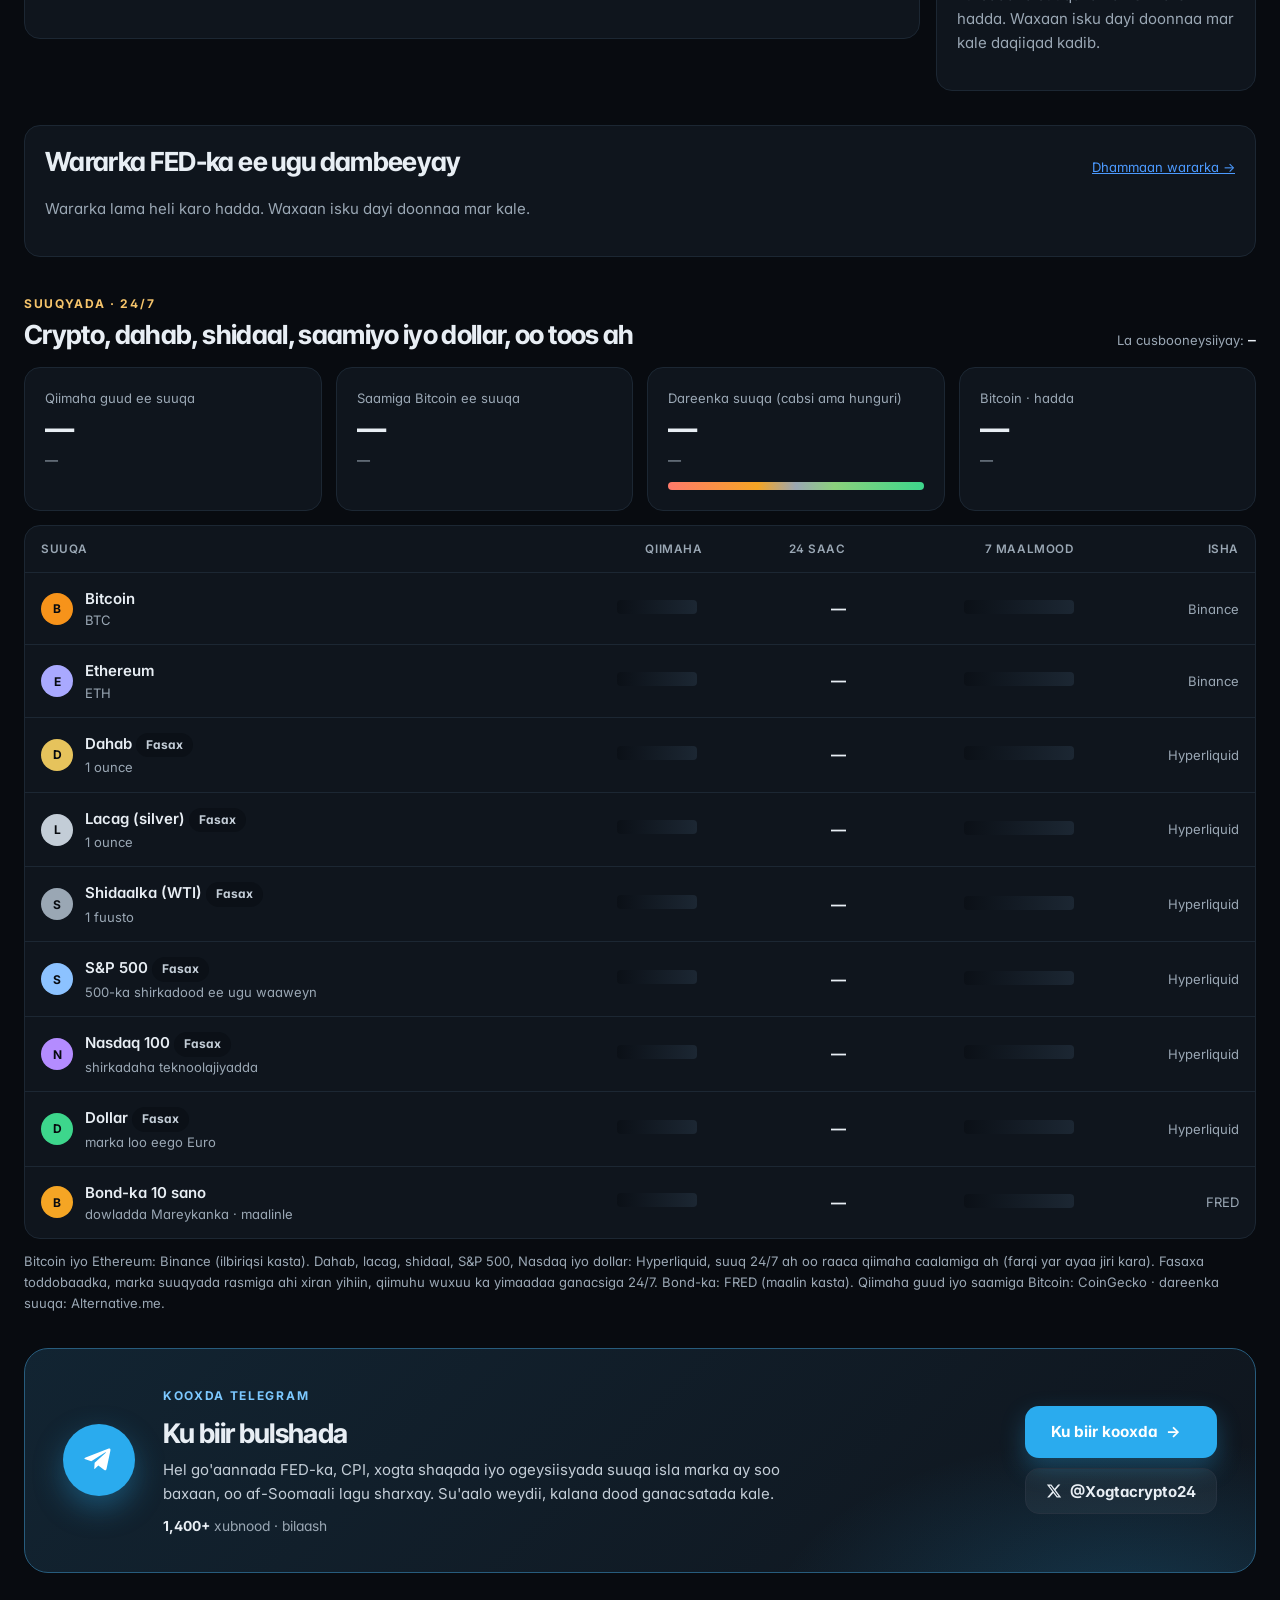
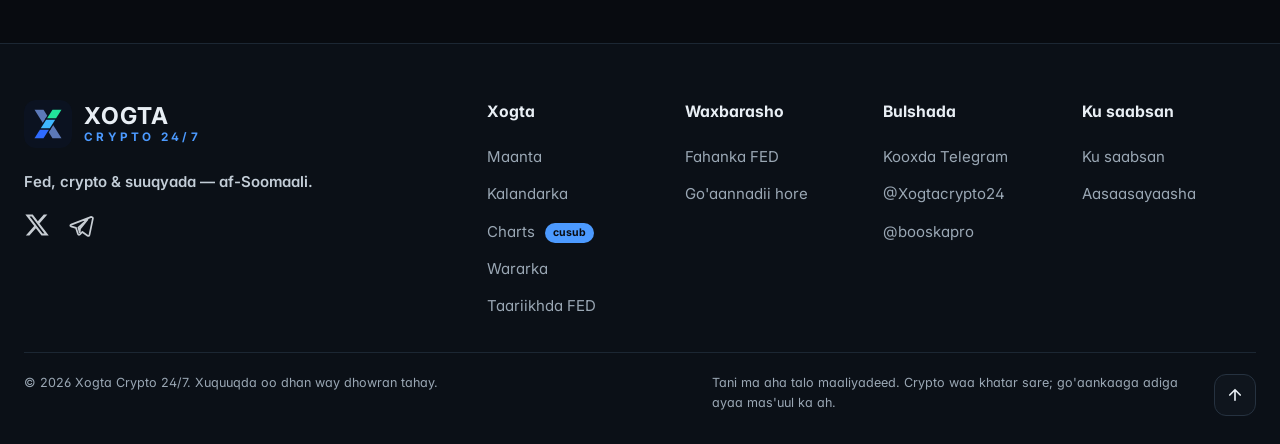
==== commit 2814f30e: "Add files via upload" ====
--- a/index.html
+++ b/index.html
@@ -67,6 +67,25 @@
 
       <div class="fh-cards" id="fh-cards"></div>
 
+      <!-- Xaaladda suuqa (live): Filashada FED · Fear & Greed · Altcoin Season -->
+      <div class="ms-wrap" id="ms">
+        <div class="ms-head">
+          <div><span class="eyebrow" data-en="MARKET STATUS · NOW">XAALADDA SUUQA · HADDA</span><h2 class="h3 ms-h" data-en="What does the market expect and feel?">Suuqu maxuu filayaa, maxuuse dareemayaa?</h2></div>
+          <div class="ms-right"><span class="status live" style="font-size:.8rem"><span class="dot"></span>Live</span>
+            <div class="kh-act fh-act" id="ms-act"><button class="kh-ib" type="button" data-k="menu" aria-haspopup="true"><svg viewBox="0 0 24 24"><path d="M14.5 4h-5L7 7H4a2 2 0 0 0-2 2v9a2 2 0 0 0 2 2h16a2 2 0 0 0 2-2V9a2 2 0 0 0-2-2h-3l-2.5-3z"/><circle cx="12" cy="13" r="3"/></svg><span data-en="Image">Sawir</span></button>
+              <div class="xcc-menu" role="menu" hidden>
+                <button type="button" data-k="dl"><svg viewBox="0 0 24 24"><path d="M21 15v4a2 2 0 0 1-2 2H5a2 2 0 0 1-2-2v-4"/><path d="M7 10l5 5 5-5M12 15V3"/></svg><span data-en="Download image">Soo deji sawirka</span></button>
+                <button type="button" data-k="copy"><svg viewBox="0 0 24 24"><rect x="9" y="9" width="13" height="13" rx="2"/><path d="M5 15H4a2 2 0 0 1-2-2V4a2 2 0 0 1 2-2h9a2 2 0 0 1 2 2v1"/></svg><span data-en="Copy image">Koobi garee sawirka</span></button>
+                <hr><button type="button" data-k="x"><svg viewBox="0 0 24 24" class="fill"><path d="M18.244 2.25h3.308l-7.227 8.26 8.502 11.24H16.17l-5.214-6.817L4.99 21.75H1.68l7.73-8.835L1.254 2.25H8.08l4.713 6.231zm-1.161 17.52h1.833L7.084 4.126H5.117z"/></svg><span data-en="Share on X">Ku wadaag X</span></button>
+              </div></div></div>
+        </div>
+        <div class="ms-grid">
+          <div class="card ms-c"><div class="ms-ct"><b data-en="Fed expectations">Filashada FED</b><span id="ms-fed-when"></span></div><div id="ms-fed"></div><div class="ms-ft"><span data-en="Source: Kalshi">Isha: Kalshi</span><a href="#agent" data-en="Details →">Faahfaahin →</a></div></div>
+          <div class="card ms-c"><div class="ms-ct"><b>Fear &amp; Greed</b><span data-en="Bitcoin · today">Bitcoin · maanta</span></div><div id="ms-fng"></div><div class="ms-ft"><span data-en="Source: alternative.me">Isha: alternative.me</span><a href="charts.html#sentiment">Chart →</a></div></div>
+          <div class="card ms-c"><div class="ms-ct"><b>Altcoin Season</b><span data-en="90 days · Binance">90 maalmood · Binance</span></div><div id="ms-alt"></div><div class="ms-ft"><span data-en="Source: Binance · Xogta Crypto">Isha: Binance · Xogta Crypto</span><a href="charts.html#alts">Chart →</a></div></div>
+        </div>
+      </div>
+
       <div class="fh-tlw card">
         <div class="fh-tlh"><h2 class="h3" data-en="Upcoming data">Xogta soo socota</h2><div class="fh-tla"><div class="kh-act fh-act" id="fh-act"></div><a class="fh-callink" href="kalandarka.html" data-en="Full economic calendar →">Kalandarka oo dhan →</a></div></div>
         <div class="fh-tl" id="fh-timeline"></div>
@@ -193,6 +212,7 @@
 <script src="fed-hero.js"></script>
 <script src="fed-charts.js"></script>
 <script src="kal-share.js"></script>
+<script src="market-status.js"></script>
 <script src="live-feed.js"></script>
 <script>
 document.addEventListener("DOMContentLoaded", function () {
--- a/style.css
+++ b/style.css
@@ -1048,3 +1048,32 @@
 .fh-act .kh-ib { color: var(--text); border-color: var(--line-2); background: var(--card-2); }
 .fh-act .kh-ib:hover, .fh-act .kh-ib.on { background: var(--line); }
 .fh-tlh { align-items: center; }
+/* Xaaladda suuqa (bogga hore) */
+.ms-wrap { margin-top: 18px; }
+.ms-head { display: flex; justify-content: space-between; align-items: flex-end; gap: 12px; margin-bottom: 12px; }
+.ms-h { margin: 4px 0 0; }
+.ms-right { display: flex; align-items: center; gap: 10px; }
+.ms-grid { display: grid; grid-template-columns: repeat(3, minmax(0, 1fr)); gap: 14px; }
+.ms-c { display: flex; flex-direction: column; padding: 18px 20px; min-width: 0; }
+.ms-ct { display: flex; justify-content: space-between; align-items: baseline; gap: 8px; font-size: .95rem; }
+.ms-ct span { color: var(--muted); font-size: .78rem; text-align: right; }
+.ms-c > div:nth-child(2) { flex: 1; }
+.ms-g { display: block; width: 230px; max-width: 100%; margin: 8px auto 0; }
+.ms-big { text-align: center; font-family: var(--font-display); font-weight: 800; font-size: 2rem; line-height: 1; margin-top: -52px; }
+.ms-pill { display: block; width: max-content; max-width: 100%; margin: 8px auto 4px; font-size: .78rem; font-weight: 800; padding: 4px 12px; border-radius: 999px; }
+.ms-r { display: flex; justify-content: space-between; font-size: .84rem; margin-top: 10px; } .ms-r b { font-weight: 800; }
+.ms-bar { height: 6px; border-radius: 4px; background: var(--line); margin-top: 5px; overflow: hidden; } .ms-bar i { display: block; height: 100%; border-radius: 4px; }
+.ms-three { display: flex; justify-content: space-between; font-size: .8rem; color: var(--muted); margin-top: 14px; } .ms-three b { color: var(--text); }
+.ms-as { margin-top: 20px; } .ms-asn { font-family: var(--font-display); font-weight: 800; font-size: 2.8rem; line-height: 1; } .ms-asl { font-size: .85rem; color: var(--muted); margin-left: 8px; }
+.ms-track { position: relative; height: 12px; border-radius: 8px; margin-top: 18px; background: linear-gradient(90deg, #F59E0B 0 25%, #FBD38D 25% 50%, #A5B4FC 50% 75%, #3B5BFF 75%); }
+.ms-knob { position: absolute; top: 50%; width: 20px; height: 20px; border-radius: 50%; background: var(--card); border: 3px solid var(--text); transform: translate(-50%, -50%); }
+.ms-tl { display: flex; justify-content: space-between; font-size: .72rem; color: var(--muted); margin-top: 8px; }
+.ms-txt { font-size: .82rem; color: var(--text-2); margin: 12px 0 0; }
+.ms-ft { display: flex; justify-content: space-between; font-size: .76rem; color: var(--muted); margin-top: 14px; padding-top: 10px; border-top: 1px solid var(--line); }
+.ms-ft a { color: var(--accent-ink); text-decoration: none; font-weight: 600; }
+.ms-load { color: var(--muted); font-size: .85rem; padding: 40px 0; text-align: center; }
+@media (max-width: 900px) {
+  .ms-grid { display: flex; overflow-x: auto; scroll-snap-type: x mandatory; gap: 12px; padding-bottom: 6px; }
+  .ms-grid .ms-c { flex: 0 0 86%; scroll-snap-align: start; }
+  .ms-head { flex-wrap: wrap; }
+}
